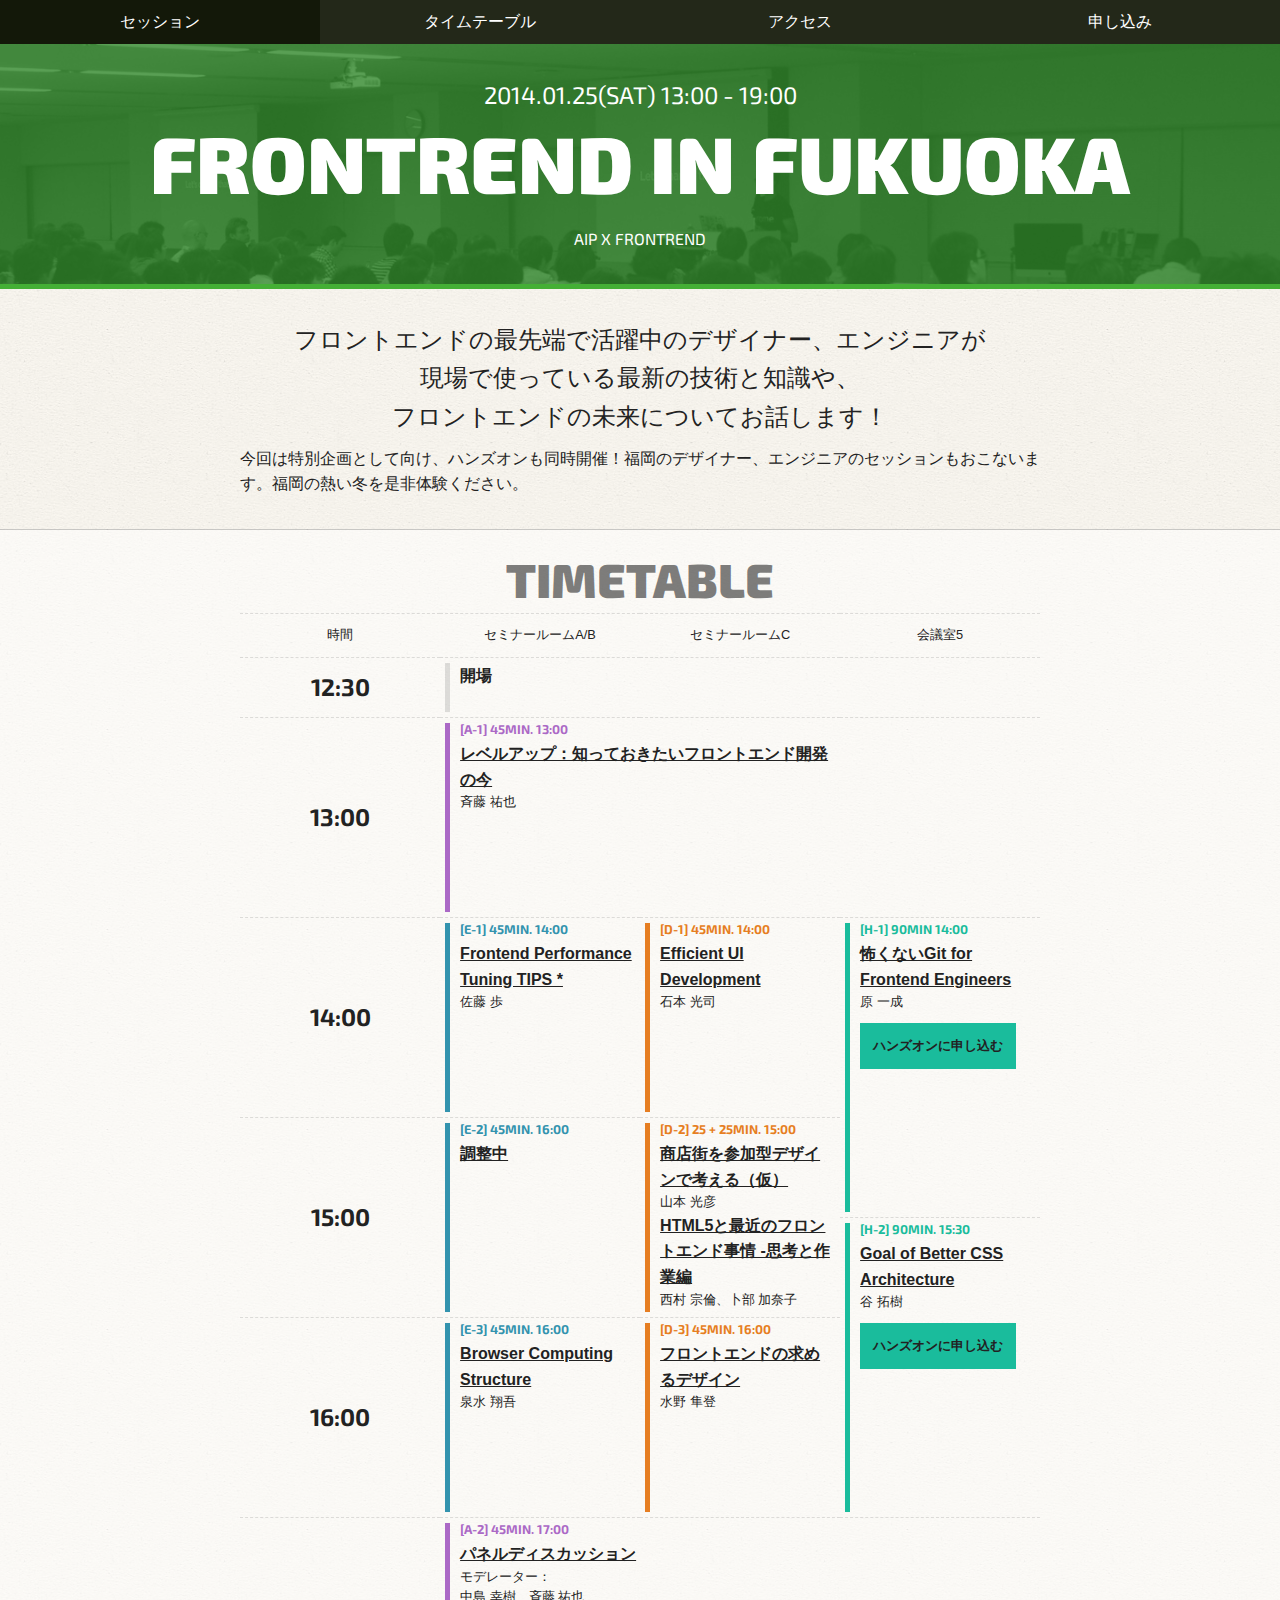
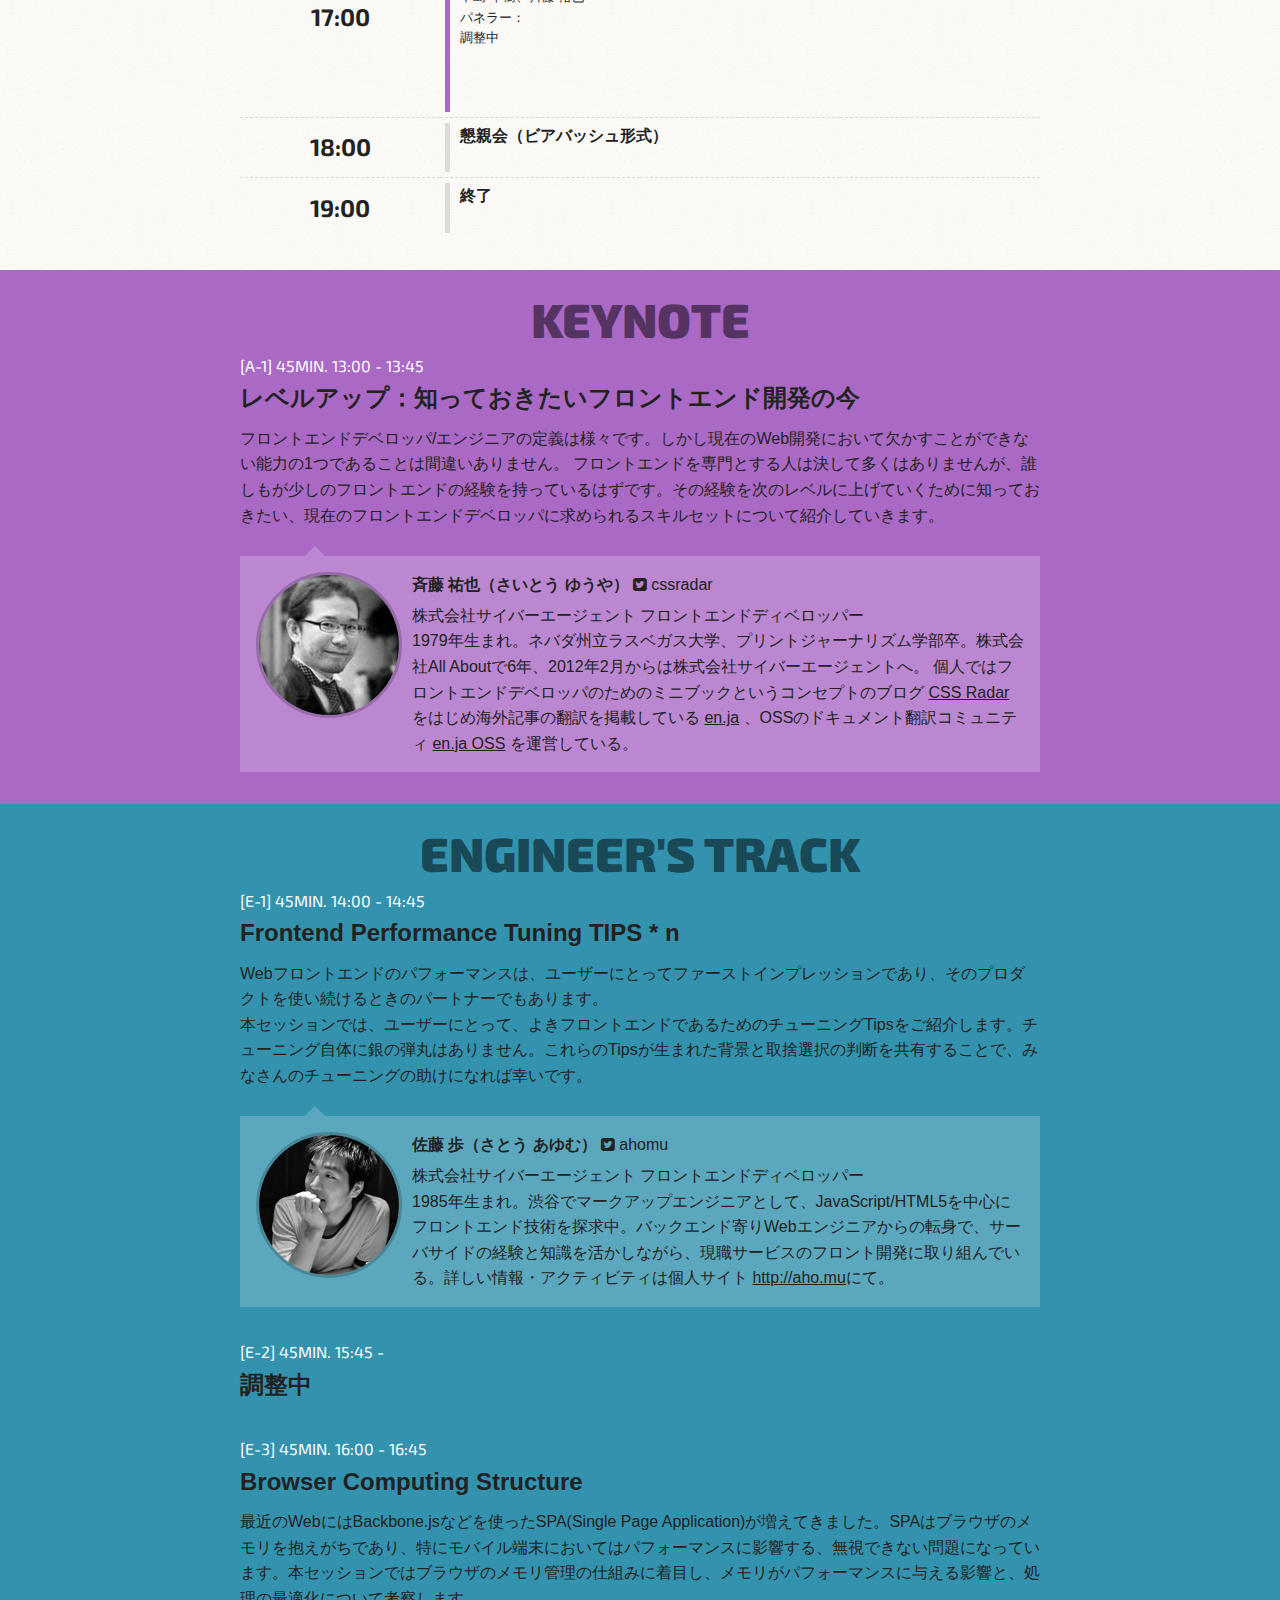
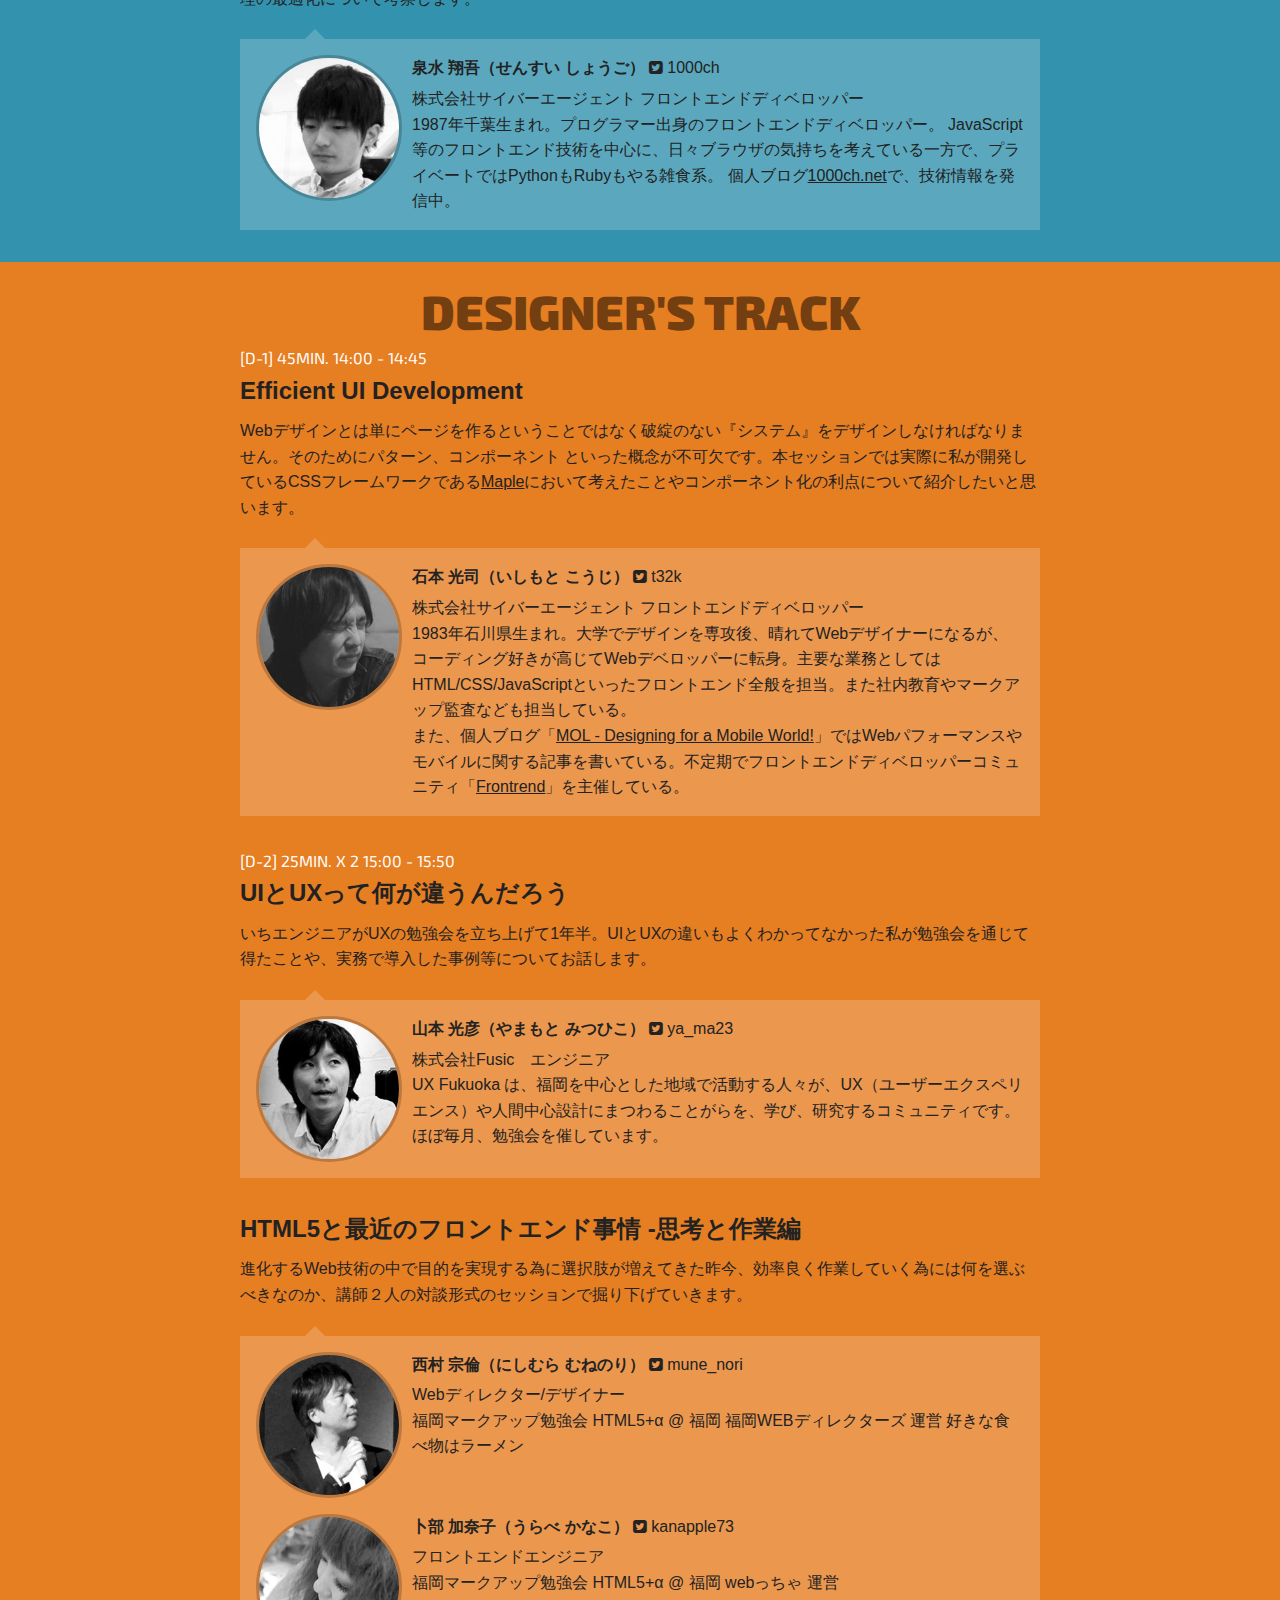
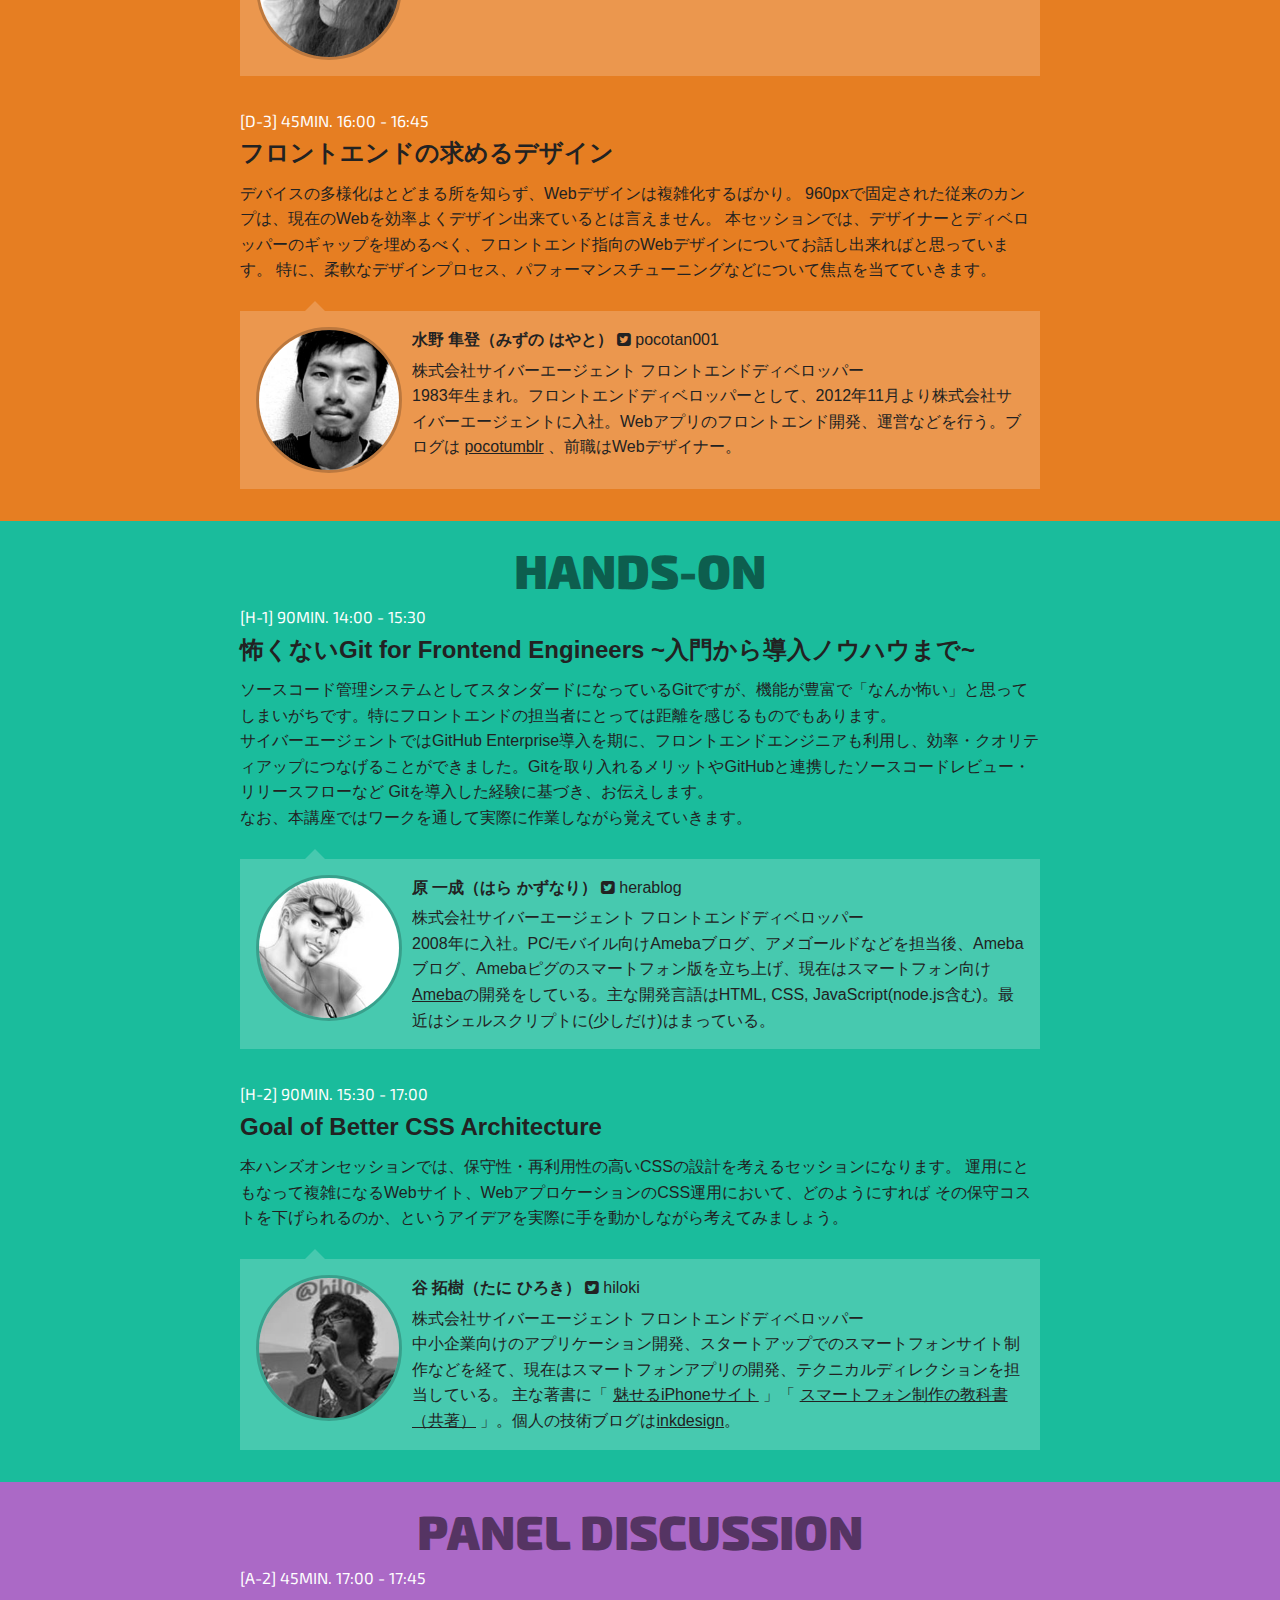
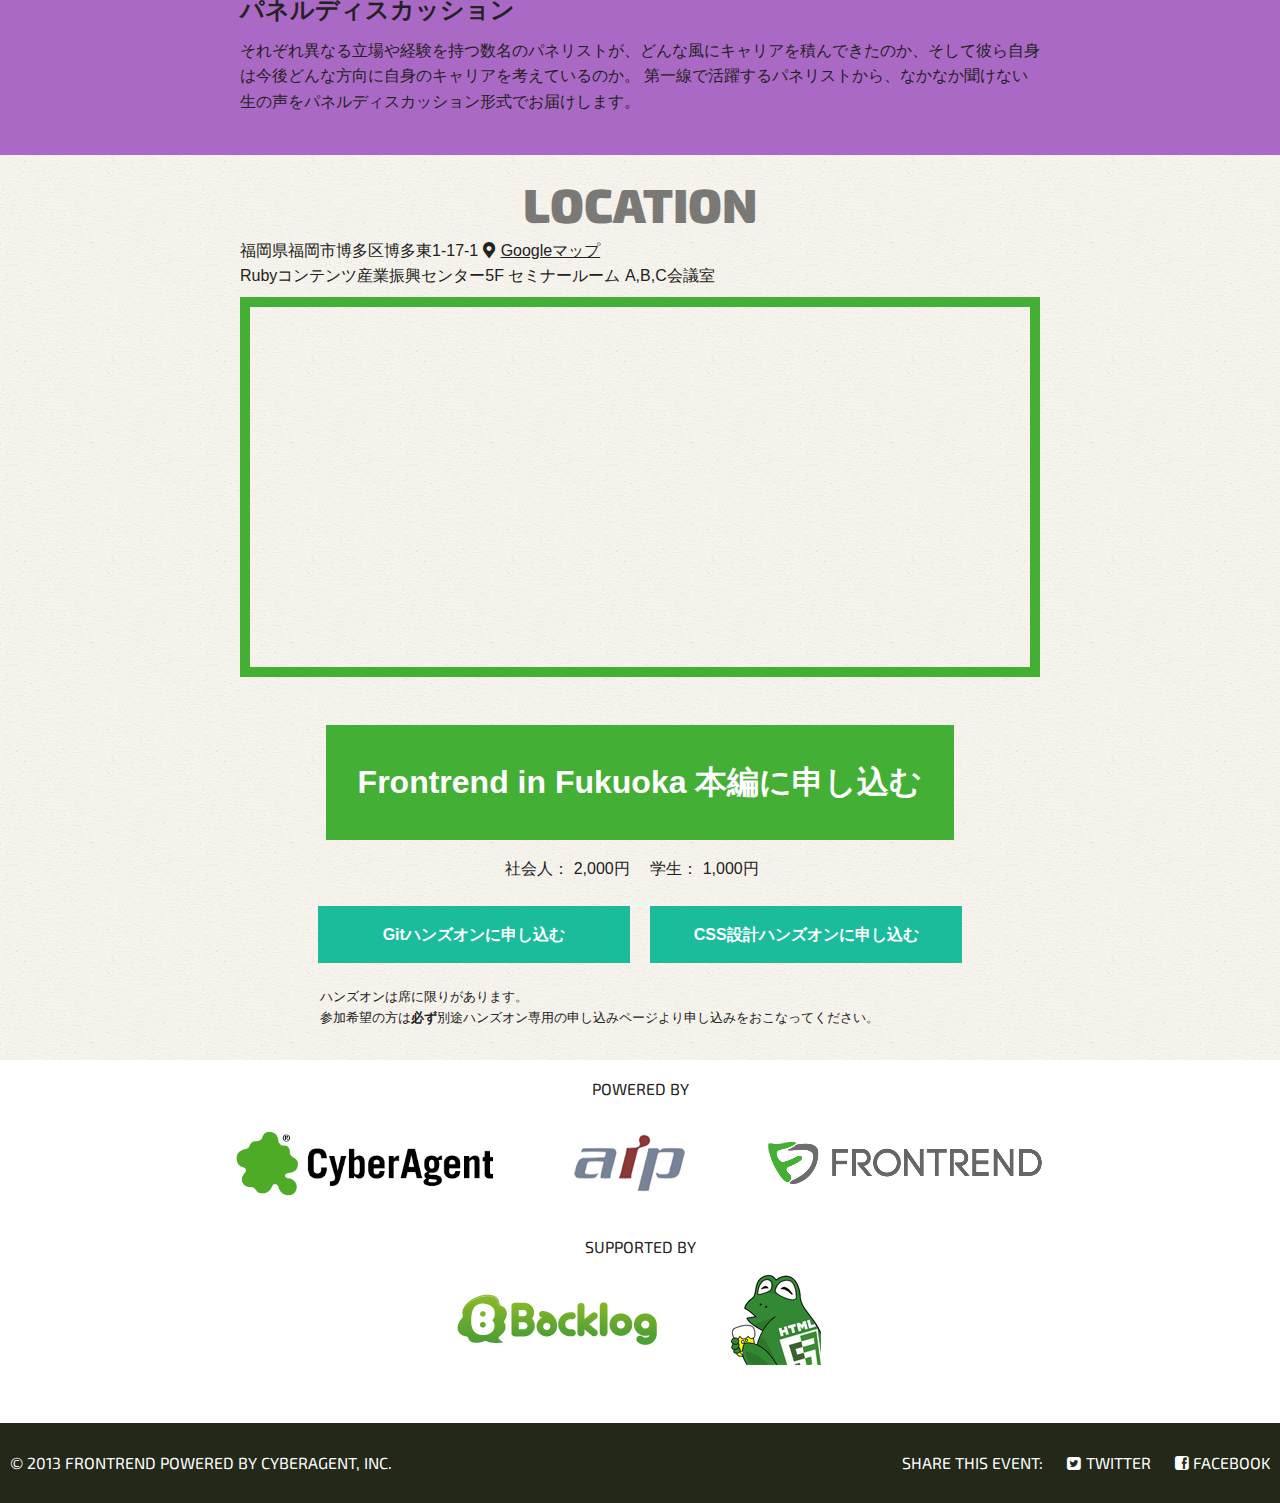
==== frontrend/index.html @ 1c365aee "Update yamamoto's description" ====
<!DOCTYPE html>
<html lang="ja">
<head>
<meta charset="utf-8" />
<!-- <meta name="viewport" content="width=device-width, initial-scale=1" /> -->
<title>Frontrend in Fukuoka 2014年1月25日（土）開催！</title>
<meta name="description" content="フロントエンドの最先端で活躍中のデザイナー、エンジニアが現場で使っている最新の技術と知識や、フロントエンドの未来についてお話します！" />
<meta property="og:title" content="Frontrend in Fukuoka 2014年1月25日（土）開催！" />
<meta property="og:type" content="website" />
<meta property="og:url" content="http://frontendfrogs.org/frontrend/" />
<meta property="og:image" content="http://frontendfrogs.org/frontrend/ogp.png" />
<meta property="og:site_name" content="Frontrend in Fukuoka">
<meta property="og:locale" content="ja_JP">
<!-- <meta prefix="fb: http://ogp.me/ns/fb#" property="fb:admins" content="363191260415210"> -->
<link  rel="stylesheet" href="/frontrend/styles/all.min.css" />
<link rel="apple-touch-icon" sizes="57x57" href="/frontrend/apple-touch-icon-57x57.png" />
<link rel="apple-touch-icon" sizes="114x114" href="/frontrend/apple-touch-icon-114x114.png" />
<link rel="apple-touch-icon" sizes="72x72" href="/frontrend/apple-touch-icon-72x72.png" />
<link rel="apple-touch-icon" sizes="144x144" href="/frontrend/apple-touch-icon-144x144.png" />
<link rel="apple-touch-icon" sizes="60x60" href="/frontrend/apple-touch-icon-60x60.png" />
<link rel="apple-touch-icon" sizes="120x120" href="/frontrend/apple-touch-icon-120x120.png" />
<link rel="apple-touch-icon" sizes="76x76" href="/frontrend/apple-touch-icon-76x76.png" />
<link rel="apple-touch-icon" sizes="152x152" href="/frontrend/apple-touch-icon-152x152.png" />
<link rel="icon" type="image/png" href="/frontrend/favicon-196x196.png" sizes="196x196" />
<link rel="icon" type="image/png" href="/frontrend/favicon-160x160.png" sizes="160x160" />
<link rel="icon" type="image/png" href="/frontrend/favicon-96x96.png" sizes="96x96" />
<link rel="icon" type="image/png" href="/frontrend/favicon-32x32.png" sizes="32x32" />
<link rel="icon" type="image/png" href="/frontrend/favicon-16x16.png" sizes="16x16" />
<meta name="msapplication-TileColor" content="#ffc40d" />
<meta name="msapplication-TileImage" content="/mstile-144x144.png" />
<link href="http://fonts.googleapis.com/css?family=Exo+2:400,700,900" rel="stylesheet" />
<link rel="canonical" href="http://frontendfrogs.org/frontrend/" />
</head>
<body>
<nav class="l-navigation">
	<ul class="nav">
		<li><a href="#sessions">セッション</a></li>
		<li><a href="#timetable">タイムテーブル</a></li>
		<li><a href="#location">アクセス</a></li>
		<li><a href="#registration">申し込み</a></li>
	</ul>
</nav>

<header class="l-header">
<div class="masthead">
	<div class="masthead__cover">
		<p class="masthead__date type">2014.01.25(SAT) 13:00 - 19:00</p>
		<h1 class="masthead__title type type--heavy">Frontrend in Fukuoka</h1>
		<p class="masthead__host type">aip x Frontrend</p>
		<!-- <p class="masthead__poweredby">by CyberAgent,Inc.</p> -->
	</div>
</div>
</header>

<div class="introduction">
	<div class="l-container">
		<p class="introduction__lead">フロントエンドの最先端で活躍中のデザイナー、エンジニアが<br/>
		現場で使っている最新の技術と知識や、<br>フロントエンドの未来についてお話します！</p>
		<p>今回は特別企画として向け、ハンズオンも同時開催！福岡のデザイナー、エンジニアのセッションもおこないます。福岡の熱い冬を是非体験ください。</p>
	</div>
</div>

<div id="timetable">
<div class="section timetable">
	<h2 class="section__title type type--heavy">timetable</h2>
	<div class="l-container clearfix">
		<table class="timetable__table timetable__table--conference sheet">
			<thead>
				<tr class="sheet__header">
					<th>時間</th>
					<th>セミナールームA/B</th>
					<th>セミナールームC</th>
				</tr>
			</thead>
			<tbody>
				<tr class="sheet__cell">
					<th class="timetable__time type">12:30</th>
					<td colspan="2">
						<div class="timetable__cell">
							<span class="timetable__session-title">開場</span>
						</div>
					</td>
				</tr>
				<tr class="sheet__cell--2">
					<th class="timetable__time type">13:00</th>
					<td colspan="2">
						<div class="timetable__cell timetable__cell--keynote">
							<span class="timetable__room timetable__room--keynote type">[A-1] 45min. 13:00</span><a href="#a-1" class="timetable__session-title">レベルアップ：知っておきたいフロントエンド開発の今</a><br>斉藤 祐也
						</div>
					</td>
				</tr>
				<tr class="sheet__cell--2">
					<th class="timetable__time type">14:00</th>
					<td>
						<div class="timetable__cell timetable__cell--engineer">
							<span class="timetable__room timetable__room--engineer type">[E-1] 45min. 14:00</span><a href="#e-1" class="timetable__session-title">Frontend Performance Tuning TIPS * </a><br>佐藤 歩
						</div>
					</td>
					<td>
						<div class="timetable__cell timetable__cell--designer">
							<span class="timetable__room timetable__room--designer type">[D-1] 45min. 14:00</span><a href="#d-1" class="timetable__session-title">Efficient UI Development</a>
							<br>石本 光司
						</div>
					</td>
				</tr>
				<tr class="sheet__cell--2">
					<th class="timetable__time type">15:00</th>
					<td>
						<div class="timetable__cell timetable__cell--engineer">
							<span class="timetable__room timetable__room--engineer type">[E-2] 45min. 16:00</span>
							<a href="#e-2" class="timetable__session-title">調整中</a>
						</div>
					</td>
					<td>
						<div class="timetable__cell timetable__cell--designer">
							<span class="timetable__room timetable__room--designer type">[D-2] 25 + 25min. 15:00</span>
					<a href="#d-2a" class="timetable__session-title">商店街を参加型デザインで考える（仮）</a><br/>山本 光彦<br>
					<a href="#d-2b" class="timetable__session-title">HTML5と最近のフロントエンド事情 -思考と作業編</a><br/>西村 宗倫、卜部 加奈子
						</div>
					</td>
				</tr>
				<tr class="sheet__cell--2">
					<th class="timetable__time type">16:00</th>
					<td>
						<div class="timetable__cell timetable__cell--engineer">
							<span class="timetable__room timetable__room--engineer type">[E-3] 45min. 16:00</span>
							<a href="#e-3" class="timetable__session-title">Browser Computing Structure</a><br>泉水 翔吾
						</div>
					</td>
					<td>
						<div class="timetable__cell timetable__cell--designer">
							<span class="timetable__room timetable__room--designer type">[D-3] 45min. 16:00</span>
							<a href="#d-3" class="timetable__session-title">フロントエンドの求めるデザイン</a><br>水野 隼登
						</div>
					</td>
				</tr>
				<tr class="sheet__cell--2">
					<th class="timetable__time type">17:00</th>
					<td colspan="2">
						<div class="timetable__cell timetable__cell--panel">
							<span class="timetable__room timetable__room--panel type">[A-2] 45min. 17:00</span><a href="#a-2" class="timetable__session-title">パネルディスカッション</a><br>
							<dl>
								<dt>モデレーター：</dt>
								<dd>中島 幸樹、斉藤 祐也</dd>
								<dt>パネラー：</dt>
								<dd>調整中</dd>
							</dl>
						</div>
					</td>
				</tr>
				<tr class="sheet__cell">
					<th class="timetable__time type">18:00</th>
					<td colspan="2">
						<div class="timetable__cell">
							<span class="timetable__session-title">懇親会（ビアバッシュ形式）</span>
						</div>
					</td>
				</tr>
				<tr class="sheet__cell">
					<th class="timetable__time type">19:00</th>
					<td colspan="2">
						<div class="timetable__cell">
							<span class="timetable__session-title">終了</span>
						</div>
					</td>
				</tr>
			</tbody>
		</table>
		<table class="timetable__table timetable__table--workshop sheet">
			<thead>
				<tr class="sheet__header">
					<th>会議室5</th>
				</tr>
			</thead>
			<tbody>
				<tr class="sheet__cell">
					<td></td>
				</tr>
				<tr class="sheet__cell--2">
					<td></td>
				</tr>
				<tr class="sheet__cell--3">
					<td>
						<div class="timetable__cell timetable__cell--workshop">
							<span class="timetable__room timetable__room--workshop type">[H-1] 90min 14:00</span>
							<a href="#h-1" class="timetable__session-title">怖くないGit for Frontend Engineers</a><br>原 一成
							<div class="timetable__registration">
									<a href="http://www.zusaar.com/event/2767005" class="button button--secondary">ハンズオンに申し込む</a>
							</div>
						</div>
					</td>
				</tr>
				<tr class="sheet__cell--3">
					<td>
						<div class="timetable__cell timetable__cell--workshop">
							<span class="timetable__room timetable__room--workshop type">[H-2] 90min. 15:30</span>
							<a href="#h-2" class="timetable__session-title">Goal of Better CSS Architecture</a><br>谷 拓樹
							<div class="timetable__registration">
									<a href="http://www.zusaar.com/event/2767006" class="button button--secondary">ハンズオンに申し込む</a>
							</div>
						</div>
					</td>
				</tr>
				<tr class="sheet__cell--2">
					<td></td>
				</tr>
				<tr class="sheet__cell">
					<td></td>
				</tr>
				<tr class="sheet__cell">
					<td></td>
				</tr>
			</tbody>
		</table>
	</div>
</div>
</div>

<div id="sessions">
<div class="section sessions sessions--keynote">
	<h2 class="section__title sessions__title type type--heavy">Keynote</h2>
	<div class="l-container">
		<div id="a-1" class="sessions__content session">
			<p class="session__info"><span class="session__room"></span><span class="session__time type">[A-1] 45min. 13:00 - 13:45</span></p>
			<h3 class="session__title">レベルアップ：知っておきたいフロントエンド開発の今</h3>
			<div class="session__description">
				<p>フロントエンドデベロッパ/エンジニアの定義は様々です。しかし現在のWeb開発において欠かすことができない能力の1つであることは間違いありません。 フロントエンドを専門とする人は決して多くはありませんが、誰しもが少しのフロントエンドの経験を持っているはずです。その経験を次のレベルに上げていくために知っておきたい、現在のフロントエンドデベロッパに求められるスキルセットについて紹介していきます。</p>
			</div>
			<div class="speaker">
				<div class="media">
					<img src="/frontrend/images/saito.jpg" class="speaker__image media__image">
					<div class="speaker__body media__body">
						<h4 class="speaker__name">斉藤 祐也（さいとう ゆうや）</h4>
						<p class="speaker__account"><a href="http://twitter.com/cssradar"><i class="icon icon--twitter-squared"></i>cssradar</a></p>
						<div class="speaker__profile">
							<p>株式会社サイバーエージェント フロントエンドディベロッパー</p>
							<p>1979年生まれ。ネバダ州立ラスベガス大学、プリントジャーナリズム学部卒。株式会社All Aboutで6年、2012年2月からは株式会社サイバーエージェントへ。 個人ではフロントエンドデベロッパのためのミニブックというコンセプトのブログ <a href="http://css.studiomohawk.com/">CSS Radar</a> をはじめ海外記事の翻訳を掲載している <a href="http://article.enja.io/">en.ja</a> 、OSSのドキュメント翻訳コミュニティ <a href="https://github.com/enja-oss">en.ja OSS</a> を運営している。</p>
						</div>
					</div>
				</div>
			</div>
		</div>
	</div>
</div>

<div class="section sessions sessions--engineer">
	<h2 class="section__title sessions__title type type--heavy">Engineer's Track</h2>
	<div class="l-container">
		<div id="e-1" class="sessions__content session">
			<p class="session__info"><span class="session__room"></span><span class="session__time type">[E-1] 45min. 14:00 - 14:45</span></p>
			<h3 class="session__title">Frontend Performance Tuning TIPS * n</h3>
			<div class="session__description">
				<p>Webフロントエンドのパフォーマンスは、ユーザーにとってファーストインプレッションであり、そのプロダクトを使い続けるときのパートナーでもあります。</p>
				<p>本セッションでは、ユーザーにとって、よきフロントエンドであるためのチューニングTipsをご紹介します。チューニング自体に銀の弾丸はありません。これらのTipsが生まれた背景と取捨選択の判断を共有することで、みなさんのチューニングの助けになれば幸いです。</p>
			</div>
			<div class="speaker">
				<div class="media">
					<img src="/frontrend/images/sato.jpg" class="speaker__image media__image">
					<div class="speaker__body media__body">
						<h4 class="speaker__name">佐藤 歩（さとう あゆむ）</h4>
						<p class="speaker__account"><a href="http://twitter.com/ahomu"><i class="icon icon--twitter-squared"></i>ahomu</a></p>
						<div class="speaker__profile">
							<p>株式会社サイバーエージェント フロントエンドディベロッパー</p>
							<p>1985年生まれ。渋谷でマークアップエンジニアとして、JavaScript/HTML5を中心にフロントエンド技術を探求中。バックエンド寄りWebエンジニアからの転身で、サーバサイドの経験と知識を活かしながら、現職サービスのフロント開発に取り組んでいる。詳しい情報・アクティビティは個人サイト <a href="http://aho.mu/">http://aho.mu</a>にて。</p>
						</div>
					</div>
				</div>
			</div>
		</div>

		<div id="e-2" class="sessions__content session">
			<p class="session__info"><span class="session__room"></span><span class="session__time type">[E-2] 45min. 15:45 -</span></p>
			<h3 class="session__title">調整中</h3>
<!-- 			<div class="session__description">
				<p></p>
			</div>
			<div class="speaker">
				<div class="media">
					<img src="/frontrend/images/sensui.jpg" class="speaker__image media__image">
					<div class="speaker__body media__body">
						<h4 class="speaker__name"></h4>
						<p class="speaker__account"><a href="http://twitter.com/"><i class="icon icon--twitter-squared"></i></a></p>
						<div class="speaker__profile">
							<p></p>
						</div>
					</div>
				</div>
			</div> -->
		</div>

		<div id="e-3" class="sessions__content session">
			<p class="session__info"><span class="session__room"></span><span class="session__time type">[E-3] 45min. 16:00 - 16:45</span></p>
			<h3 class="session__title">Browser Computing Structure</h3>
			<div class="session__description">
				<p>最近のWebにはBackbone.jsなどを使ったSPA(Single Page Application)が増えてきました。SPAはブラウザのメモリを抱えがちであり、特にモバイル端末においてはパフォーマンスに影響する、無視できない問題になっています。本セッションではブラウザのメモリ管理の仕組みに着目し、メモリがパフォーマンスに与える影響と、処理の最適化について考察します。</p>
			</div>
			<div class="speaker">
				<div class="media">
					<img src="/frontrend/images/sensui.jpg" class="speaker__image media__image">
					<div class="speaker__body media__body">
						<h4 class="speaker__name">泉水 翔吾（せんすい しょうご）</h4>
						<p class="speaker__account"><a href="http://twitter.com/1000ch"><i class="icon icon--twitter-squared"></i>1000ch</a></p>
						<div class="speaker__profile">
							<p>株式会社サイバーエージェント フロントエンドディベロッパー</p>
							<p>1987年千葉生まれ。プログラマー出身のフロントエンドディベロッパー。
JavaScript等のフロントエンド技術を中心に、日々ブラウザの気持ちを考えている一方で、プライベートではPythonもRubyもやる雑食系。 個人ブログ<a href="http://1000ch.net/">1000ch.net</a>で、技術情報を発信中。</p>
						</div>
					</div>
				</div>
			</div>
		</div>
	</div>
</div>

<div class="section sessions sessions--designer">
	<h2 class="section__title sessions__title type type--heavy">Designer's Track</h2>
	<div class="l-container">
		<div id="d-1" class="sessions__content session">
			<p class="session__info"><span class="session__room"></span><span class="session__time type">[D-1] 45min. 14:00 - 14:45</span></p>
			<h3 class="session__title">Efficient UI Development</h3>
			<div class="session__description">
				<p>Webデザインとは単にページを作るということではなく破綻のない『システム』をデザインしなければなりません。そのためにパターン、コンポーネント といった概念が不可欠です。本セッションでは実際に私が開発しているCSSフレームワークである<a href="https://github.com/t32k/maple">Maple</a>において考えたことやコンポーネント化の利点について紹介したいと思います。</p>
			</div>
			<div class="speaker">
				<div class="media">
					<img src="/frontrend/images/ishimoto.jpg" class="speaker__image media__image">
					<div class="speaker__body media__body">
						<h4 class="speaker__name">石本 光司（いしもと こうじ）</h4>
						<p class="speaker__account"><a href="http://twitter.com/t32k"><i class="icon icon--twitter-squared"></i>t32k</a></p>
						<div class="speaker__profile">
							<p>株式会社サイバーエージェント フロントエンドディベロッパー</p>
							<p>1983年石川県生まれ。大学でデザインを専攻後、晴れてWebデザイナーになるが、コーディング好きが高じてWebデベロッパーに転身。主要な業務としてはHTML/CSS/JavaScriptといったフロントエンド全般を担当。また社内教育やマークアップ監査なども担当している。</p>
							<p>また、個人ブログ「<a href="http://t32k.me/mol/">MOL - Designing for a Mobile World!</a>」ではWebパフォーマンスやモバイルに関する記事を書いている。不定期でフロントエンドディベロッパーコミュニティ「<a href="http://frontrend.github.io/">Frontrend</a>」を主催している。</p>
						</div>
					</div>
				</div>
			</div>
		</div>

		<div id="d-2a" class="sessions__content session">
			<p class="session__info"><span class="session__room"></span><span class="session__time type">[D-2] 25min. x 2 15:00 - 15:50</span></p>
			<h3 class="session__title">UIとUXって何が違うんだろう</h3>
			<div class="session__description">
				<p>いちエンジニアがUXの勉強会を立ち上げて1年半。UIとUXの違いもよくわかってなかった私が勉強会を通じて得たことや、実務で導入した事例等についてお話します。</p>
			</div>
			<div class="speaker">
				<div class="media">
					<img src="/frontrend/images/yamamoto.jpg" class="speaker__image media__image">
					<div class="speaker__body media__body">
						<h4 class="speaker__name">山本 光彦（やまもと みつひこ）</h4>
						<p class="speaker__account"><a href="http://twitter.com/ya_ma23"><i class="icon icon--twitter-squared"></i>ya_ma23</a></p>
						<div class="speaker__profile">
							<p>株式会社Fusic　エンジニア</p>
							<p>
	UX Fukuoka は、福岡を中心とした地域で活動する人々が、UX（ユーザーエクスペリエンス）や人間中心設計にまつわることがらを、学び、研究するコミュニティです。 ほぼ毎月、勉強会を催しています。</p>
						</div>
					</div>
				</div>
			</div>
		</div>

		<div id="d-2b" class="sessions__content session">
			<h3 class="session__title">HTML5と最近のフロントエンド事情 -思考と作業編</h3>
			<div class="session__description">
				<p>進化するWeb技術の中で目的を実現する為に選択肢が増えてきた昨今、効率良く作業していく為には何を選ぶべきなのか、講師２人の対談形式のセッションで掘り下げていきます。</p>
			</div>
			<div class="speaker">
				<div class="speaker-item media">
					<img src="/frontrend/images/nishimura.jpg" class="speaker__image media__image">
					<div class="speaker__body media__body">
						<h4 class="speaker__name">西村 宗倫（にしむら むねのり）</h4>
						<p class="speaker__account"><a href="http://twitter.com/mune_nori"><i class="icon icon--twitter-squared"></i>mune_nori</a></p>
						<div class="speaker__profile">
							<p>Webディレクター/デザイナー</p>
							<p>福岡マークアップ勉強会 HTML5+α @ 福岡 福岡WEBディレクターズ 運営 好きな食べ物はラーメン</p>
						</div>
					</div>
				</div>
				<div class="speaker-item media">
					<img src="/frontrend/images/urabe.jpg" class="speaker__image media__image">
					<div class="speaker__body media__body">
						<h4 class="speaker__name">卜部 加奈子（うらべ かなこ）</h4>
						<p class="speaker__account"><a href="http://twitter.com/kanapple73"><i class="icon icon--twitter-squared"></i>kanapple73</a></p>
						<div class="speaker__profile">
							<p>フロントエンドエンジニア</p>
							<p>福岡マークアップ勉強会 HTML5+α @ 福岡 webっちゃ 運営</p>
						</div>
					</div>
				</div>
			</div>
		</div>

		<div id="d-3" class="sessions__content session">
			<p class="session__info"><span class="session__room"></span><span class="session__time type">[D-3] 45min. 16:00 - 16:45</span></p>
			<h3 class="session__title">フロントエンドの求めるデザイン</h3>
			<div class="session__description">
				<p>デバイスの多様化はとどまる所を知らず、Webデザインは複雑化するばかり。 960pxで固定された従来のカンプは、現在のWebを効率よくデザイン出来ているとは言えません。 本セッションでは、デザイナーとディベロッパーのギャップを埋めるべく、フロントエンド指向のWebデザインについてお話し出来ればと思っています。 特に、柔軟なデザインプロセス、パフォーマンスチューニングなどについて焦点を当てていきます。</p>
			</div>
			<div class="speaker">
				<div class="media">
					<img src="/frontrend/images/mizuno.jpg" class="speaker__image media__image">
					<div class="speaker__body media__body">
						<h4 class="speaker__name">水野 隼登（みずの はやと）</h4>
						<p class="speaker__account"><a href="http://twitter.com/pocotan001"><i class="icon icon--twitter-squared"></i>pocotan001</a></p>
						<div class="speaker__profile">
							<p>株式会社サイバーエージェント フロントエンドディベロッパー</p>
							<p>1983年生まれ。フロントエンドディベロッパーとして、2012年11月より株式会社サイバーエージェントに入社。Webアプリのフロントエンド開発、運営などを行う。ブログは <a href="http://pocotumblr.tumblr.com/">pocotumblr</a> 、前職はWebデザイナー。</p>
						</div>
					</div>
				</div>
			</div>
		</div>
	</div>
</div>

<div class="section sessions sessions--workshop">
	<h2 class="section__title sessions__title type type--heavy">Hands-on</h2>
	<div class="l-container">
		<div id="h-1" class="sessions__content session">
			<p class="session__info"><span class="session__room"></span><span class="session__time type">[H-1] 90min. 14:00 - 15:30</span></p>
			<h3 class="session__title">怖くないGit for Frontend Engineers ~入門から導入ノウハウまで~</h3>
			<div class="session__description">
				<p>ソースコード管理システムとしてスタンダードになっているGitですが、機能が豊富で「なんか怖い」と思ってしまいがちです。特にフロントエンドの担当者にとっては距離を感じるものでもあります。</p>
				<p>サイバーエージェントではGitHub Enterprise導入を期に、フロントエンドエンジニアも利用し、効率・クオリティアップにつなげることができました。Gitを取り入れるメリットやGitHubと連携したソースコードレビュー・リリースフローなど Gitを導入した経験に基づき、お伝えします。</p>
				<p>なお、本講座ではワークを通して実際に作業しながら覚えていきます。</p>
			</div>
			<div class="speaker">
				<div class="media">
					<img src="/frontrend/images/hara.jpg" class="speaker__image media__image">
					<div class="speaker__body media__body">
						<h4 class="speaker__name">原 一成（はら かずなり）</h4>
						<p class="speaker__account"><a href="http://twitter.com/herablog"><i class="icon icon--twitter-squared"></i>herablog</a></p>
						<div class="speaker__profile">
							<p>株式会社サイバーエージェント フロントエンドディベロッパー</p>
							<p>2008年に入社。PC/モバイル向けAmebaブログ、アメゴールドなどを担当後、Amebaブログ、Amebaピグのスマートフォン版を立ち上げ、現在はスマートフォン向け<a href="https://s.amebame.com/">Ameba</a>の開発をしている。主な開発言語はHTML, CSS, JavaScript(node.js含む)。最近はシェルスクリプトに(少しだけ)はまっている。</p>
						</div>
					</div>
				</div>
			</div>
		</div>

		<div id="h-2" class="sessions__content session">
			<p class="session__info"><span class="session__room"></span><span class="session__time type">[H-2] 90min. 15:30 - 17:00</span></p>
			<h3 class="session__title">Goal of Better CSS Architecture</h3>
			<div class="session__description">
				<p>本ハンズオンセッションでは、保守性・再利用性の高いCSSの設計を考えるセッションになります。 運用にともなって複雑になるWebサイト、WebアプロケーションのCSS運用において、どのようにすれば その保守コストを下げられるのか、というアイデアを実際に手を動かしながら考えてみましょう。</p>
			</div>
			<div class="speaker">
				<div class="media">
					<img src="/frontrend/images/tani.jpg" class="speaker__image media__image">
					<div class="speaker__body media__body">
						<h4 class="speaker__name">谷 拓樹（たに ひろき）</h4>
						<p class="speaker__account"><a href="http://twitter.com/hiloki"><i class="icon icon--twitter-squared"></i>hiloki</a></p>
						<div class="speaker__profile">
							<p>株式会社サイバーエージェント フロントエンドディベロッパー</p>
							<p>中小企業向けのアプリケーション開発、スタートアップでのスマートフォンサイト制作などを経て、現在はスマートフォンアプリの開発、テクニカルディレクションを担当している。 主な著書に「 <a href="http://www.amazon.co.jp/dp/4899772750/">魅せるiPhoneサイト</a> 」「 <a href="http://www.amazon.co.jp/dp/4844362232/">スマートフォン制作の教科書（共著）</a> 」。個人の技術ブログは<a href="http://inkdesign.jp">inkdesign</a>。</p>
						</div>
					</div>
				</div>
			</div>
		</div>
	</div>
</div>

<div class="section sessions sessions--panel">
	<h2 class="section__title sessions__title type type--heavy">Panel Discussion</h2>
	<div class="l-container">
		<div id="a-2" class="sessions__content session">
			<p class="session__info"><span class="session__room"></span><span class="session__time type">[A-2] 45min. 17:00 - 17:45</span></p>
			<h3 class="session__title">パネルディスカッション</h3>
			<div class="session__description media__body">
				<p>それぞれ異なる立場や経験を持つ数名のパネリストが、どんな風にキャリアを積んできたのか、そして彼ら自身は今後どんな方向に自身のキャリアを考えているのか。 第一線で活躍するパネリストから、なかなか聞けない生の声をパネルディスカッション形式でお届けします。</p>
			</div>
			<!-- <div class="speaker">
				<div class="speaker__body">
					<h4 class="speaker__name">佐藤 歩（さとう あゆむ）</h4>
					<p class="speaker__account"><a href=""><i class="icon icon--twitter-squared"></i>ahomu</a></p>
					<div class="speaker__profile">
						<p>株式会社サイバーエージェント フロントエンドディベロッパー</p>
						<p>1985年生まれ。渋谷でマークアップエンジニアとして、JavaScript/HTML5を中心にフロントエンド技術を探求中。バックエンド寄りWebエンジニアからの転身で、サーバサイドの経験と知識を活かしながら、現職サービスのフロント開発に取り組んでいる。詳しい情報・アクティビティは個人サイト <a href="http://aho.mu/">http://aho.mu</a>にて。</p>
					</div>
				</div>
			</div> -->
		</div>
	</div>
</div>

<div id="location">
<div class="section location">
	<h2 class="section__title locations__title type type--heavy">Location</h2>
	<div class="l-container">
		<p class="location__address \">
		福岡県福岡市博多区博多東1-17-1<a href="http://goo.gl/maps/dN5nz"><i class="icon icon--location"></i>Googleマップ</a><br>
		Rubyコンテンツ産業振興センター5F セミナールーム A,B,C会議室
		</p>
		<div class="location__map">
			<iframe frameborder="0" scrolling="no" marginheight="0" marginwidth="0" src="https://maps.google.co.jp/maps?f=q&amp;source=s_q&amp;hl=ja&amp;geocode=&amp;q=Ruby%E3%82%B3%E3%83%B3%E3%83%86%E3%83%B3%E3%83%84%E7%94%A3%E6%A5%AD%E6%8C%AF%E8%88%88%E3%82%BB%E3%83%B3%E3%82%BF%E3%83%BC5F&amp;aq=&amp;sll=33.59026,130.424409&amp;sspn=0.010314,0.025084&amp;brcurrent=3,0x354191c979b08b81:0x4b76a366f3fccd33,0&amp;ie=UTF8&amp;hq=Ruby%E3%82%B3%E3%83%B3%E3%83%86%E3%83%B3%E3%83%84%E7%94%A3%E6%A5%AD%E6%8C%AF%E8%88%88%E3%82%BB%E3%83%B3%E3%82%BF%E3%83%BC5F&amp;hnear=&amp;ll=33.59026,130.424409&amp;spn=0.010314,0.025084&amp;t=m&amp;output=embed"></iframe>
		</div>
	</div>
</div>
</div>

<div id="registration">
<div class="section registration">
	<div class="l-container">
		<p class="registration__session">
			<a href="http://www.zusaar.com/event/2767004" class="button button--primary button--large">Frontrend in Fukuoka 本編に申し込む</a>
		</p>
		<dl class="registration__fee">
			<dt>社会人：</dt>
			<dd>2,000円</dd>
			<dt>学生：</dt>
			<dd>1,000円</dd>
		</dl>
		<p class="registration__workshop">
			<a href="http://www.zusaar.com/event/2767005" class="button button--secondary">Gitハンズオンに申し込む</a>
		</p>
		<p class="registration__workshop">
			<a href="http://www.zusaar.com/event/2767006" class="button button--secondary">CSS設計ハンズオンに申し込む</a>
		</p>
		<ul class="registration__note l-container">
			<li>ハンズオンは席に限りがあります。<br>参加希望の方は<strong>必ず</strong>別途ハンズオン専用の申し込みページより申し込みをおこなってください。</li>
		</ul>
	</div>
</div>
</div>

<div class="sponsers">
	<div class="section">
		<div class="sponsers__host">
			<h2 class="sponsers__role type">Powered by</h2>
			<ul class="sponser-list">
				<li>
					<a href="http://www.cyberagent.co.jp/"><img src="/frontrend/images/logo-cyberagent.png" class="sponser__logo"></a>
					<p class="sponser__name">株式会社サイバーエージェント</p>	
				</li>
				<li>
					<a href="http://www.npo-aip.or.jp/"><img src="/frontrend/images/logo-aip.png" class="sponser__logo"></a>
					<p class="sponser__name">特定非営利活動法人AIP</p>	
				</li>
				<li>
					<a href="http://frontrend.github.io/"><img src="/frontrend/images/logo-frontrend.png" class="sponser__logo"></a>
					<p class="sponser__name">Frontrend</p>	
				</li>
			</ul>
		</div>
		<div class="sponsers__partner">
			<h2 class="sponsers__role type">Supported by</h2>
			<ul class="sponser-list">
				<li>
					<a href="http://www.backlog.jp/"><img src="/frontrend/images/logo-nulab.png" class="sponser__logo"></a>
					<p class="sponser__name">Backlog</p>	
				</li>
				<li>
					<a href="http://frontendfrogs.org/"><img src="/frontrend/images/logo-fff.png" class="sponser__logo"></a>
					<p class="sponser__name">Fukuoka Frontend Frog</p>	
				</li>
			</ul>
		</div>
	</div>
</div>

<footer class="l-footer">
	<div class="footer">
		<p class="copyright type">© 2013 Frontrend powered by <a href="http://www.cyberagent.co.jp/">CyberAgent, Inc.</a></p>
		<div class="share type">
			<p>Share this event:</p>
			<ul class="share-list type">
				<li><a href="https://twitter.com/intent/tweet?url=http://frontendfrogs.org/frontrend/&hashtags=frontrend&text=Frontrend%20in%20Fukuoka%202014%e5%b9%b41%e6%9c%8825%e6%97%a5%ef%bc%88%e5%9c%9f%ef%bc%89%e9%96%8b%e5%82%ac%ef%bc%81"><i class="icon icon--twitter-squared"></i>Twitter</a></li>
				<li><a href="https://www.facebook.com/sharer/sharer.php?u=http://frontendfrogs.org/frontrend/"><i class="icon icon--facebook-squared"></i>Facebook</a></li>
			</ul>
		</div>
	</div>
</footer>
</body>
</html>
---- frontrend/styles/all.min.css ----
@charset "UTF-8";html,body,div,span,applet,object,iframe,h1,h2,h3,h4,h5,h6,p,blockquote,pre,a,abbr,acronym,address,big,cite,code,del,dfn,em,img,ins,kbd,q,s,samp,small,strike,strong,sub,sup,tt,var,b,u,i,center,dl,dt,dd,ol,ul,li,fieldset,form,label,legend,table,caption,tbody,tfoot,thead,tr,th,td,article,aside,canvas,details,embed,figure,figcaption,footer,header,hgroup,menu,nav,output,ruby,section,summary,time,mark,audio,video{border:0;font-size:100%;font:inherit;vertical-align:baseline;margin:0;padding:0}article,aside,details,figcaption,figure,footer,header,hgroup,menu,nav,section{display:block}body{line-height:1}ol,ul{list-style:none}blockquote,q{quotes:none}blockquote:before,blockquote:after,q:before,q:after{content:none}table{border-collapse:collapse;border-spacing:0}html,button,input,select,textarea{color:#222}html{background-image:url("../images/bg.png")}body{line-height:1.6;font-family:'Hiragino Kaku Gothic ProN',Meiryo,sans-serif}strong{font-weight:bold}a{color:inherit}img,svg,iframe{vertical-align:middle}fieldset{border:0;margin:0;padding:0}textarea{resize:vertical}.l-container{margin-left:auto;margin-right:auto;max-width:50em;width:100%}.nav{overflow:hidden}.nav>li{float:left;display:inline-block;width:25%;text-align:center}.nav>li>a{display:inline-block;width:100%;line-height:44px;text-decoration:none;color:#FFF;background:#232819}.nav>li>a:hover{background-color:#131809}.masthead{-webkit-background-size:cover;-o-background-size:cover;background-size:cover;background-image:url("../images/cover.jpg");text-align:center;color:#FFF}.masthead__cover{padding:2rem 1em;background-color:#308729;background-color:rgba(48,135,41,0.8)}.masthead__title{margin-bottom:.2em;line-height:1.2;font-size:80px;font-size:5rem}.masthead__date{font-size:24px;font-size:1.5rem}.introduction{border-top:5px solid #44af35;padding:2em 1em}.introduction__lead{margin-bottom:.4em;text-align:center;font-size:24px;font-size:1.5rem}.introduction__register{margin-top:2em;text-align:center}.section{padding:1em 0 2em}.section__title{line-height:1.4;text-align:center;font-size:48px;font-size:3rem;font-weight:700;color:#646464;color:rgba(0,0,0,0.5)}.attenders{padding:1em;background-color:#44af35;color:#FFF}.sessions{background-color:#ab69c6}.sessions--engineer{background-color:#3393ae}.sessions--designer{background-color:#e67e22}.sessions--workshop{background-color:#1abc9c}.sessions--panel{background-color:#ab69c6}.sessions__content{margin-top:2em}.sessions__content:first-child{margin-top:0}.session a{color:inherit}.session__time{color:#FFF}.session__title{font-size:24px;font-size:1.5rem;font-weight:700}.session__description{padding:.5em 0}.speaker{margin-top:20px;padding:1em;position:relative;background-color:#fff;background-color:rgba(255,255,255,0.2)}.speaker a[href^="http://twitter.com/"]{text-decoration:none}.speaker:before{position:absolute;bottom:100%;left:65px;display:block;content:"";border:10px solid transparent;border-bottom-color:#fff;border-bottom-color:rgba(255,255,255,0.2)}.speaker__image{border-color:#000;border:3px solid rgba(0,0,0,0.2);border-radius:100%;width:140px;height:140px}.speaker-item+.speaker-item{margin-top:1em}.speaker__name{float:left;margin-bottom:5px;font-weight:bold}.speaker__profile{clear:both}.timetable{border-top-color:1px solid #000;border-top:1px solid rgba(0,0,0,0.2);background-color:#fff;background-color:rgba(255,255,255,0.5)}.timetable__table{table-layout:fixed;font-size:13px;font-size:.8rem}.timetable__table td,.timetable__table th{border-top-color:#646464;border-top:1px dashed rgba(100,100,100,0.2);padding:.4em}.timetable__table th{vertical-align:middle}.timetable__table--conference{float:left;width:75%;height:100%}.timetable__table--workshop{float:right;width:25%;height:100%}.timetable__cell{height:100%;padding-left:10px;border-left-color:#646464;border-left:5px solid rgba(100,100,100,0.2)}.timetable__time{width:300px;font-size:24px;font-size:1.5rem;font-weight:700;vertical-align:top}.timetable__session-title{font-size:16px;font-size:1rem;font-weight:700}.timetable__room{display:block;margin-bottom:.4em;line-height:1.0;font-weight:700}.timetable__room--keynote,.timetable__room--panel{color:#ab69c6}.timetable__room--engineer{color:#3393ae}.timetable__room--designer{color:#e67e22}.timetable__room--workshop{color:#1abc9c}.timetable__registration{margin-top:10px}.timetable__cell a{color:inherit}.timetable__cell--keynote,.timetable__cell--panel{border-left:5px solid #ab69c6}.timetable__cell--engineer{border-left:5px solid #3393ae}.timetable__cell--designer{border-left:5px solid #e67e22}.timetable__cell--workshop{border-left:5px solid #1abc9c}.sheet__header{height:44px}.sheet__cell{height:60px}.sheet__cell--2{height:200px}.sheet__cell--3{height:300px}.location__address{margin-bottom:.5em}.location__map{margin:auto;border:10px solid #44af35}.location__map iframe{max-width:100%;width:100%;height:360px;vertical-align:middle}.registration{background-color #ecf0f1;text-align:center}.registration__session{display:inline-block}.registration__workshop{display:inline-block;margin:1.5em .5em}.registration__workshop>a{width:280px}.registration__fee{display:block;margin-top:1em}.registration__fee dt,.registration__fee dd{display:inline}.registration__fee dt,{margin-left:1em}.registration__fee dd{margin-right:1em}.registration__note{text-align:left;font-size:13px;font-size:.8rem}.sponsers{background-color:#FFF;text-align:center}.sponsers__role{margin-bottom:1em}.sponser-list>li{margin:0 1em 1em 1em;display:inline-block}.sponser__logo{margin-bottom:10px}.sponser__name{display:none}.footer{overflow:hidden;padding:10px;line-height:60px;background-color:#232819;color:#FFF}.footer a{color:inherit;text-decoration:none}.copyright{float:left}.share{float:right}.share>p{display:inline}.share-list{display:inline}.share-list>li{margin-left:1em;display:inline}.media__image{float:left;margin-right:10px}.media__body{overflow:hidden}.button{display:inline-block;padding:1em;font-weight:700;text-decoration:none}.button--primary{background-color:#44af35;color:#FFF}.button--primary:hover{background-color:#2f8429}.button--secondary{background-color:#1abc9c;color:#FFF}.button--secondary:hover{background-color:#16a085}.button--large{font-size:32px;font-size:2rem}.type{font-family:'Exo 2',sans-serif;text-transform:uppercase}.type--heavy{font-weight:900}.hidden{display:none !important;visibility:hidden}.visuallyhidden{border:0;clip:rect(0 0 0 0);height:1px;margin:-1px;overflow:hidden;padding:0;position:absolute;width:1px}.visuallyhidden.focusable:active,.visuallyhidden.focusable:focus{clip:auto;height:auto;margin:0;overflow:visible;position:static;width:auto}.invisible{visibility:hidden}.media:before,.media:after,.clearfix:before,.clearfix:after{content:" ";display:table}.media:after,.clearfix:after{clear:both}@font-face{font-family:'icons';src:url('../font/icons.eot?18880713');src:url('../font/icons.eot?18880713#iefix') format('embedded-opentype'),url('../font/icons.woff?18880713') format('woff'),url('../font/icons.ttf?18880713') format('truetype'),url('../font/icons.svg?18880713#icons') format('svg');font-weight:normal;font-style:normal}.icon:before{font-family:"icons";font-style:normal;font-weight:normal;speak:none;display:inline-block;text-decoration:inherit;width:1em;margin-right:.2em;text-align:center;font-variant:normal;text-transform:none;line-height:1em;margin-left:.2em}.icon--attention:before{content:'\e805'}.icon--comment:before{content:'\e718'}.icon--down-open:before{content:'\e802'}.icon--left-open:before{content:'\e803'}.icon--up-open:before{content:'\e804'}.icon--facebook-squared:before{content:'\e808'}.icon--github-squared:before{content:'\e80a'}.icon--twitter-squared:before{content:'\e809'}.icon--lamp:before{content:'\e800'}.icon--twitter:before{content:'\f309'}.icon--attention-circled:before{content:'\e806'}.icon--facebook:before{content:'\f30c'}.icon--facebook-circled:before{content:'\f30d'}.icon--location:before{content:'\e801'}.icon--search:before{content:''}.icon--mail:before{content:'\2709'}.icon--link:before{content:''}.icon--tag:before{content:'\e70c'}.icon--reply:before{content:'\e712'}.icon--twitter-circled:before{content:'\f30a'}@media only screen and (max-width:50em){html{font-size:14px}.l-container{padding-left:10px;padding-right:10px;width:auto}}@media print{*{background:transparent !important;color:#000 !important;box-shadow:none !important;text-shadow:none !important}a,a:visited{text-decoration:underline}a[href]:after{content:" (" attr(href) ")"}abbr[title]:after{content:" (" attr(title) ")"}a[href^="javascript:"]:after,a[href^="#"]:after{content:""}pre,blockquote{border:1px solid #999;page-break-inside:avoid}thead{display:table-header-group}tr,img{page-break-inside:avoid}img{max-width:100% !important}p,h2,h3{orphans:3;widows:3}h2,h3{page-break-after:avoid}}
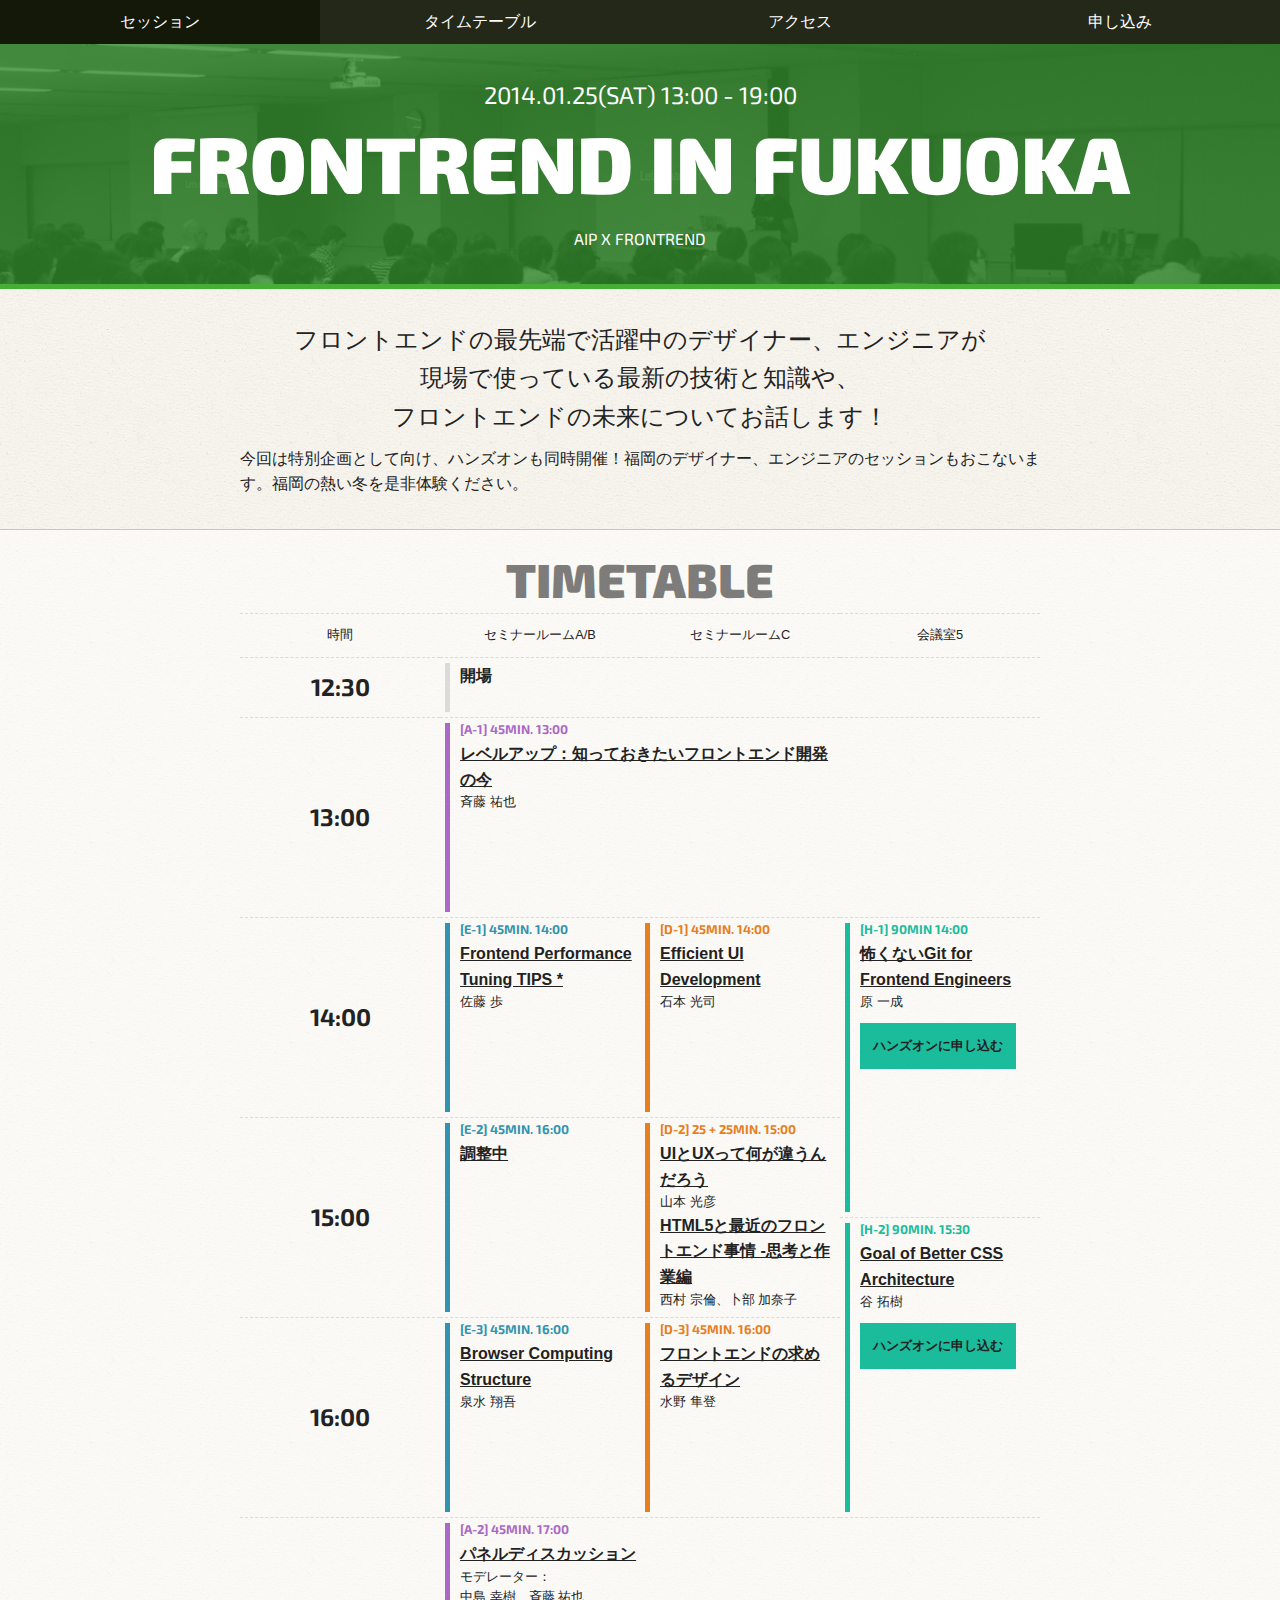
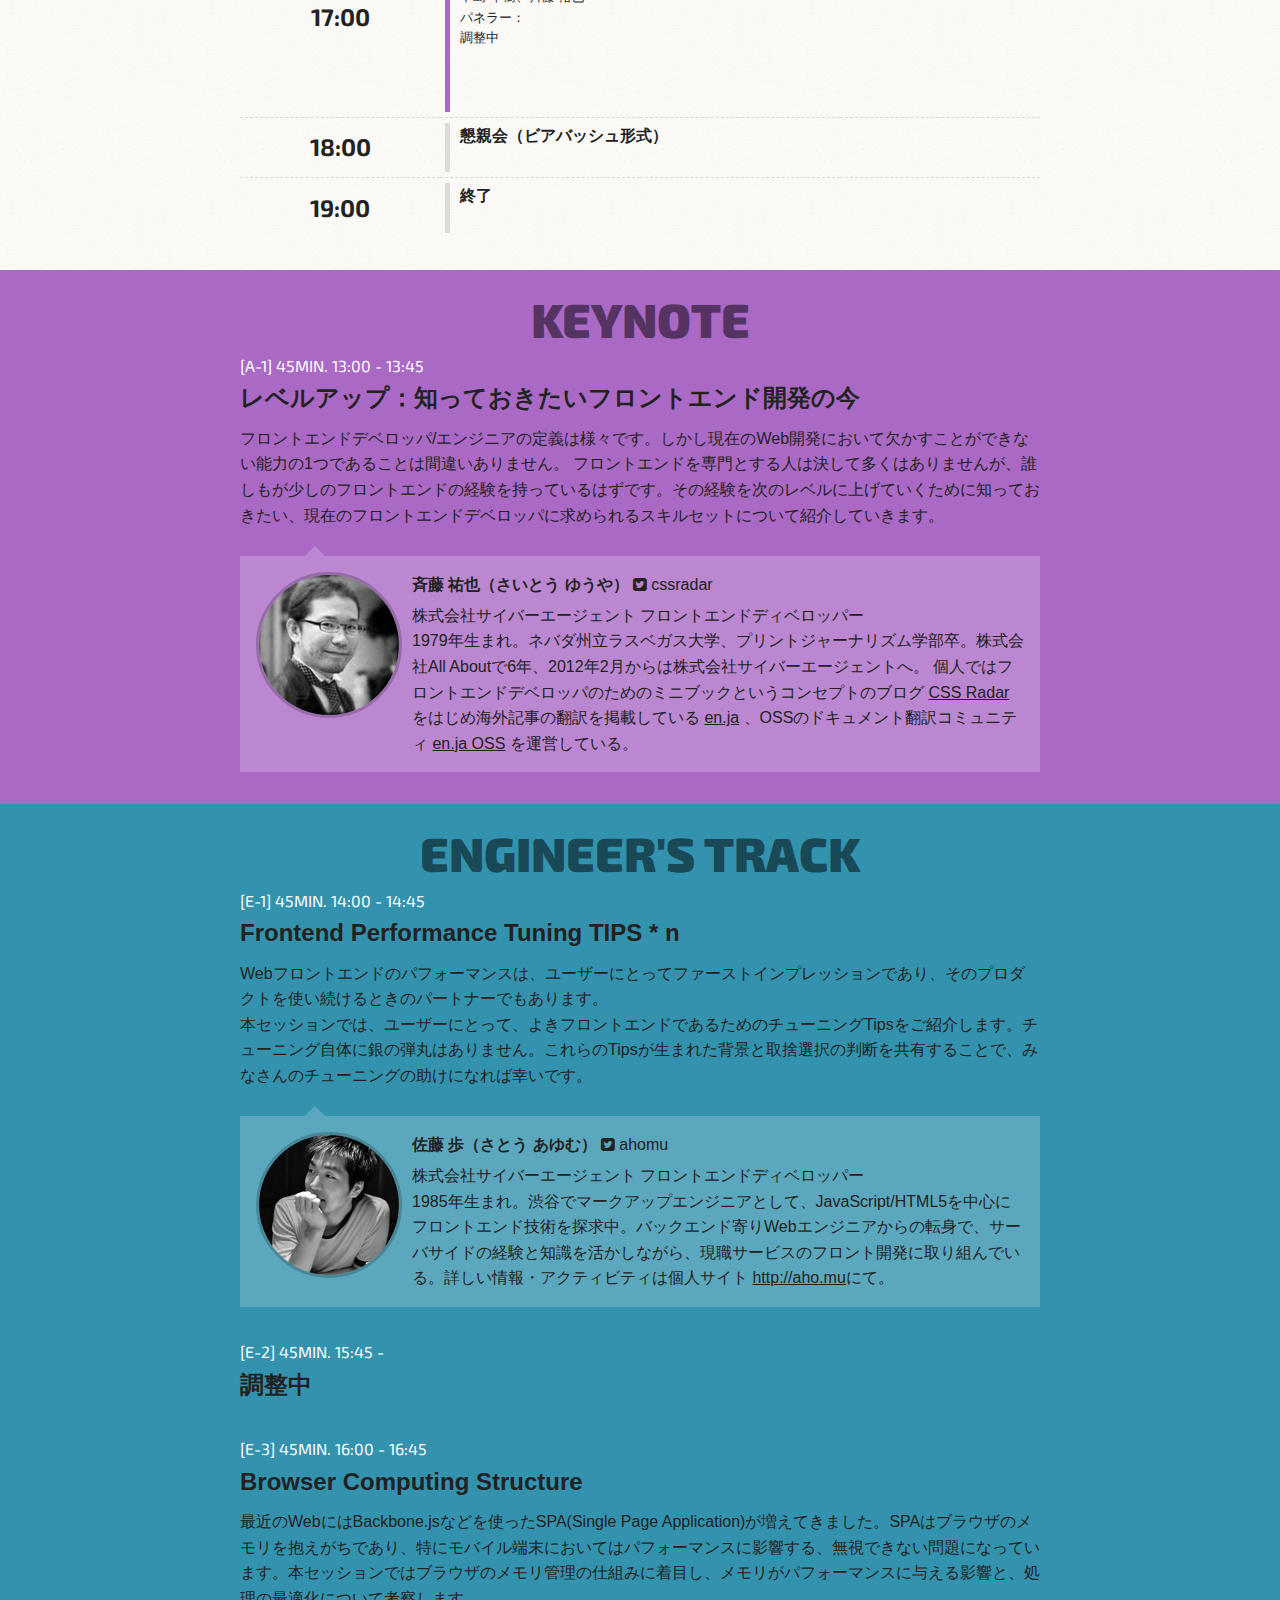
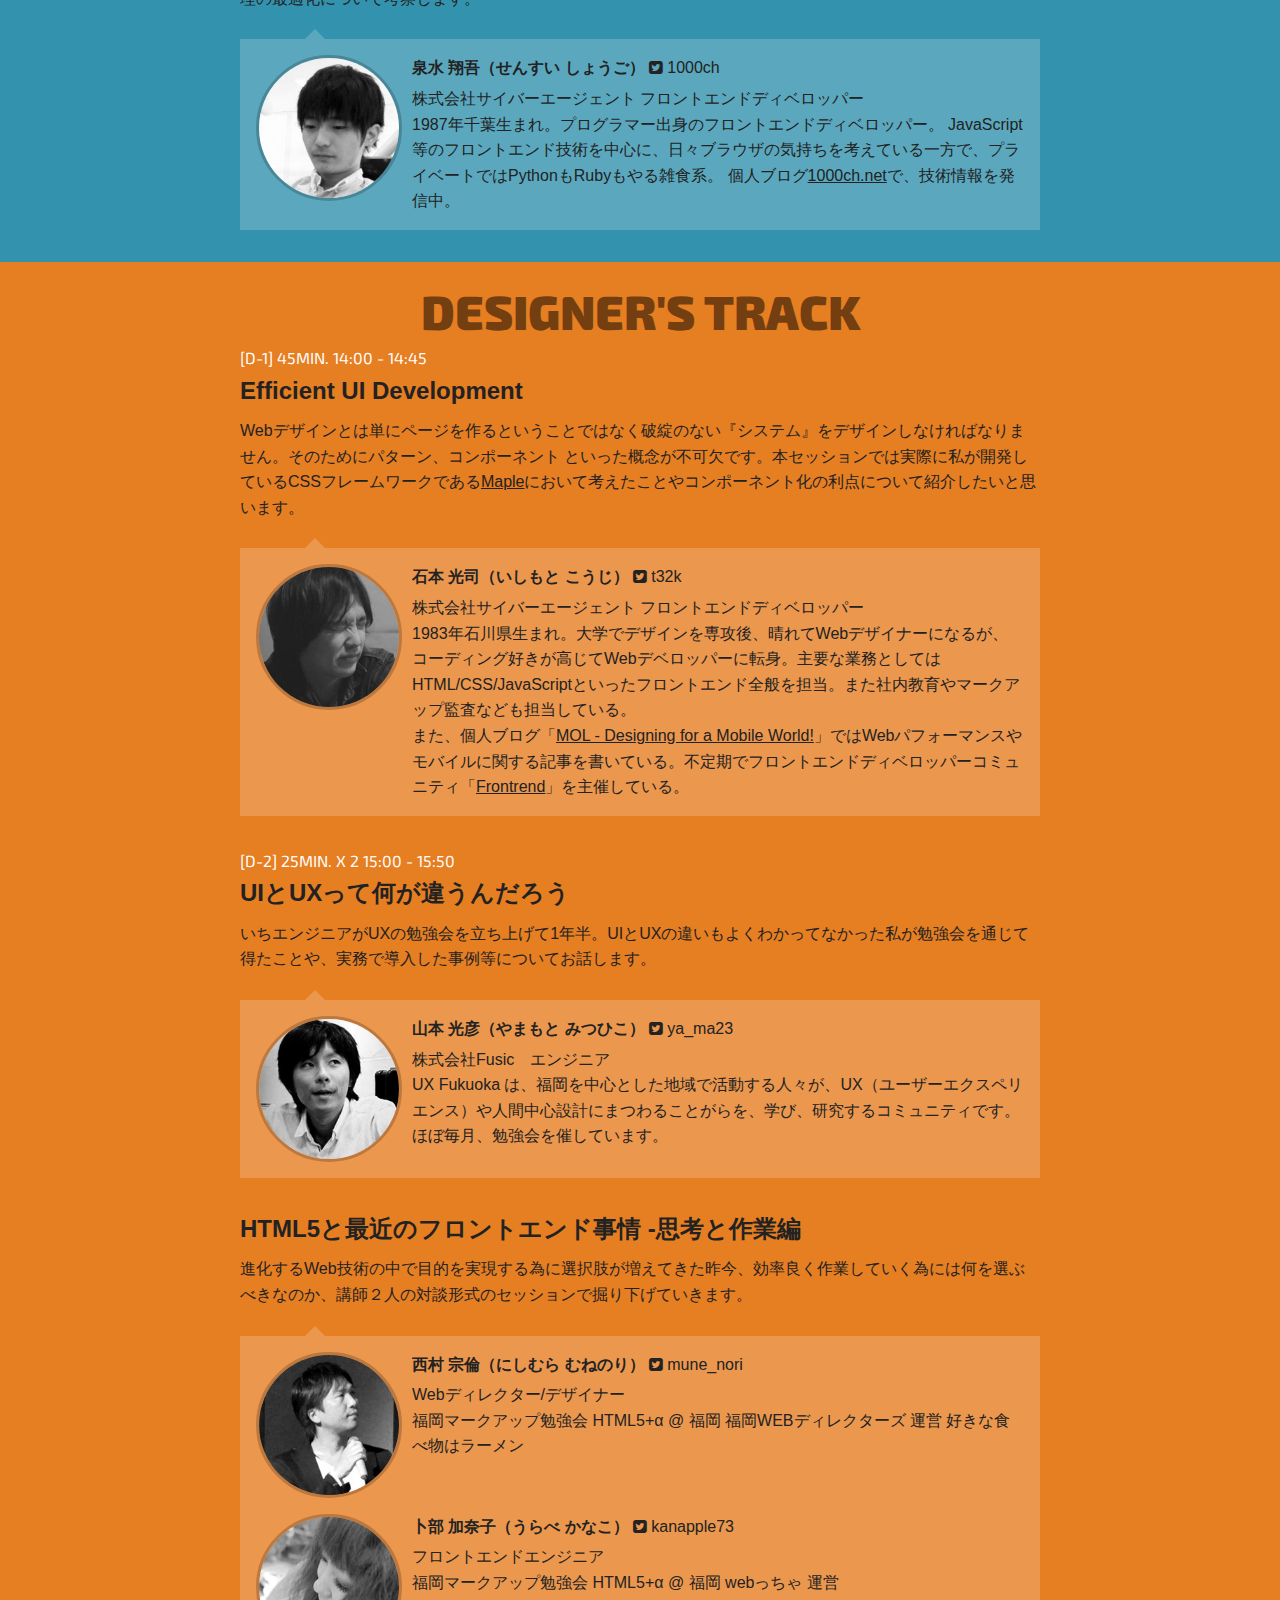
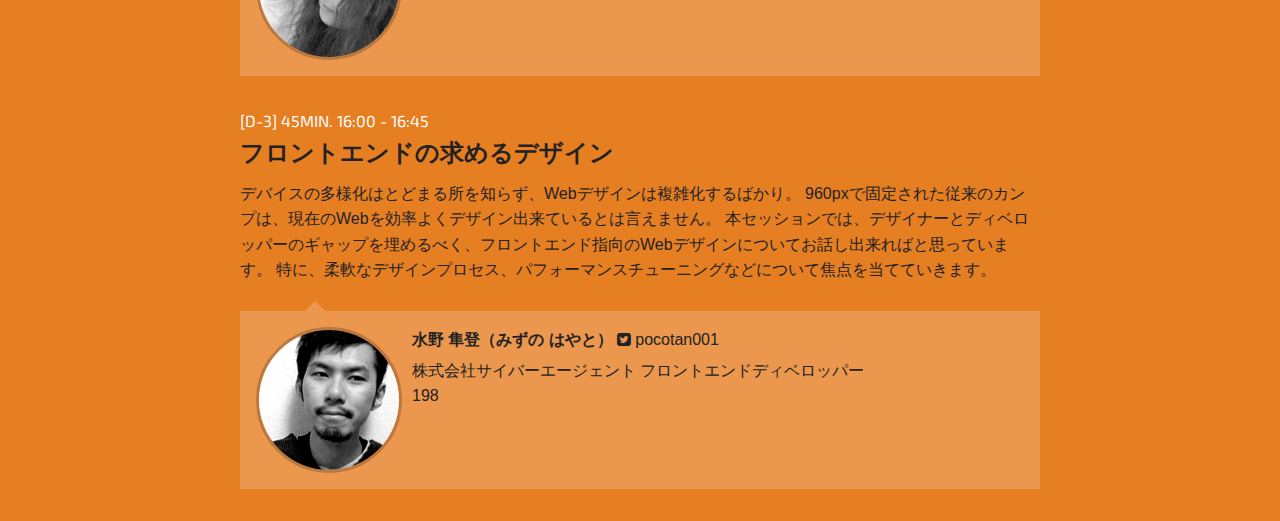
==== commit 305905be: "Update index.html" ====
--- a/frontrend/index.html
+++ b/frontrend/index.html
@@ -114,7 +114,7 @@
 					<td>
 						<div class="timetable__cell timetable__cell--designer">
 							<span class="timetable__room timetable__room--designer type">[D-2] 25 + 25min. 15:00</span>
-					<a href="#d-2a" class="timetable__session-title">商店街を参加型デザインで考える（仮）</a><br/>山本 光彦<br>
+					<a href="#d-2a" class="timetable__session-title">UIとUXって何が違うんだろう</a><br/>山本 光彦<br>
 					<a href="#d-2b" class="timetable__session-title">HTML5と最近のフロントエンド事情 -思考と作業編</a><br/>西村 宗倫、卜部 加奈子
 						</div>
 					</td>
@@ -404,173 +404,4 @@
 						<p class="speaker__account"><a href="http://twitter.com/pocotan001"><i class="icon icon--twitter-squared"></i>pocotan001</a></p>
 						<div class="speaker__profile">
 							<p>株式会社サイバーエージェント フロントエンドディベロッパー</p>
-							<p>1983年生まれ。フロントエンドディベロッパーとして、2012年11月より株式会社サイバーエージェントに入社。Webアプリのフロントエンド開発、運営などを行う。ブログは <a href="http://pocotumblr.tumblr.com/">pocotumblr</a> 、前職はWebデザイナー。</p>
-						</div>
-					</div>
-				</div>
-			</div>
-		</div>
-	</div>
-</div>
-
-<div class="section sessions sessions--workshop">
-	<h2 class="section__title sessions__title type type--heavy">Hands-on</h2>
-	<div class="l-container">
-		<div id="h-1" class="sessions__content session">
-			<p class="session__info"><span class="session__room"></span><span class="session__time type">[H-1] 90min. 14:00 - 15:30</span></p>
-			<h3 class="session__title">怖くないGit for Frontend Engineers ~入門から導入ノウハウまで~</h3>
-			<div class="session__description">
-				<p>ソースコード管理システムとしてスタンダードになっているGitですが、機能が豊富で「なんか怖い」と思ってしまいがちです。特にフロントエンドの担当者にとっては距離を感じるものでもあります。</p>
-				<p>サイバーエージェントではGitHub Enterprise導入を期に、フロントエンドエンジニアも利用し、効率・クオリティアップにつなげることができました。Gitを取り入れるメリットやGitHubと連携したソースコードレビュー・リリースフローなど Gitを導入した経験に基づき、お伝えします。</p>
-				<p>なお、本講座ではワークを通して実際に作業しながら覚えていきます。</p>
-			</div>
-			<div class="speaker">
-				<div class="media">
-					<img src="/frontrend/images/hara.jpg" class="speaker__image media__image">
-					<div class="speaker__body media__body">
-						<h4 class="speaker__name">原 一成（はら かずなり）</h4>
-						<p class="speaker__account"><a href="http://twitter.com/herablog"><i class="icon icon--twitter-squared"></i>herablog</a></p>
-						<div class="speaker__profile">
-							<p>株式会社サイバーエージェント フロントエンドディベロッパー</p>
-							<p>2008年に入社。PC/モバイル向けAmebaブログ、アメゴールドなどを担当後、Amebaブログ、Amebaピグのスマートフォン版を立ち上げ、現在はスマートフォン向け<a href="https://s.amebame.com/">Ameba</a>の開発をしている。主な開発言語はHTML, CSS, JavaScript(node.js含む)。最近はシェルスクリプトに(少しだけ)はまっている。</p>
-						</div>
-					</div>
-				</div>
-			</div>
-		</div>
-
-		<div id="h-2" class="sessions__content session">
-			<p class="session__info"><span class="session__room"></span><span class="session__time type">[H-2] 90min. 15:30 - 17:00</span></p>
-			<h3 class="session__title">Goal of Better CSS Architecture</h3>
-			<div class="session__description">
-				<p>本ハンズオンセッションでは、保守性・再利用性の高いCSSの設計を考えるセッションになります。 運用にともなって複雑になるWebサイト、WebアプロケーションのCSS運用において、どのようにすれば その保守コストを下げられるのか、というアイデアを実際に手を動かしながら考えてみましょう。</p>
-			</div>
-			<div class="speaker">
-				<div class="media">
-					<img src="/frontrend/images/tani.jpg" class="speaker__image media__image">
-					<div class="speaker__body media__body">
-						<h4 class="speaker__name">谷 拓樹（たに ひろき）</h4>
-						<p class="speaker__account"><a href="http://twitter.com/hiloki"><i class="icon icon--twitter-squared"></i>hiloki</a></p>
-						<div class="speaker__profile">
-							<p>株式会社サイバーエージェント フロントエンドディベロッパー</p>
-							<p>中小企業向けのアプリケーション開発、スタートアップでのスマートフォンサイト制作などを経て、現在はスマートフォンアプリの開発、テクニカルディレクションを担当している。 主な著書に「 <a href="http://www.amazon.co.jp/dp/4899772750/">魅せるiPhoneサイト</a> 」「 <a href="http://www.amazon.co.jp/dp/4844362232/">スマートフォン制作の教科書（共著）</a> 」。個人の技術ブログは<a href="http://inkdesign.jp">inkdesign</a>。</p>
-						</div>
-					</div>
-				</div>
-			</div>
-		</div>
-	</div>
-</div>
-
-<div class="section sessions sessions--panel">
-	<h2 class="section__title sessions__title type type--heavy">Panel Discussion</h2>
-	<div class="l-container">
-		<div id="a-2" class="sessions__content session">
-			<p class="session__info"><span class="session__room"></span><span class="session__time type">[A-2] 45min. 17:00 - 17:45</span></p>
-			<h3 class="session__title">パネルディスカッション</h3>
-			<div class="session__description media__body">
-				<p>それぞれ異なる立場や経験を持つ数名のパネリストが、どんな風にキャリアを積んできたのか、そして彼ら自身は今後どんな方向に自身のキャリアを考えているのか。 第一線で活躍するパネリストから、なかなか聞けない生の声をパネルディスカッション形式でお届けします。</p>
-			</div>
-			<!-- <div class="speaker">
-				<div class="speaker__body">
-					<h4 class="speaker__name">佐藤 歩（さとう あゆむ）</h4>
-					<p class="speaker__account"><a href=""><i class="icon icon--twitter-squared"></i>ahomu</a></p>
-					<div class="speaker__profile">
-						<p>株式会社サイバーエージェント フロントエンドディベロッパー</p>
-						<p>1985年生まれ。渋谷でマークアップエンジニアとして、JavaScript/HTML5を中心にフロントエンド技術を探求中。バックエンド寄りWebエンジニアからの転身で、サーバサイドの経験と知識を活かしながら、現職サービスのフロント開発に取り組んでいる。詳しい情報・アクティビティは個人サイト <a href="http://aho.mu/">http://aho.mu</a>にて。</p>
-					</div>
-				</div>
-			</div> -->
-		</div>
-	</div>
-</div>
-
-<div id="location">
-<div class="section location">
-	<h2 class="section__title locations__title type type--heavy">Location</h2>
-	<div class="l-container">
-		<p class="location__address \">
-		福岡県福岡市博多区博多東1-17-1<a href="http://goo.gl/maps/dN5nz"><i class="icon icon--location"></i>Googleマップ</a><br>
-		Rubyコンテンツ産業振興センター5F セミナールーム A,B,C会議室
-		</p>
-		<div class="location__map">
-			<iframe frameborder="0" scrolling="no" marginheight="0" marginwidth="0" src="https://maps.google.co.jp/maps?f=q&amp;source=s_q&amp;hl=ja&amp;geocode=&amp;q=Ruby%E3%82%B3%E3%83%B3%E3%83%86%E3%83%B3%E3%83%84%E7%94%A3%E6%A5%AD%E6%8C%AF%E8%88%88%E3%82%BB%E3%83%B3%E3%82%BF%E3%83%BC5F&amp;aq=&amp;sll=33.59026,130.424409&amp;sspn=0.010314,0.025084&amp;brcurrent=3,0x354191c979b08b81:0x4b76a366f3fccd33,0&amp;ie=UTF8&amp;hq=Ruby%E3%82%B3%E3%83%B3%E3%83%86%E3%83%B3%E3%83%84%E7%94%A3%E6%A5%AD%E6%8C%AF%E8%88%88%E3%82%BB%E3%83%B3%E3%82%BF%E3%83%BC5F&amp;hnear=&amp;ll=33.59026,130.424409&amp;spn=0.010314,0.025084&amp;t=m&amp;output=embed"></iframe>
-		</div>
-	</div>
-</div>
-</div>
-
-<div id="registration">
-<div class="section registration">
-	<div class="l-container">
-		<p class="registration__session">
-			<a href="http://www.zusaar.com/event/2767004" class="button button--primary button--large">Frontrend in Fukuoka 本編に申し込む</a>
-		</p>
-		<dl class="registration__fee">
-			<dt>社会人：</dt>
-			<dd>2,000円</dd>
-			<dt>学生：</dt>
-			<dd>1,000円</dd>
-		</dl>
-		<p class="registration__workshop">
-			<a href="http://www.zusaar.com/event/2767005" class="button button--secondary">Gitハンズオンに申し込む</a>
-		</p>
-		<p class="registration__workshop">
-			<a href="http://www.zusaar.com/event/2767006" class="button button--secondary">CSS設計ハンズオンに申し込む</a>
-		</p>
-		<ul class="registration__note l-container">
-			<li>ハンズオンは席に限りがあります。<br>参加希望の方は<strong>必ず</strong>別途ハンズオン専用の申し込みページより申し込みをおこなってください。</li>
-		</ul>
-	</div>
-</div>
-</div>
-
-<div class="sponsers">
-	<div class="section">
-		<div class="sponsers__host">
-			<h2 class="sponsers__role type">Powered by</h2>
-			<ul class="sponser-list">
-				<li>
-					<a href="http://www.cyberagent.co.jp/"><img src="/frontrend/images/logo-cyberagent.png" class="sponser__logo"></a>
-					<p class="sponser__name">株式会社サイバーエージェント</p>	
-				</li>
-				<li>
-					<a href="http://www.npo-aip.or.jp/"><img src="/frontrend/images/logo-aip.png" class="sponser__logo"></a>
-					<p class="sponser__name">特定非営利活動法人AIP</p>	
-				</li>
-				<li>
-					<a href="http://frontrend.github.io/"><img src="/frontrend/images/logo-frontrend.png" class="sponser__logo"></a>
-					<p class="sponser__name">Frontrend</p>	
-				</li>
-			</ul>
-		</div>
-		<div class="sponsers__partner">
-			<h2 class="sponsers__role type">Supported by</h2>
-			<ul class="sponser-list">
-				<li>
-					<a href="http://www.backlog.jp/"><img src="/frontrend/images/logo-nulab.png" class="sponser__logo"></a>
-					<p class="sponser__name">Backlog</p>	
-				</li>
-				<li>
-					<a href="http://frontendfrogs.org/"><img src="/frontrend/images/logo-fff.png" class="sponser__logo"></a>
-					<p class="sponser__name">Fukuoka Frontend Frog</p>	
-				</li>
-			</ul>
-		</div>
-	</div>
-</div>
-
-<footer class="l-footer">
-	<div class="footer">
-		<p class="copyright type">© 2013 Frontrend powered by <a href="http://www.cyberagent.co.jp/">CyberAgent, Inc.</a></p>
-		<div class="share type">
-			<p>Share this event:</p>
-			<ul class="share-list type">
-				<li><a href="https://twitter.com/intent/tweet?url=http://frontendfrogs.org/frontrend/&hashtags=frontrend&text=Frontrend%20in%20Fukuoka%202014%e5%b9%b41%e6%9c%8825%e6%97%a5%ef%bc%88%e5%9c%9f%ef%bc%89%e9%96%8b%e5%82%ac%ef%bc%81"><i class="icon icon--twitter-squared"></i>Twitter</a></li>
-				<li><a href="https://www.facebook.com/sharer/sharer.php?u=http://frontendfrogs.org/frontrend/"><i class="icon icon--facebook-squared"></i>Facebook</a></li>
-			</ul>
-		</div>
-	</div>
-</footer>
-</body>
-</html>+							<p>198
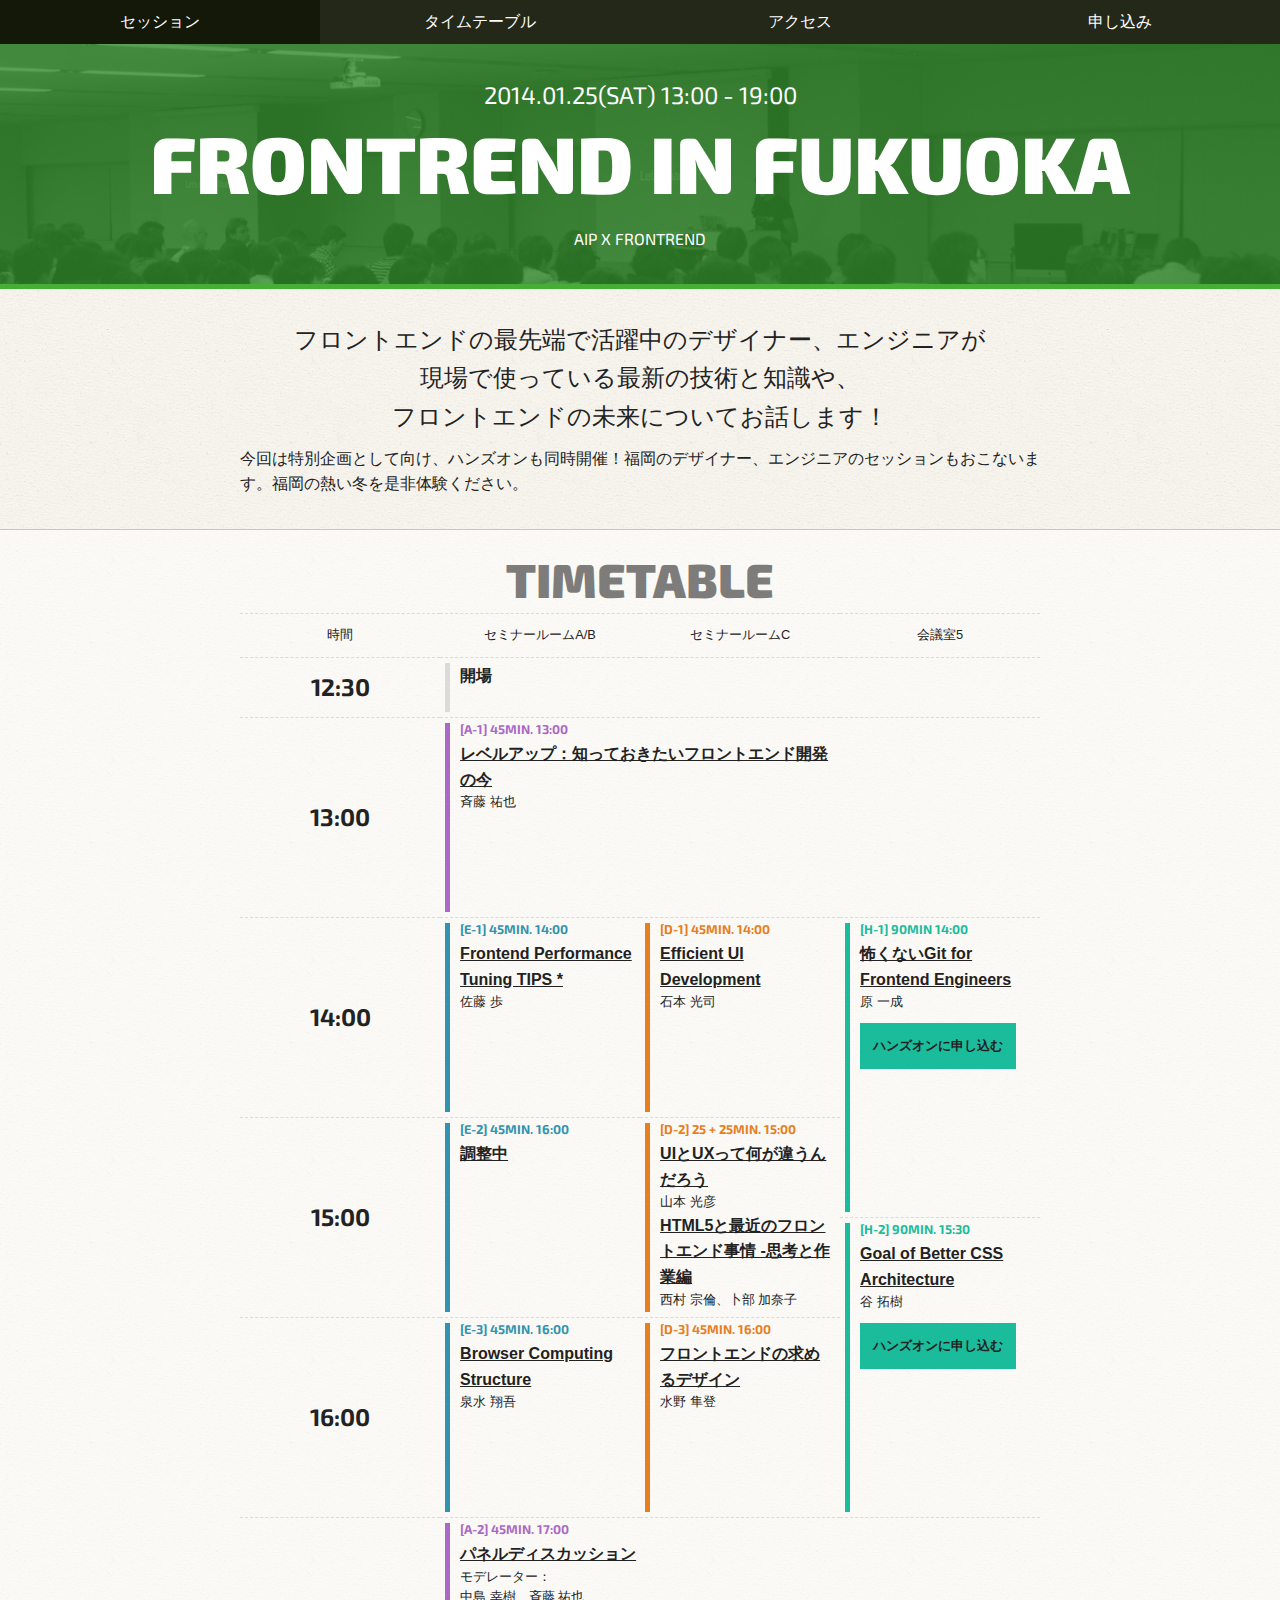
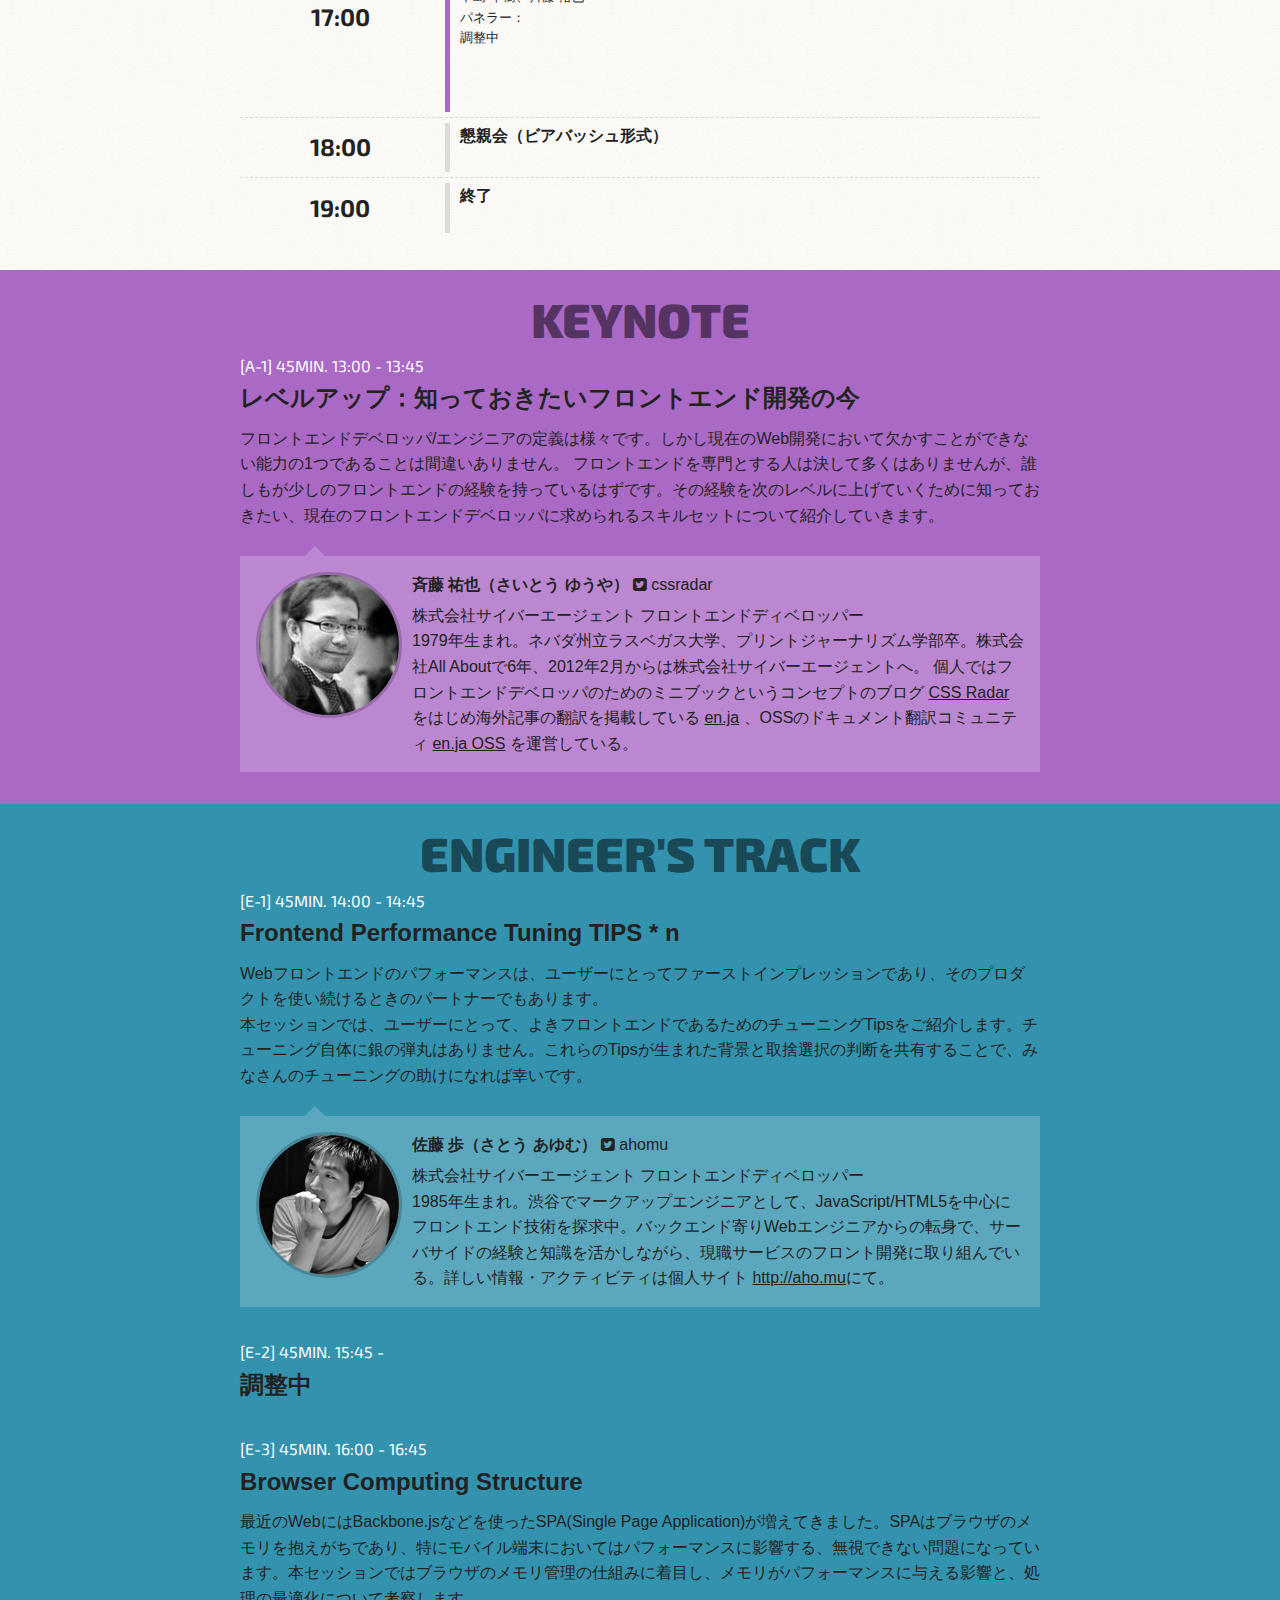
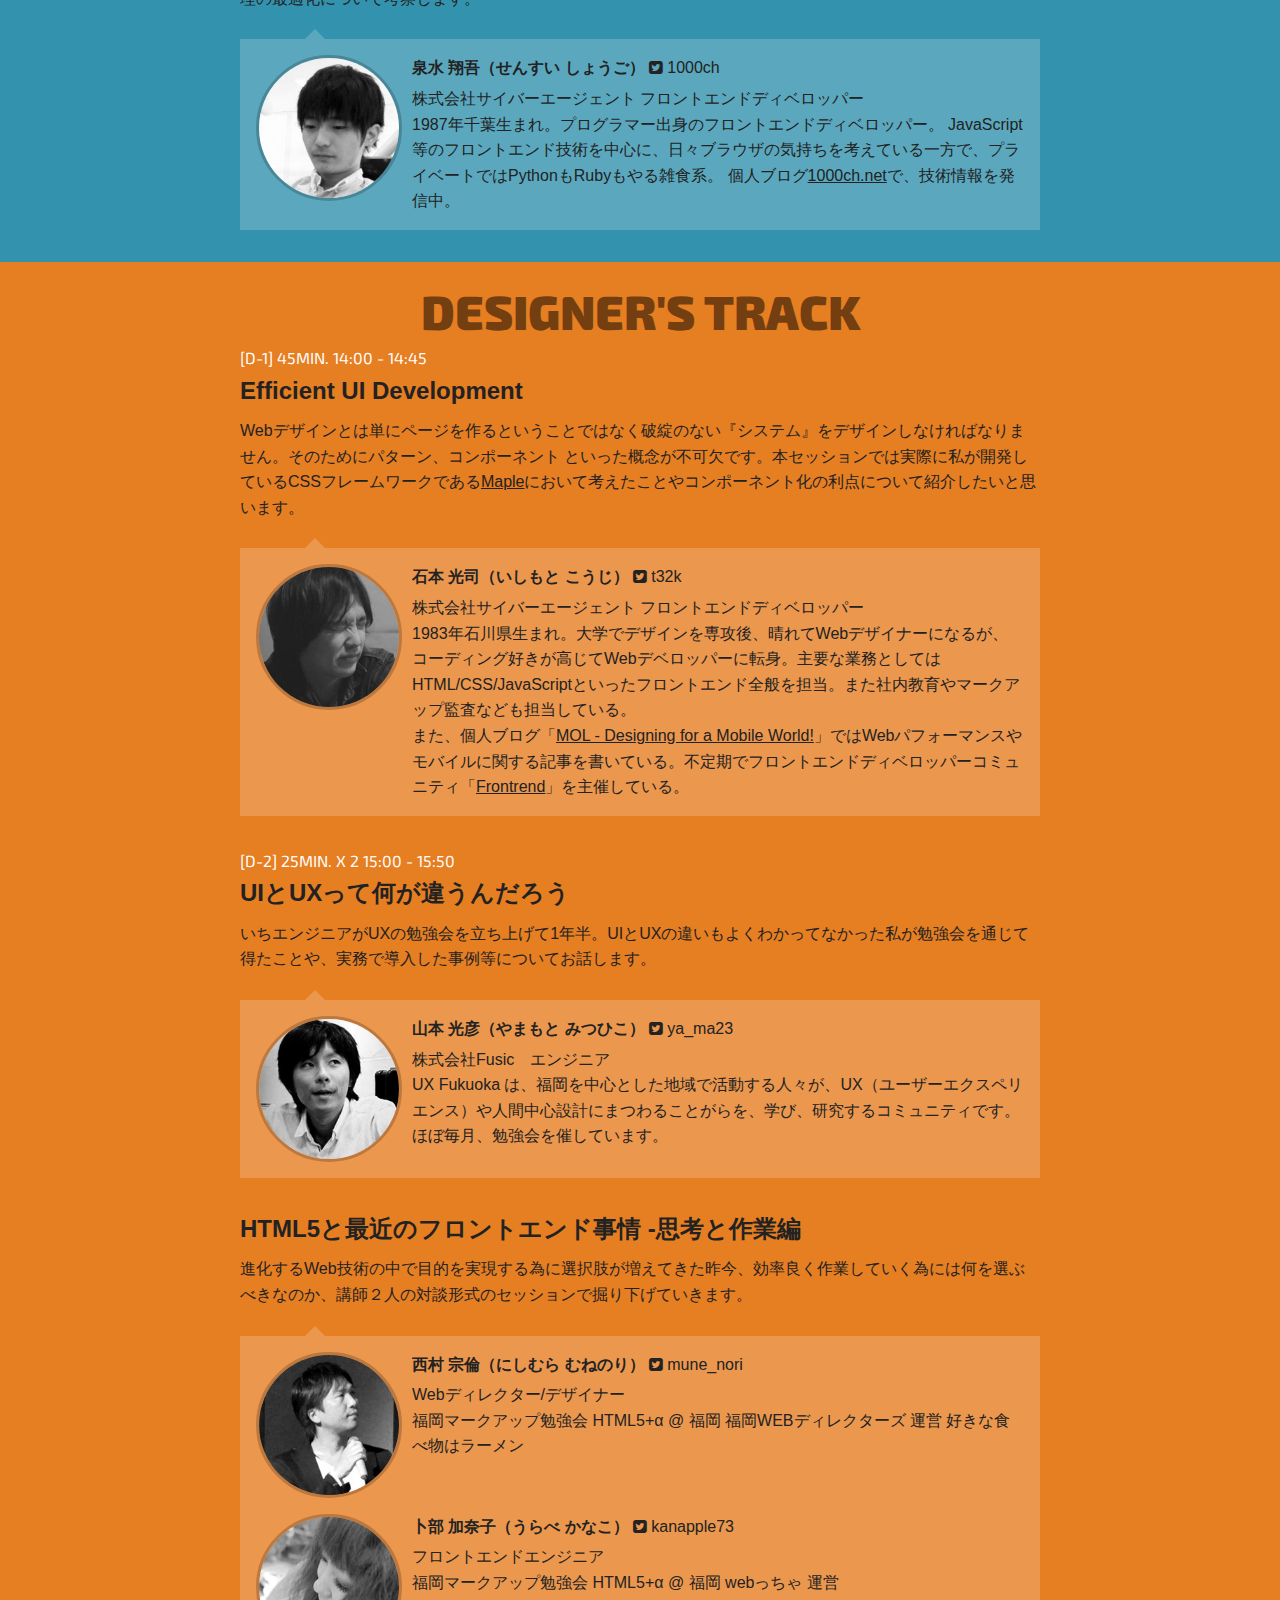
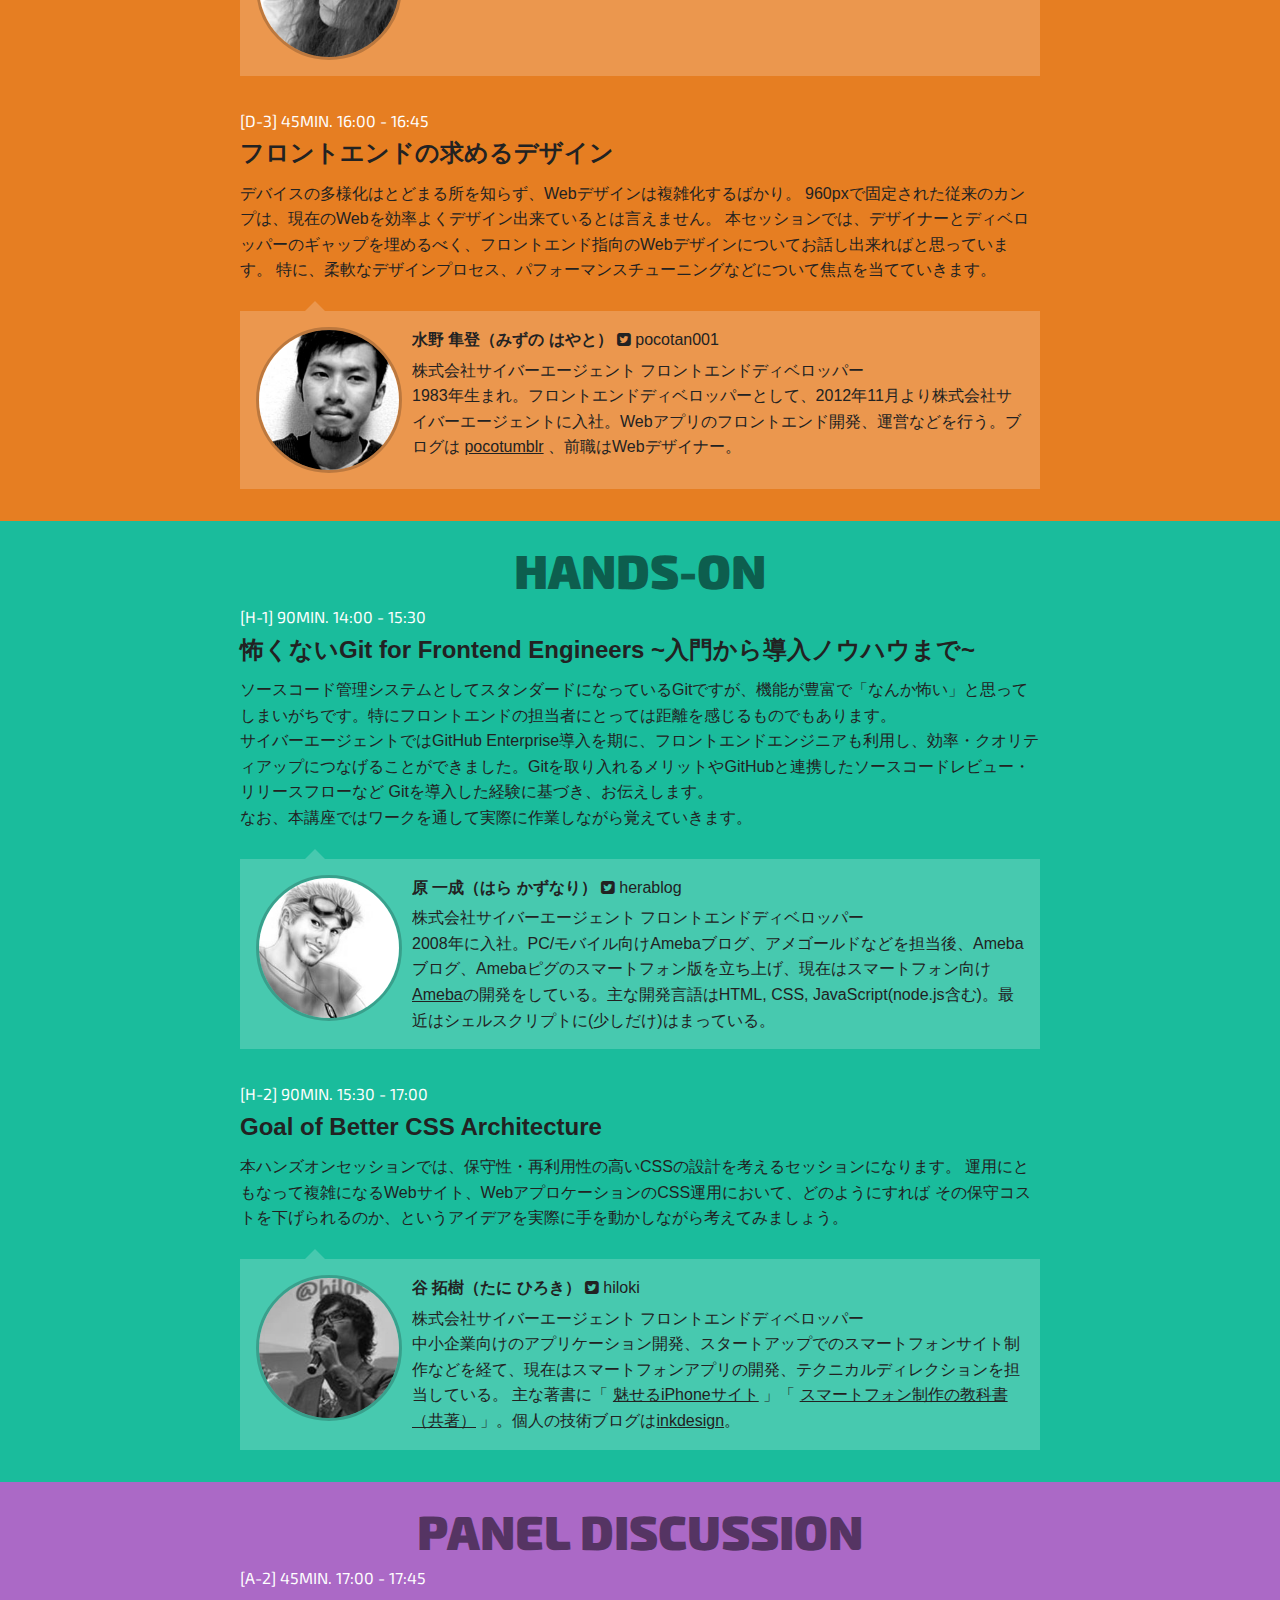
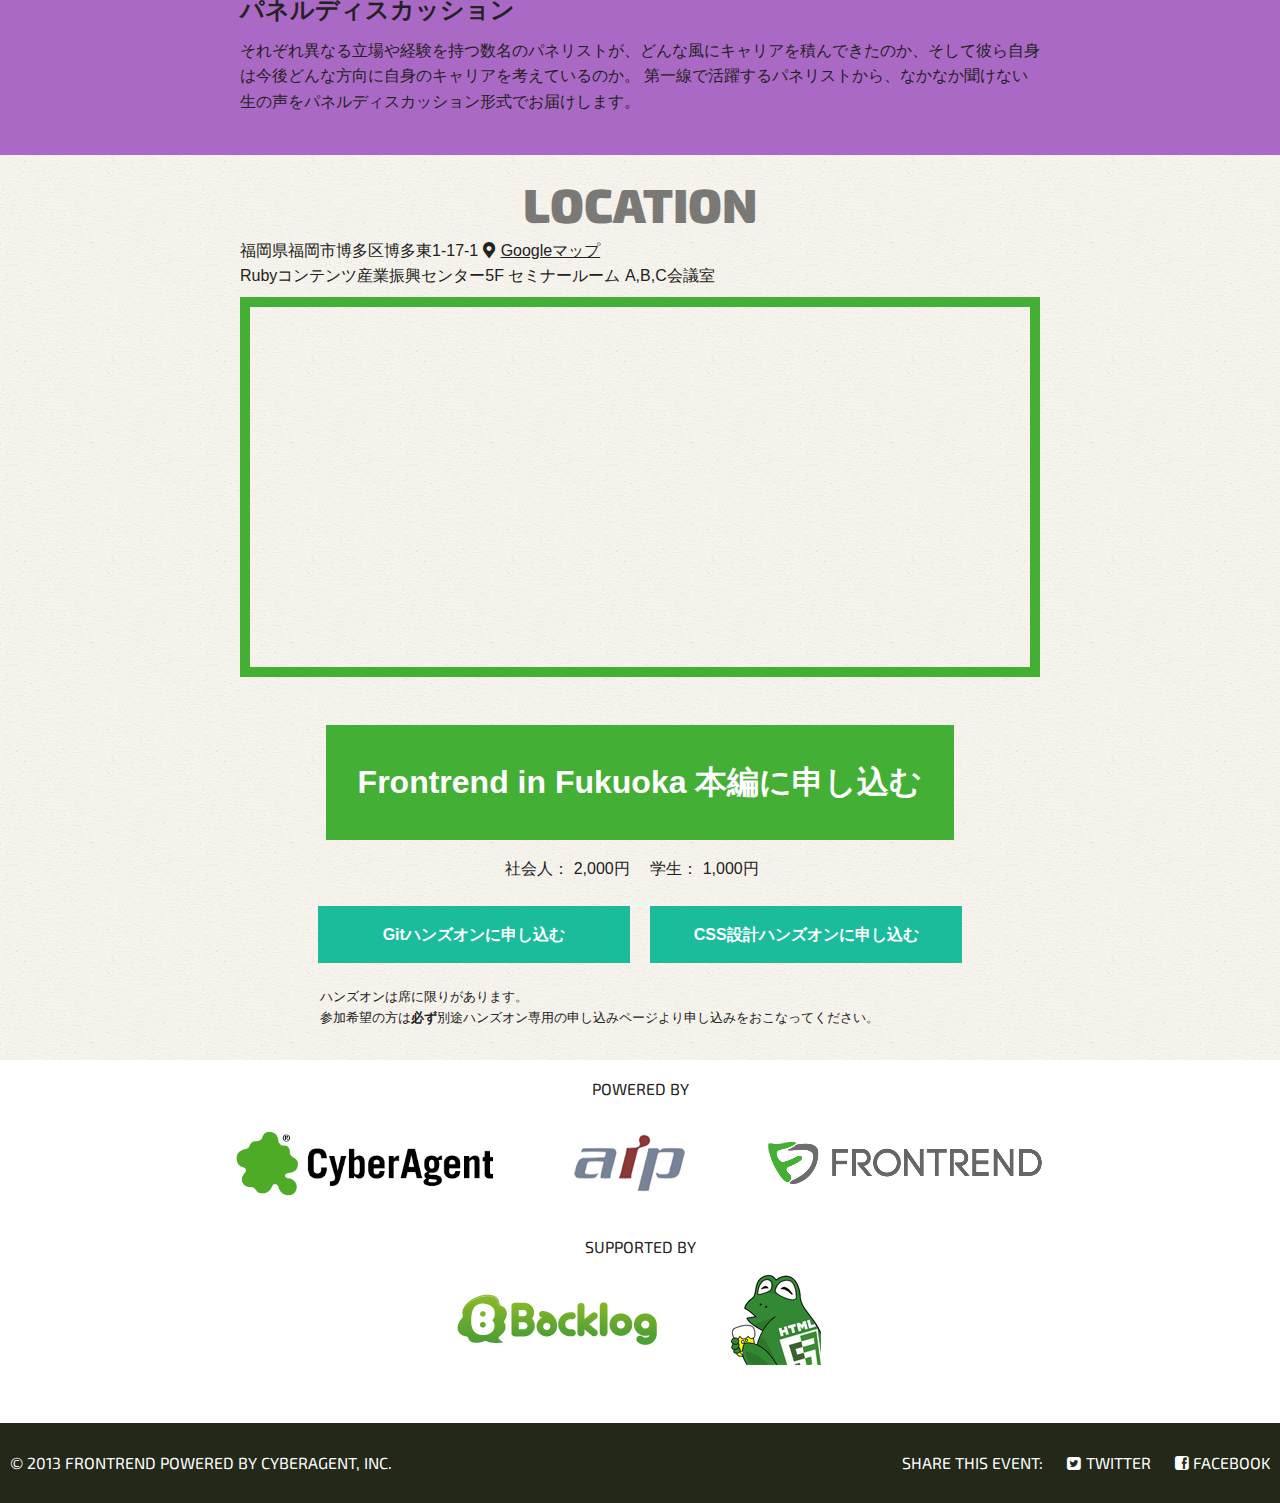
==== commit f1f9cde6: "Update" ====
--- a/frontrend/index.html
+++ b/frontrend/index.html
@@ -404,4 +404,173 @@
 						<p class="speaker__account"><a href="http://twitter.com/pocotan001"><i class="icon icon--twitter-squared"></i>pocotan001</a></p>
 						<div class="speaker__profile">
 							<p>株式会社サイバーエージェント フロントエンドディベロッパー</p>
-							<p>198
+							<p>1983年生まれ。フロントエンドディベロッパーとして、2012年11月より株式会社サイバーエージェントに入社。Webアプリのフロントエンド開発、運営などを行う。ブログは <a href="http://pocotumblr.tumblr.com/">pocotumblr</a> 、前職はWebデザイナー。</p>
+						</div>
+					</div>
+				</div>
+			</div>
+		</div>
+	</div>
+</div>
+
+<div class="section sessions sessions--workshop">
+	<h2 class="section__title sessions__title type type--heavy">Hands-on</h2>
+	<div class="l-container">
+		<div id="h-1" class="sessions__content session">
+			<p class="session__info"><span class="session__room"></span><span class="session__time type">[H-1] 90min. 14:00 - 15:30</span></p>
+			<h3 class="session__title">怖くないGit for Frontend Engineers ~入門から導入ノウハウまで~</h3>
+			<div class="session__description">
+				<p>ソースコード管理システムとしてスタンダードになっているGitですが、機能が豊富で「なんか怖い」と思ってしまいがちです。特にフロントエンドの担当者にとっては距離を感じるものでもあります。</p>
+				<p>サイバーエージェントではGitHub Enterprise導入を期に、フロントエンドエンジニアも利用し、効率・クオリティアップにつなげることができました。Gitを取り入れるメリットやGitHubと連携したソースコードレビュー・リリースフローなど Gitを導入した経験に基づき、お伝えします。</p>
+				<p>なお、本講座ではワークを通して実際に作業しながら覚えていきます。</p>
+			</div>
+			<div class="speaker">
+				<div class="media">
+					<img src="/frontrend/images/hara.jpg" class="speaker__image media__image">
+					<div class="speaker__body media__body">
+						<h4 class="speaker__name">原 一成（はら かずなり）</h4>
+						<p class="speaker__account"><a href="http://twitter.com/herablog"><i class="icon icon--twitter-squared"></i>herablog</a></p>
+						<div class="speaker__profile">
+							<p>株式会社サイバーエージェント フロントエンドディベロッパー</p>
+							<p>2008年に入社。PC/モバイル向けAmebaブログ、アメゴールドなどを担当後、Amebaブログ、Amebaピグのスマートフォン版を立ち上げ、現在はスマートフォン向け<a href="https://s.amebame.com/">Ameba</a>の開発をしている。主な開発言語はHTML, CSS, JavaScript(node.js含む)。最近はシェルスクリプトに(少しだけ)はまっている。</p>
+						</div>
+					</div>
+				</div>
+			</div>
+		</div>
+
+		<div id="h-2" class="sessions__content session">
+			<p class="session__info"><span class="session__room"></span><span class="session__time type">[H-2] 90min. 15:30 - 17:00</span></p>
+			<h3 class="session__title">Goal of Better CSS Architecture</h3>
+			<div class="session__description">
+				<p>本ハンズオンセッションでは、保守性・再利用性の高いCSSの設計を考えるセッションになります。 運用にともなって複雑になるWebサイト、WebアプロケーションのCSS運用において、どのようにすれば その保守コストを下げられるのか、というアイデアを実際に手を動かしながら考えてみましょう。</p>
+			</div>
+			<div class="speaker">
+				<div class="media">
+					<img src="/frontrend/images/tani.jpg" class="speaker__image media__image">
+					<div class="speaker__body media__body">
+						<h4 class="speaker__name">谷 拓樹（たに ひろき）</h4>
+						<p class="speaker__account"><a href="http://twitter.com/hiloki"><i class="icon icon--twitter-squared"></i>hiloki</a></p>
+						<div class="speaker__profile">
+							<p>株式会社サイバーエージェント フロントエンドディベロッパー</p>
+							<p>中小企業向けのアプリケーション開発、スタートアップでのスマートフォンサイト制作などを経て、現在はスマートフォンアプリの開発、テクニカルディレクションを担当している。 主な著書に「 <a href="http://www.amazon.co.jp/dp/4899772750/">魅せるiPhoneサイト</a> 」「 <a href="http://www.amazon.co.jp/dp/4844362232/">スマートフォン制作の教科書（共著）</a> 」。個人の技術ブログは<a href="http://inkdesign.jp">inkdesign</a>。</p>
+						</div>
+					</div>
+				</div>
+			</div>
+		</div>
+	</div>
+</div>
+
+<div class="section sessions sessions--panel">
+	<h2 class="section__title sessions__title type type--heavy">Panel Discussion</h2>
+	<div class="l-container">
+		<div id="a-2" class="sessions__content session">
+			<p class="session__info"><span class="session__room"></span><span class="session__time type">[A-2] 45min. 17:00 - 17:45</span></p>
+			<h3 class="session__title">パネルディスカッション</h3>
+			<div class="session__description media__body">
+				<p>それぞれ異なる立場や経験を持つ数名のパネリストが、どんな風にキャリアを積んできたのか、そして彼ら自身は今後どんな方向に自身のキャリアを考えているのか。 第一線で活躍するパネリストから、なかなか聞けない生の声をパネルディスカッション形式でお届けします。</p>
+			</div>
+			<!-- <div class="speaker">
+				<div class="speaker__body">
+					<h4 class="speaker__name">佐藤 歩（さとう あゆむ）</h4>
+					<p class="speaker__account"><a href=""><i class="icon icon--twitter-squared"></i>ahomu</a></p>
+					<div class="speaker__profile">
+						<p>株式会社サイバーエージェント フロントエンドディベロッパー</p>
+						<p>1985年生まれ。渋谷でマークアップエンジニアとして、JavaScript/HTML5を中心にフロントエンド技術を探求中。バックエンド寄りWebエンジニアからの転身で、サーバサイドの経験と知識を活かしながら、現職サービスのフロント開発に取り組んでいる。詳しい情報・アクティビティは個人サイト <a href="http://aho.mu/">http://aho.mu</a>にて。</p>
+					</div>
+				</div>
+			</div> -->
+		</div>
+	</div>
+</div>
+
+<div id="location">
+<div class="section location">
+	<h2 class="section__title locations__title type type--heavy">Location</h2>
+	<div class="l-container">
+		<p class="location__address \">
+		福岡県福岡市博多区博多東1-17-1<a href="http://goo.gl/maps/dN5nz"><i class="icon icon--location"></i>Googleマップ</a><br>
+		Rubyコンテンツ産業振興センター5F セミナールーム A,B,C会議室
+		</p>
+		<div class="location__map">
+			<iframe frameborder="0" scrolling="no" marginheight="0" marginwidth="0" src="https://maps.google.co.jp/maps?f=q&amp;source=s_q&amp;hl=ja&amp;geocode=&amp;q=Ruby%E3%82%B3%E3%83%B3%E3%83%86%E3%83%B3%E3%83%84%E7%94%A3%E6%A5%AD%E6%8C%AF%E8%88%88%E3%82%BB%E3%83%B3%E3%82%BF%E3%83%BC5F&amp;aq=&amp;sll=33.59026,130.424409&amp;sspn=0.010314,0.025084&amp;brcurrent=3,0x354191c979b08b81:0x4b76a366f3fccd33,0&amp;ie=UTF8&amp;hq=Ruby%E3%82%B3%E3%83%B3%E3%83%86%E3%83%B3%E3%83%84%E7%94%A3%E6%A5%AD%E6%8C%AF%E8%88%88%E3%82%BB%E3%83%B3%E3%82%BF%E3%83%BC5F&amp;hnear=&amp;ll=33.59026,130.424409&amp;spn=0.010314,0.025084&amp;t=m&amp;output=embed"></iframe>
+		</div>
+	</div>
+</div>
+</div>
+
+<div id="registration">
+<div class="section registration">
+	<div class="l-container">
+		<p class="registration__session">
+			<a href="http://www.zusaar.com/event/2767004" class="button button--primary button--large">Frontrend in Fukuoka 本編に申し込む</a>
+		</p>
+		<dl class="registration__fee">
+			<dt>社会人：</dt>
+			<dd>2,000円</dd>
+			<dt>学生：</dt>
+			<dd>1,000円</dd>
+		</dl>
+		<p class="registration__workshop">
+			<a href="http://www.zusaar.com/event/2767005" class="button button--secondary">Gitハンズオンに申し込む</a>
+		</p>
+		<p class="registration__workshop">
+			<a href="http://www.zusaar.com/event/2767006" class="button button--secondary">CSS設計ハンズオンに申し込む</a>
+		</p>
+		<ul class="registration__note l-container">
+			<li>ハンズオンは席に限りがあります。<br>参加希望の方は<strong>必ず</strong>別途ハンズオン専用の申し込みページより申し込みをおこなってください。</li>
+		</ul>
+	</div>
+</div>
+</div>
+
+<div class="sponsers">
+	<div class="section">
+		<div class="sponsers__host">
+			<h2 class="sponsers__role type">Powered by</h2>
+			<ul class="sponser-list">
+				<li>
+					<a href="http://www.cyberagent.co.jp/"><img src="/frontrend/images/logo-cyberagent.png" class="sponser__logo"></a>
+					<p class="sponser__name">株式会社サイバーエージェント</p>	
+				</li>
+				<li>
+					<a href="http://www.npo-aip.or.jp/"><img src="/frontrend/images/logo-aip.png" class="sponser__logo"></a>
+					<p class="sponser__name">特定非営利活動法人AIP</p>	
+				</li>
+				<li>
+					<a href="http://frontrend.github.io/"><img src="/frontrend/images/logo-frontrend.png" class="sponser__logo"></a>
+					<p class="sponser__name">Frontrend</p>	
+				</li>
+			</ul>
+		</div>
+		<div class="sponsers__partner">
+			<h2 class="sponsers__role type">Supported by</h2>
+			<ul class="sponser-list">
+				<li>
+					<a href="http://www.backlog.jp/"><img src="/frontrend/images/logo-nulab.png" class="sponser__logo"></a>
+					<p class="sponser__name">Backlog</p>	
+				</li>
+				<li>
+					<a href="http://frontendfrogs.org/"><img src="/frontrend/images/logo-fff.png" class="sponser__logo"></a>
+					<p class="sponser__name">Fukuoka Frontend Frog</p>	
+				</li>
+			</ul>
+		</div>
+	</div>
+</div>
+
+<footer class="l-footer">
+	<div class="footer">
+		<p class="copyright type">© 2013 Frontrend powered by <a href="http://www.cyberagent.co.jp/">CyberAgent, Inc.</a></p>
+		<div class="share type">
+			<p>Share this event:</p>
+			<ul class="share-list type">
+				<li><a href="https://twitter.com/intent/tweet?url=http://frontendfrogs.org/frontrend/&hashtags=frontrend&text=Frontrend%20in%20Fukuoka%202014%e5%b9%b41%e6%9c%8825%e6%97%a5%ef%bc%88%e5%9c%9f%ef%bc%89%e9%96%8b%e5%82%ac%ef%bc%81"><i class="icon icon--twitter-squared"></i>Twitter</a></li>
+				<li><a href="https://www.facebook.com/sharer/sharer.php?u=http://frontendfrogs.org/frontrend/"><i class="icon icon--facebook-squared"></i>Facebook</a></li>
+			</ul>
+		</div>
+	</div>
+</footer>
+</body>
+</html>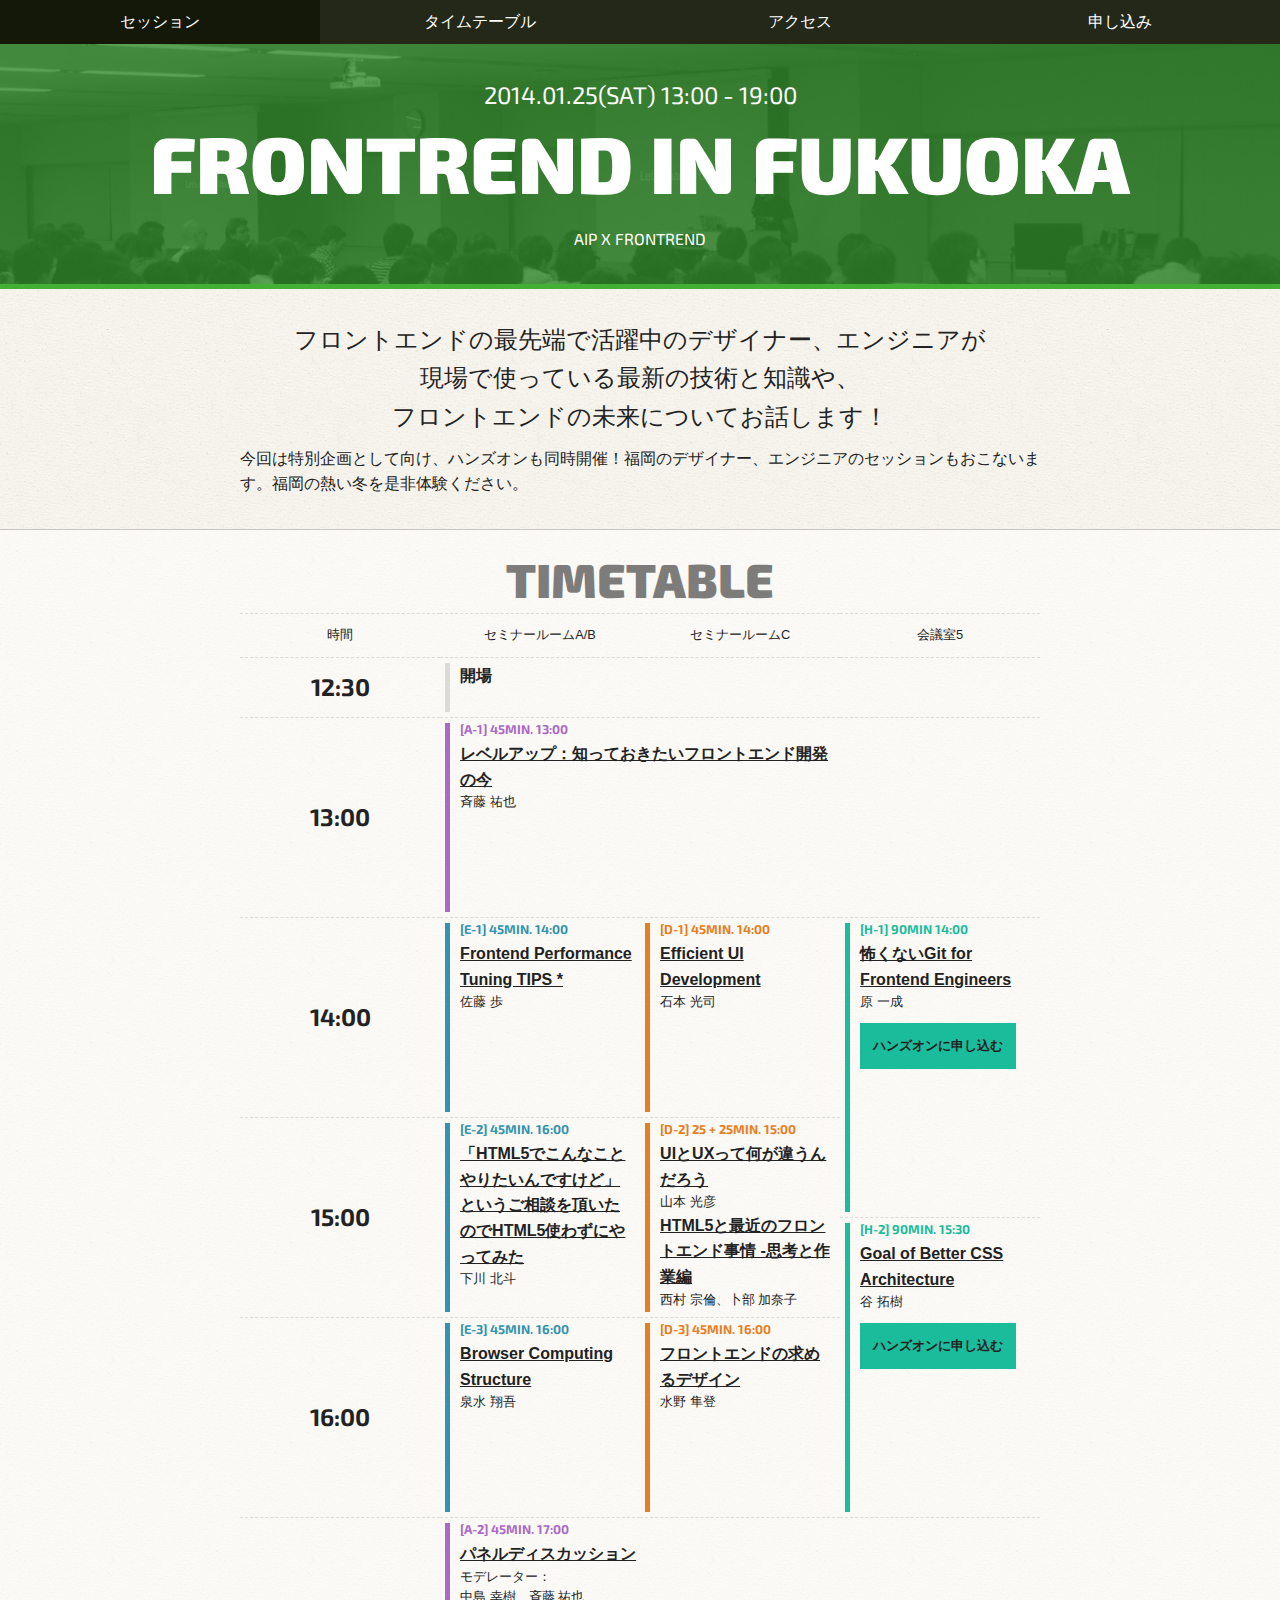
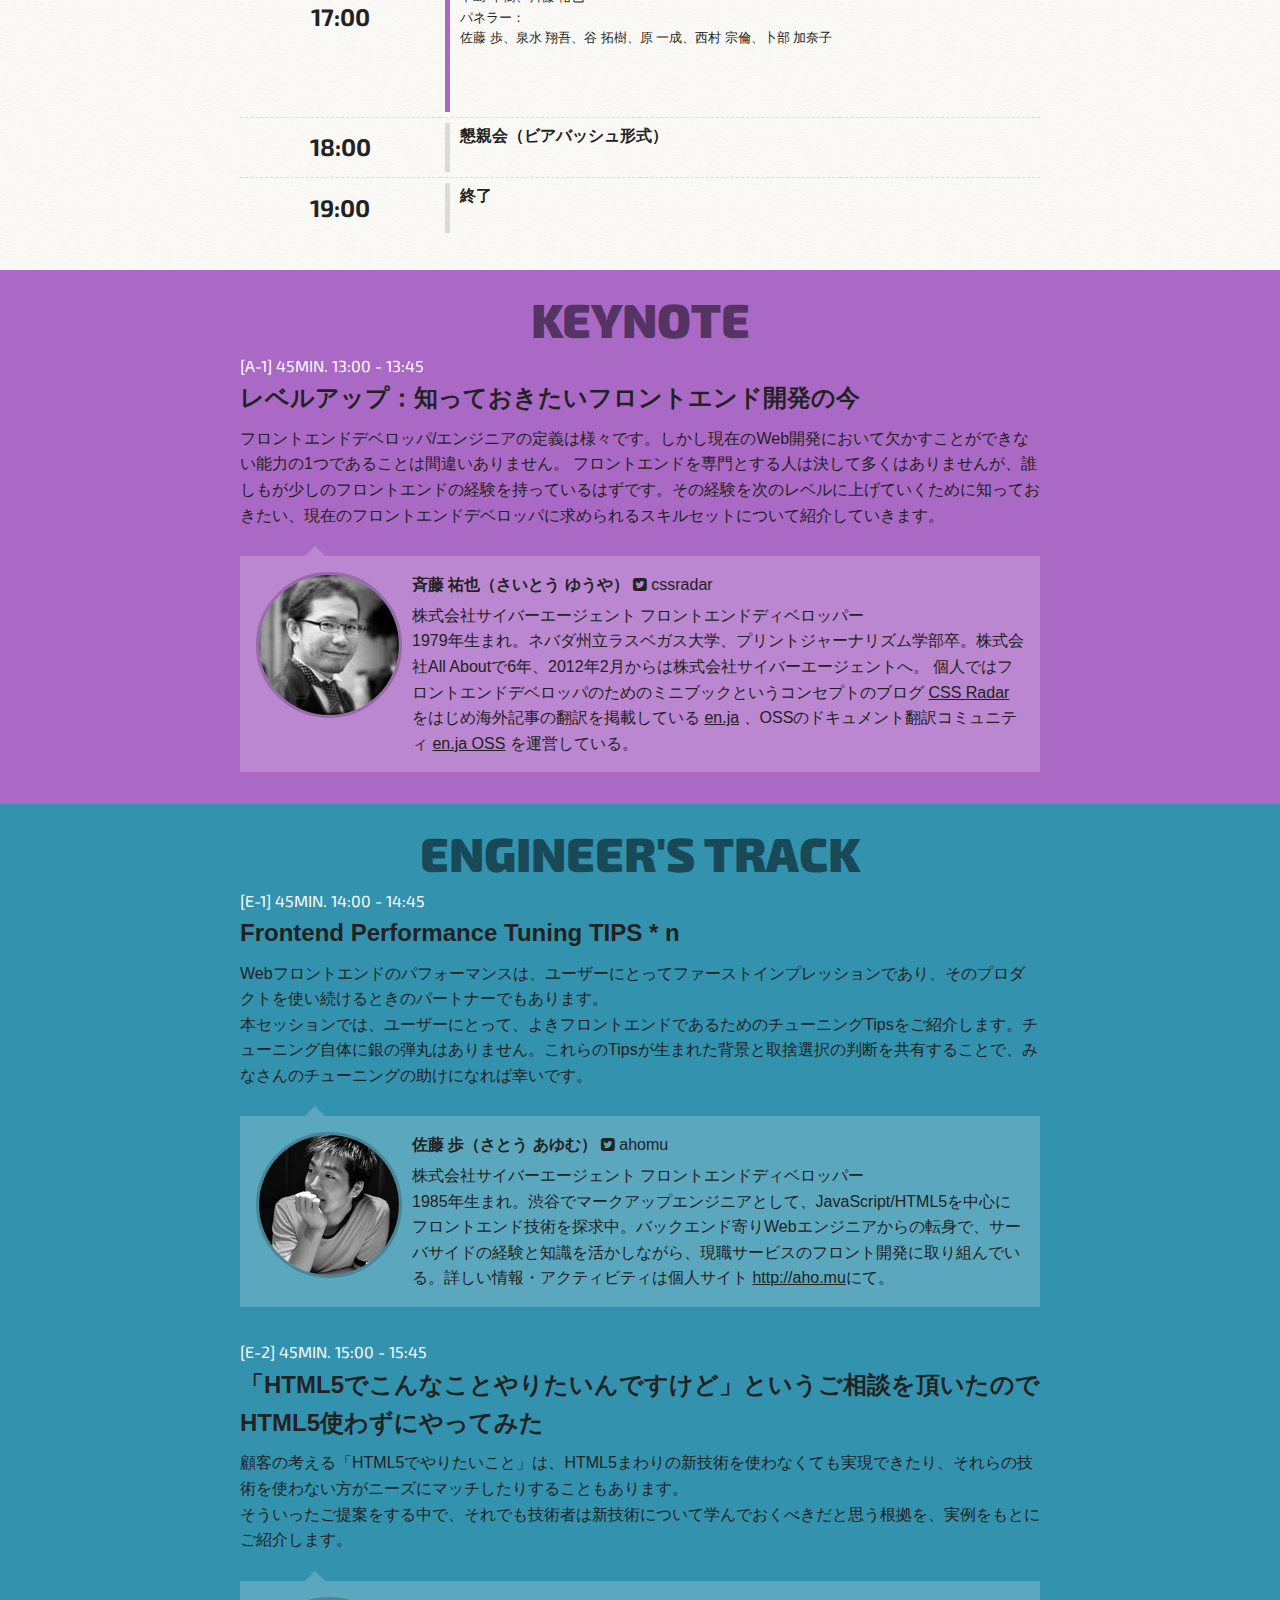
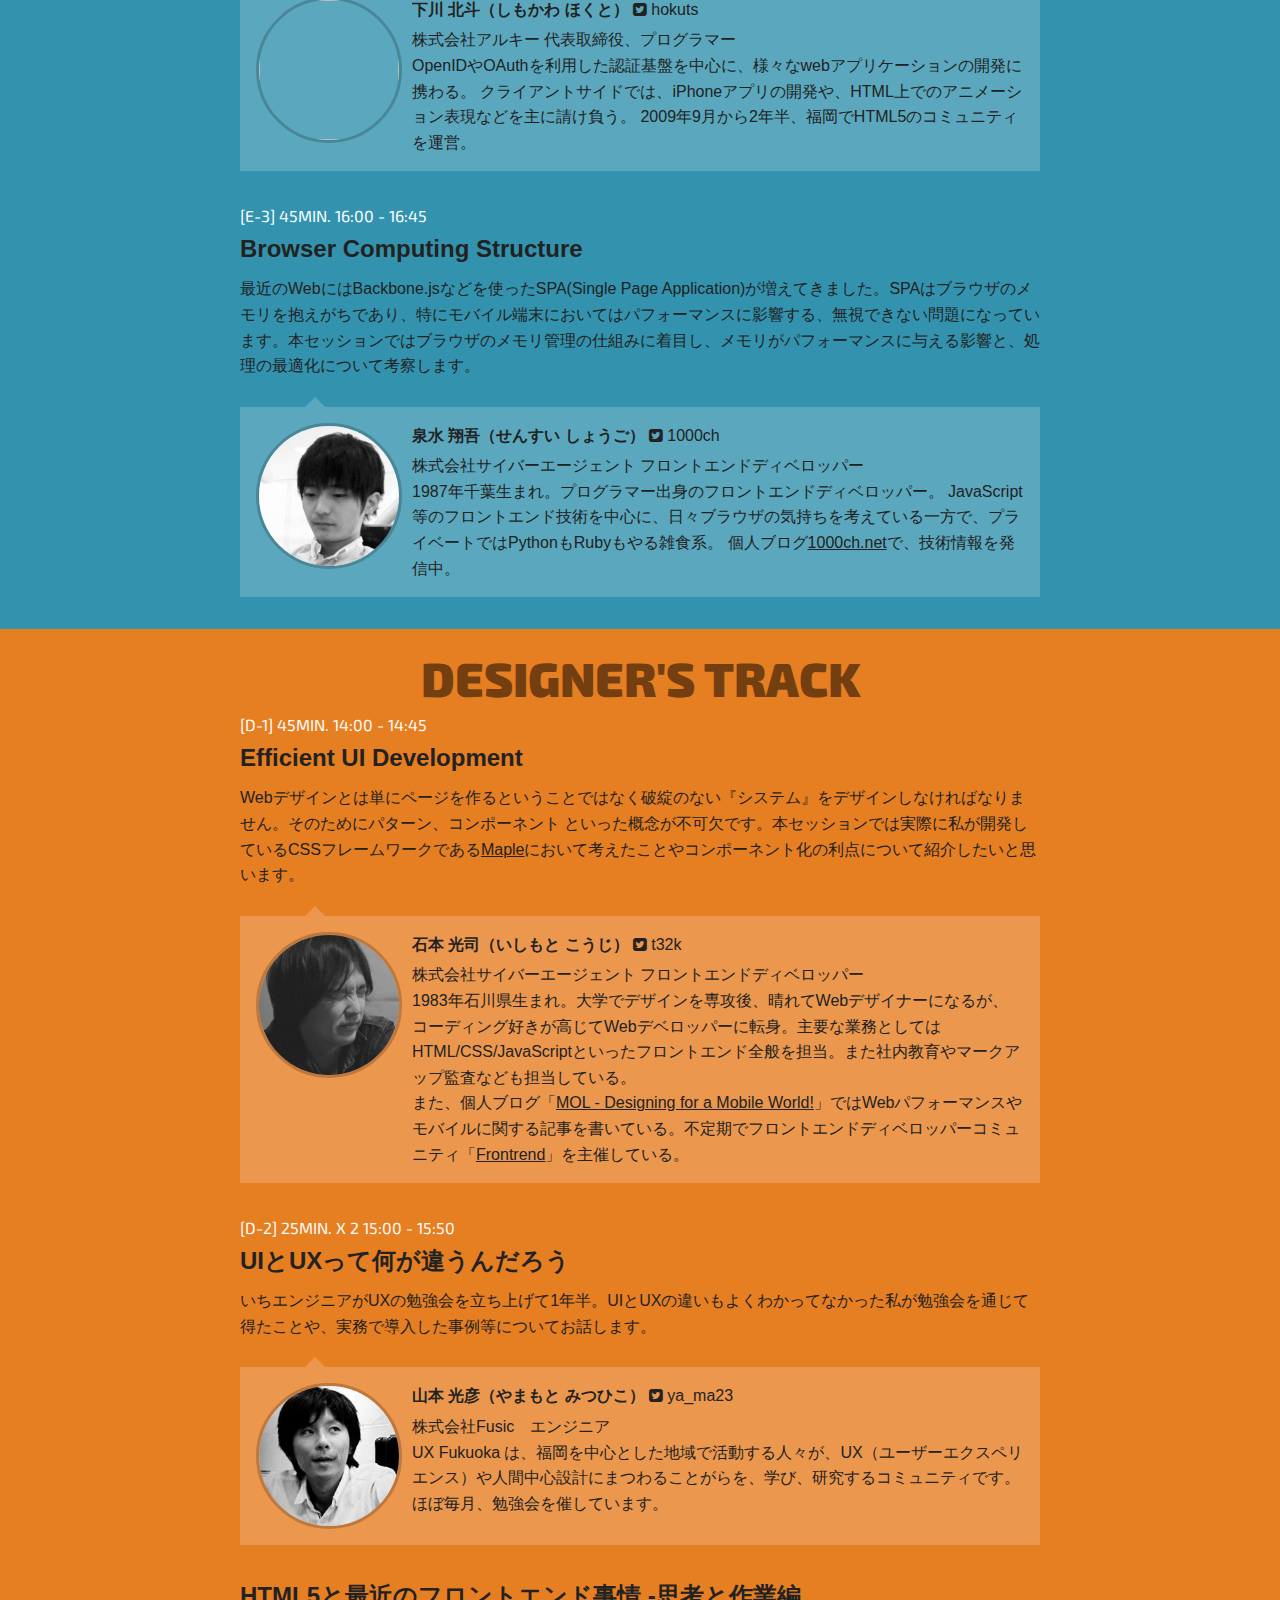
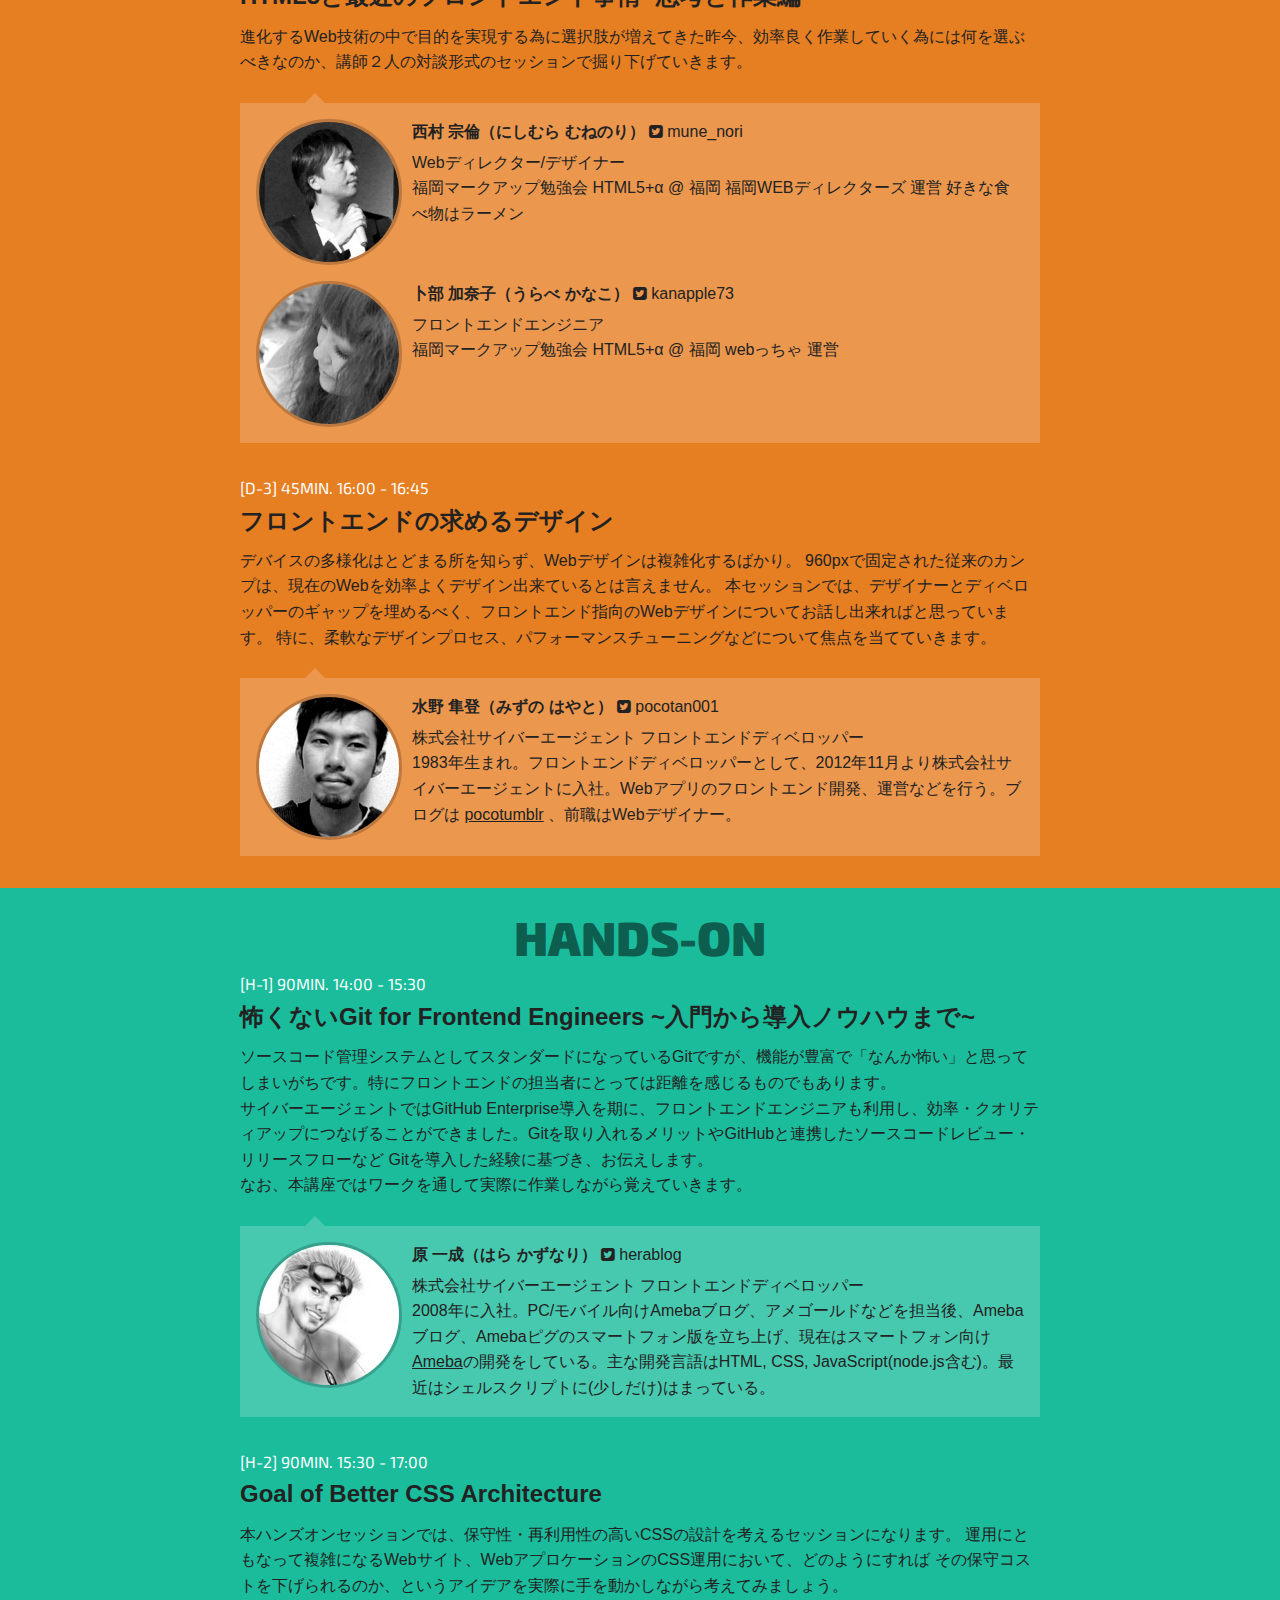
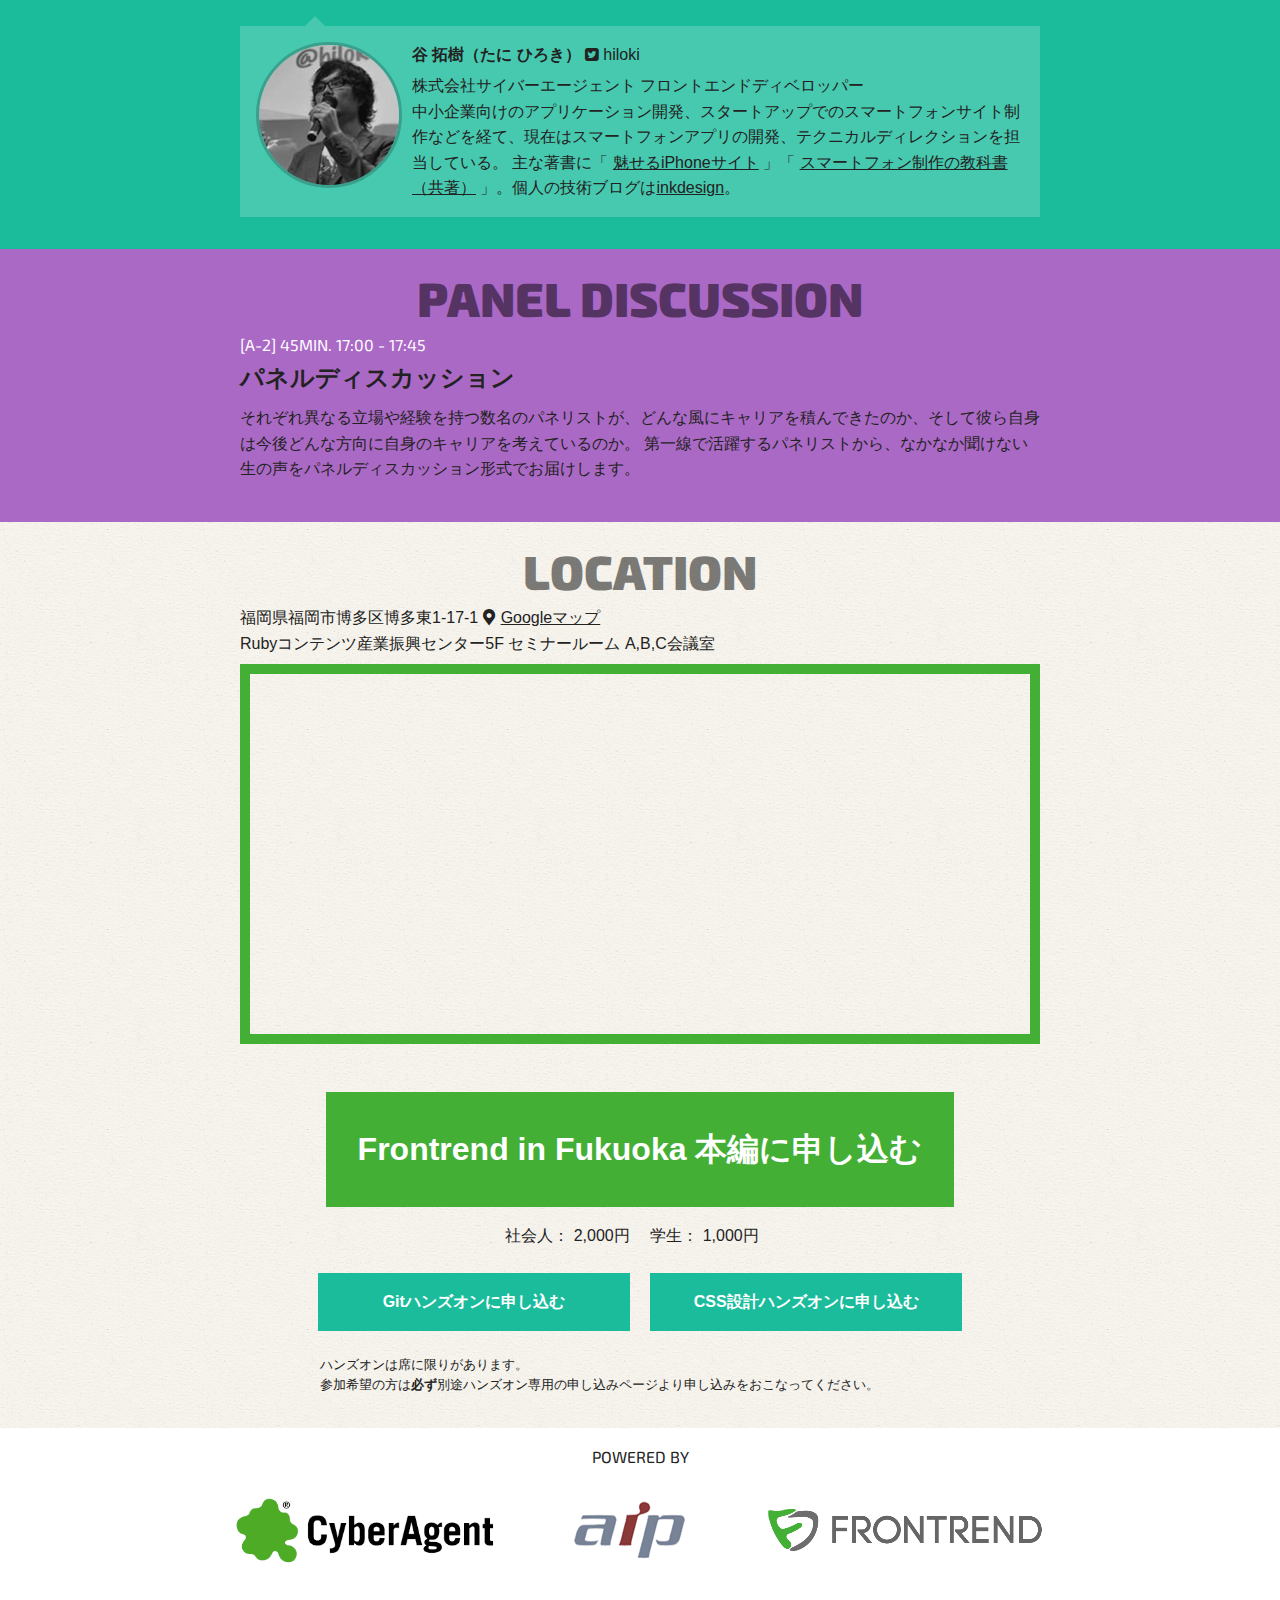
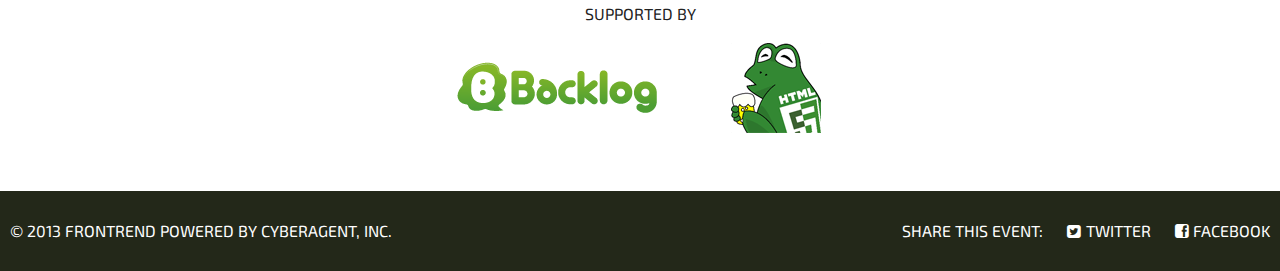
==== commit 8232bba7: "Merge pull request #16 from hiloki/master" ====
--- a/frontrend/index.html
+++ b/frontrend/index.html
@@ -108,7 +108,8 @@
 					<td>
 						<div class="timetable__cell timetable__cell--engineer">
 							<span class="timetable__room timetable__room--engineer type">[E-2] 45min. 16:00</span>
-							<a href="#e-2" class="timetable__session-title">調整中</a>
+							<a href="#e-2" class="timetable__session-title">「HTML5でこんなことやりたいんですけど」というご相談を頂いたのでHTML5使わずにやってみた</a>
+							<br>下川 北斗
 						</div>
 					</td>
 					<td>
@@ -143,7 +144,7 @@
 								<dt>モデレーター：</dt>
 								<dd>中島 幸樹、斉藤 祐也</dd>
 								<dt>パネラー：</dt>
-								<dd>調整中</dd>
+								<dd>佐藤 歩、泉水 翔吾、谷 拓樹、原 一成、西村 宗倫、卜部 加奈子</dd>
 							</dl>
 						</div>
 					</td>
@@ -269,23 +270,25 @@
 		</div>
 
 		<div id="e-2" class="sessions__content session">
-			<p class="session__info"><span class="session__room"></span><span class="session__time type">[E-2] 45min. 15:45 -</span></p>
-			<h3 class="session__title">調整中</h3>
-<!-- 			<div class="session__description">
-				<p></p>
-			</div>
-			<div class="speaker">
-				<div class="media">
-					<img src="/frontrend/images/sensui.jpg" class="speaker__image media__image">
-					<div class="speaker__body media__body">
-						<h4 class="speaker__name"></h4>
-						<p class="speaker__account"><a href="http://twitter.com/"><i class="icon icon--twitter-squared"></i></a></p>
-						<div class="speaker__profile">
-							<p></p>
-						</div>
-					</div>
-				</div>
-			</div> -->
+			<p class="session__info"><span class="session__room"></span><span class="session__time type">[E-2] 45min. 15:00 - 15:45</span></p>
+			<h3 class="session__title">「HTML5でこんなことやりたいんですけど」というご相談を頂いたのでHTML5使わずにやってみた</h3>
+			<div class="session__description">
+				<p>顧客の考える「HTML5でやりたいこと」は、HTML5まわりの新技術を使わなくても実現できたり、それらの技術を使わない方がニーズにマッチしたりすることもあります。 <br/>
+そういったご提案をする中で、それでも技術者は新技術について学んでおくべきだと思う根拠を、実例をもとにご紹介します。</p>
+			</div>
+			<div class="speaker">
+				<div class="media">
+					<img src="/frontrend/images/hokuts.jpg" class="speaker__image media__image">
+					<div class="speaker__body media__body">
+						<h4 class="speaker__name">下川 北斗（しもかわ ほくと）</h4>
+						<p class="speaker__account"><a href="http://twitter.com/hokuts"><i class="icon icon--twitter-squared"></i>hokuts</a></p>
+						<div class="speaker__profile">
+							<p>株式会社アルキー 代表取締役、プログラマー
+<p>OpenIDやOAuthを利用した認証基盤を中心に、様々なwebアプリケーションの開発に携わる。 クライアントサイドでは、iPhoneアプリの開発や、HTML上でのアニメーション表現などを主に請け負う。 2009年9月から2年半、福岡でHTML5のコミュニティを運営。</p>
+						</div>
+					</div>
+				</div>
+			</div>
 		</div>
 
 		<div id="e-3" class="sessions__content session">
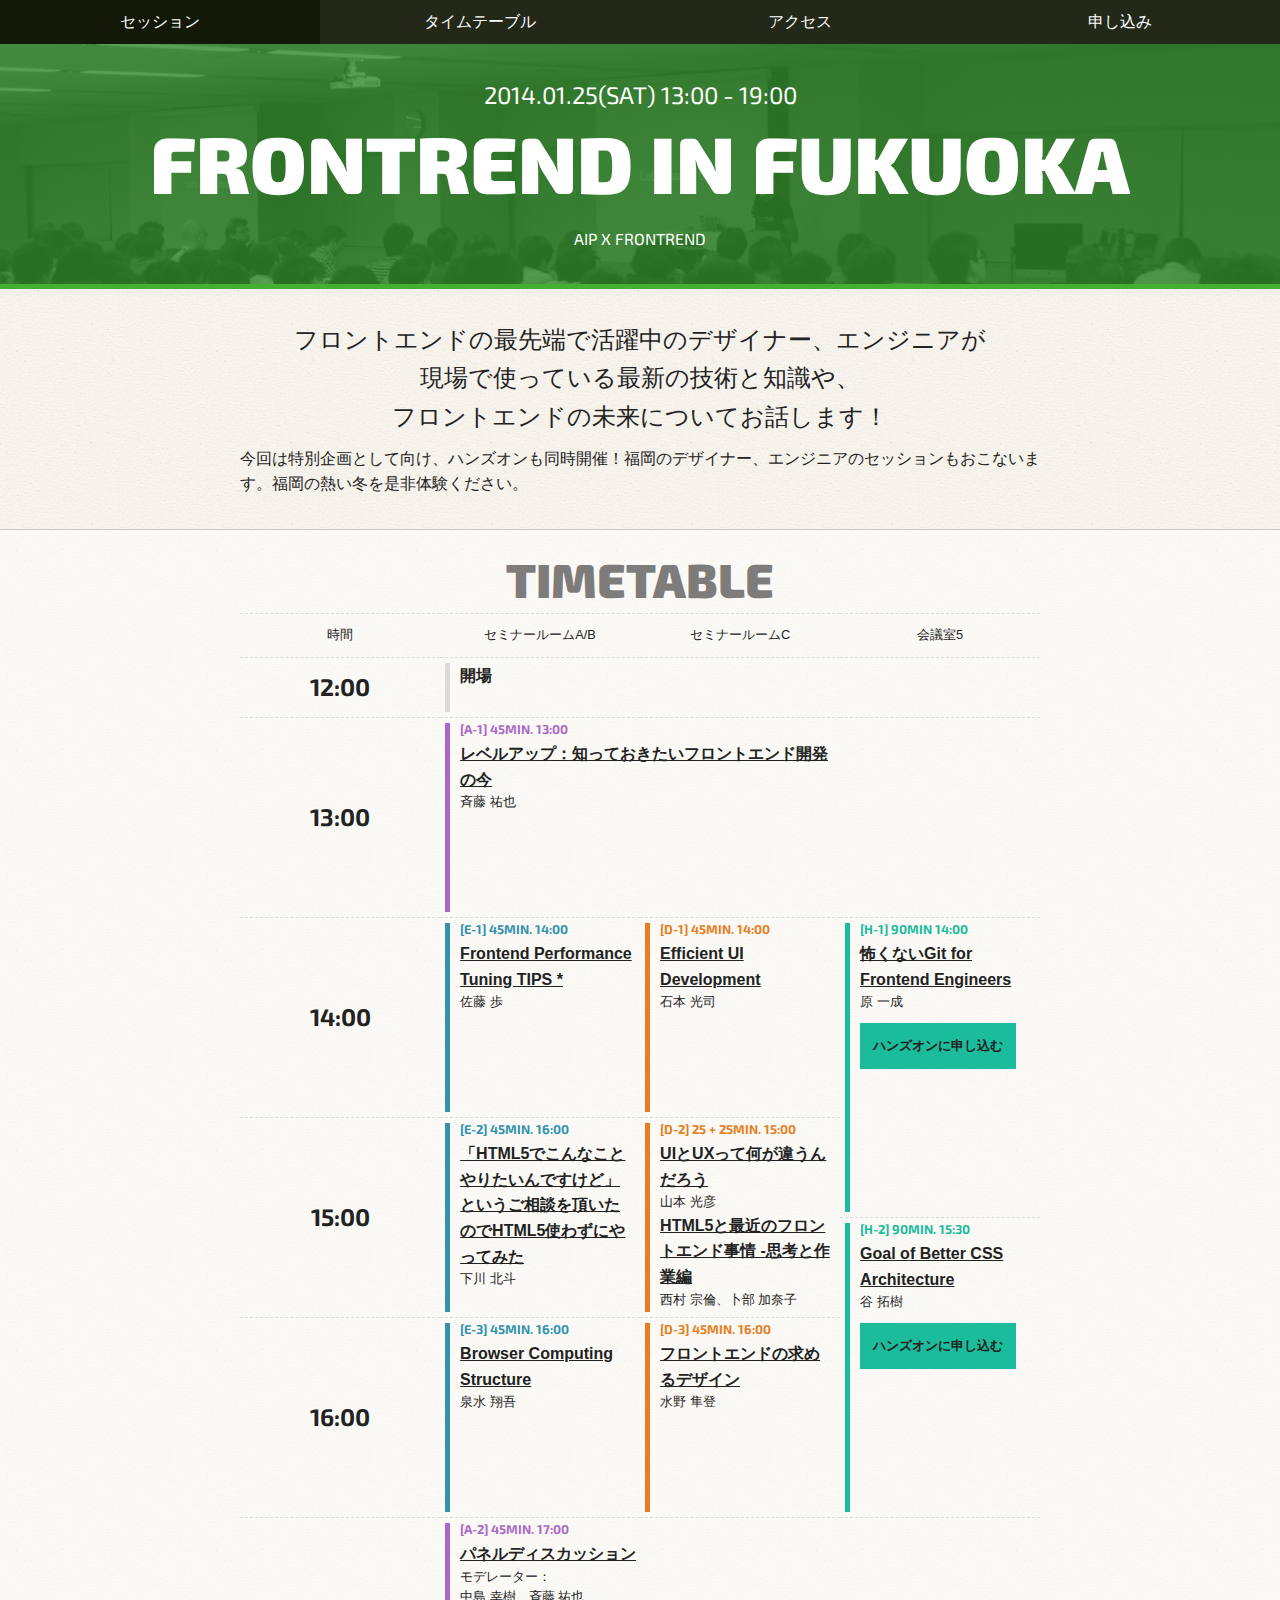
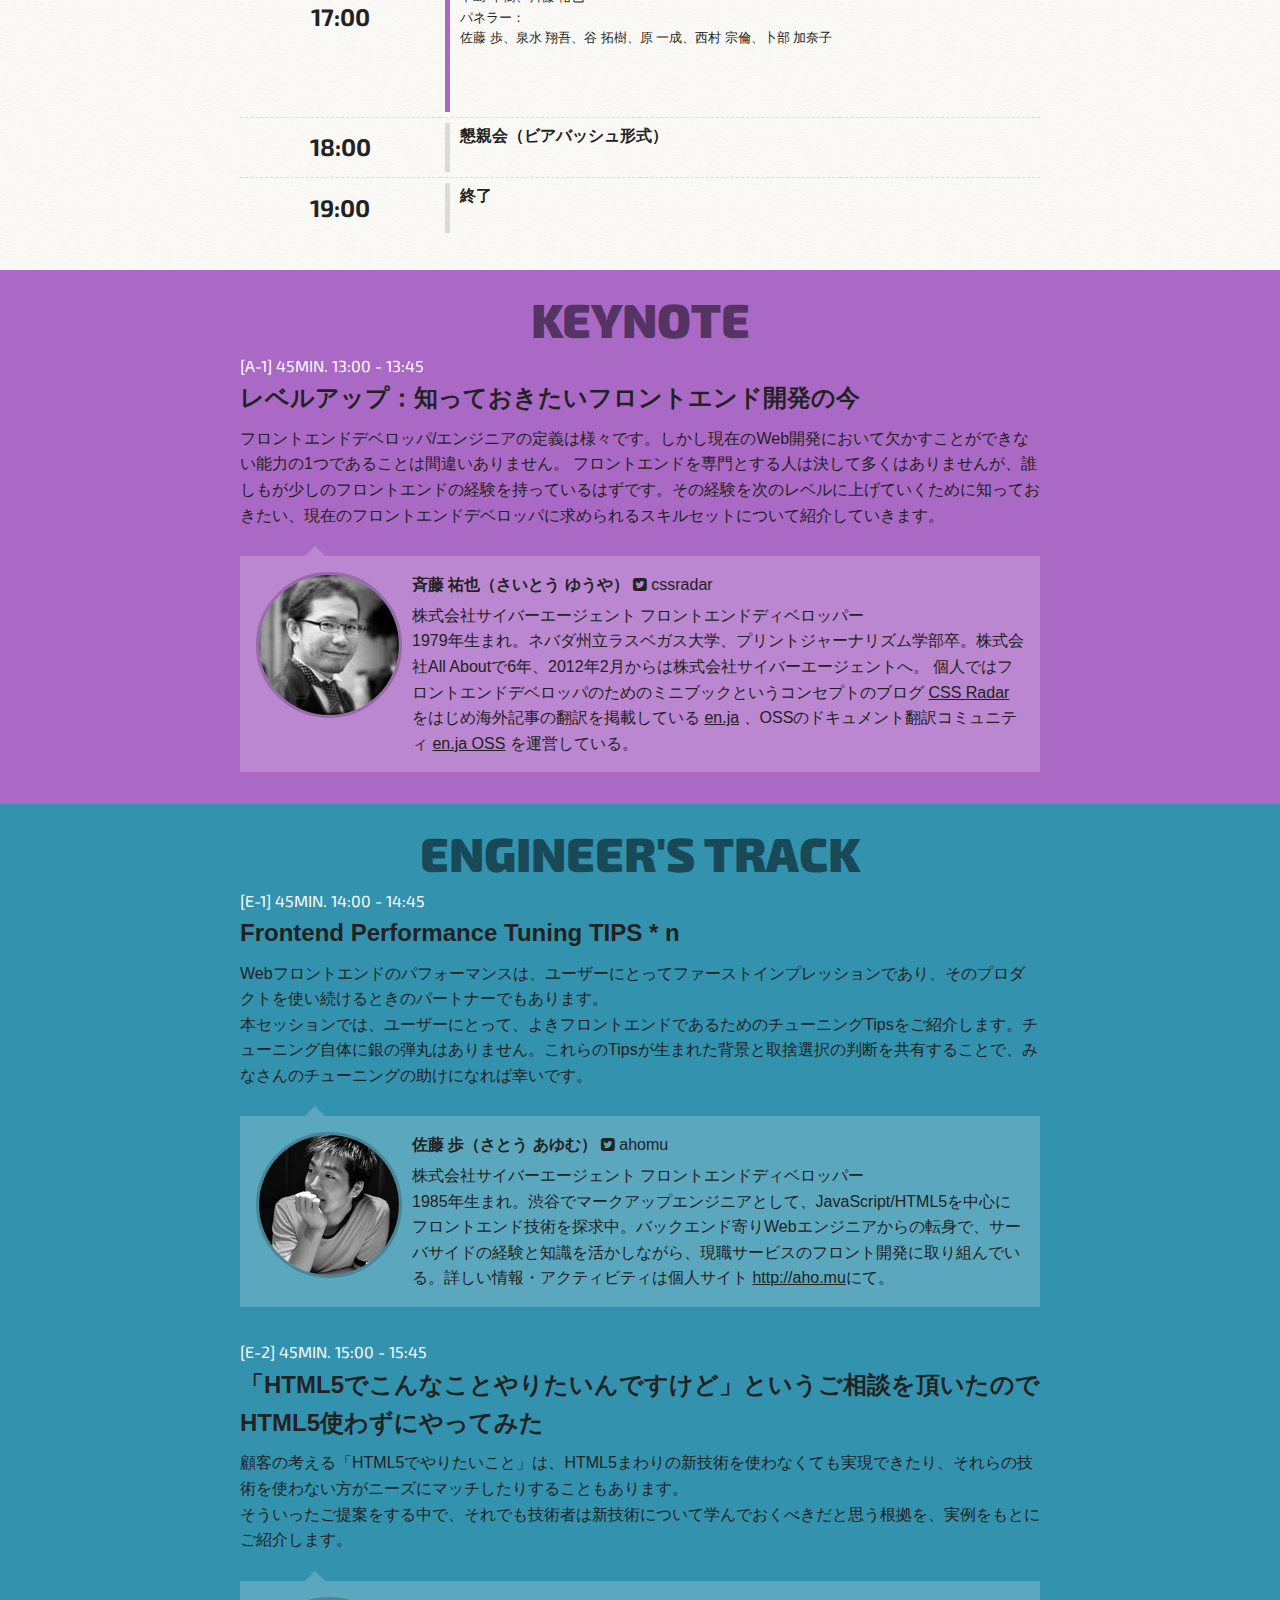
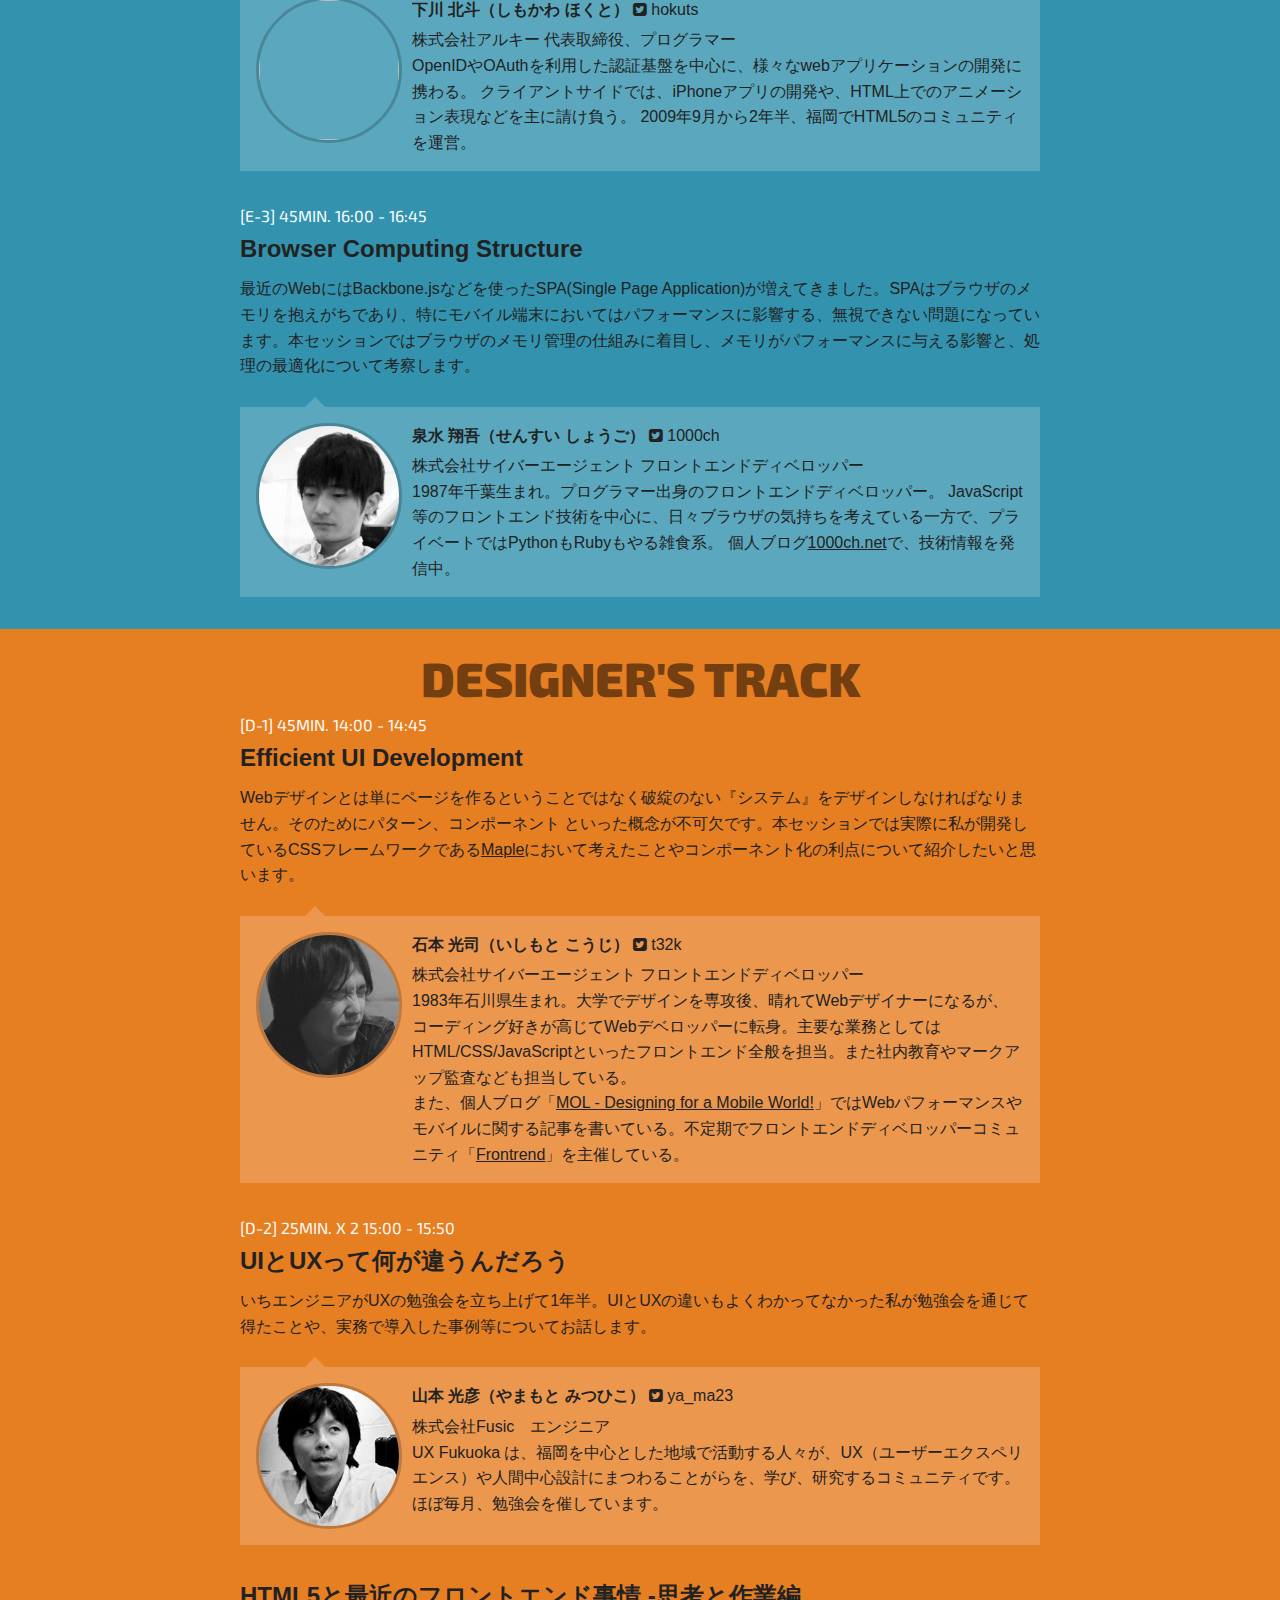
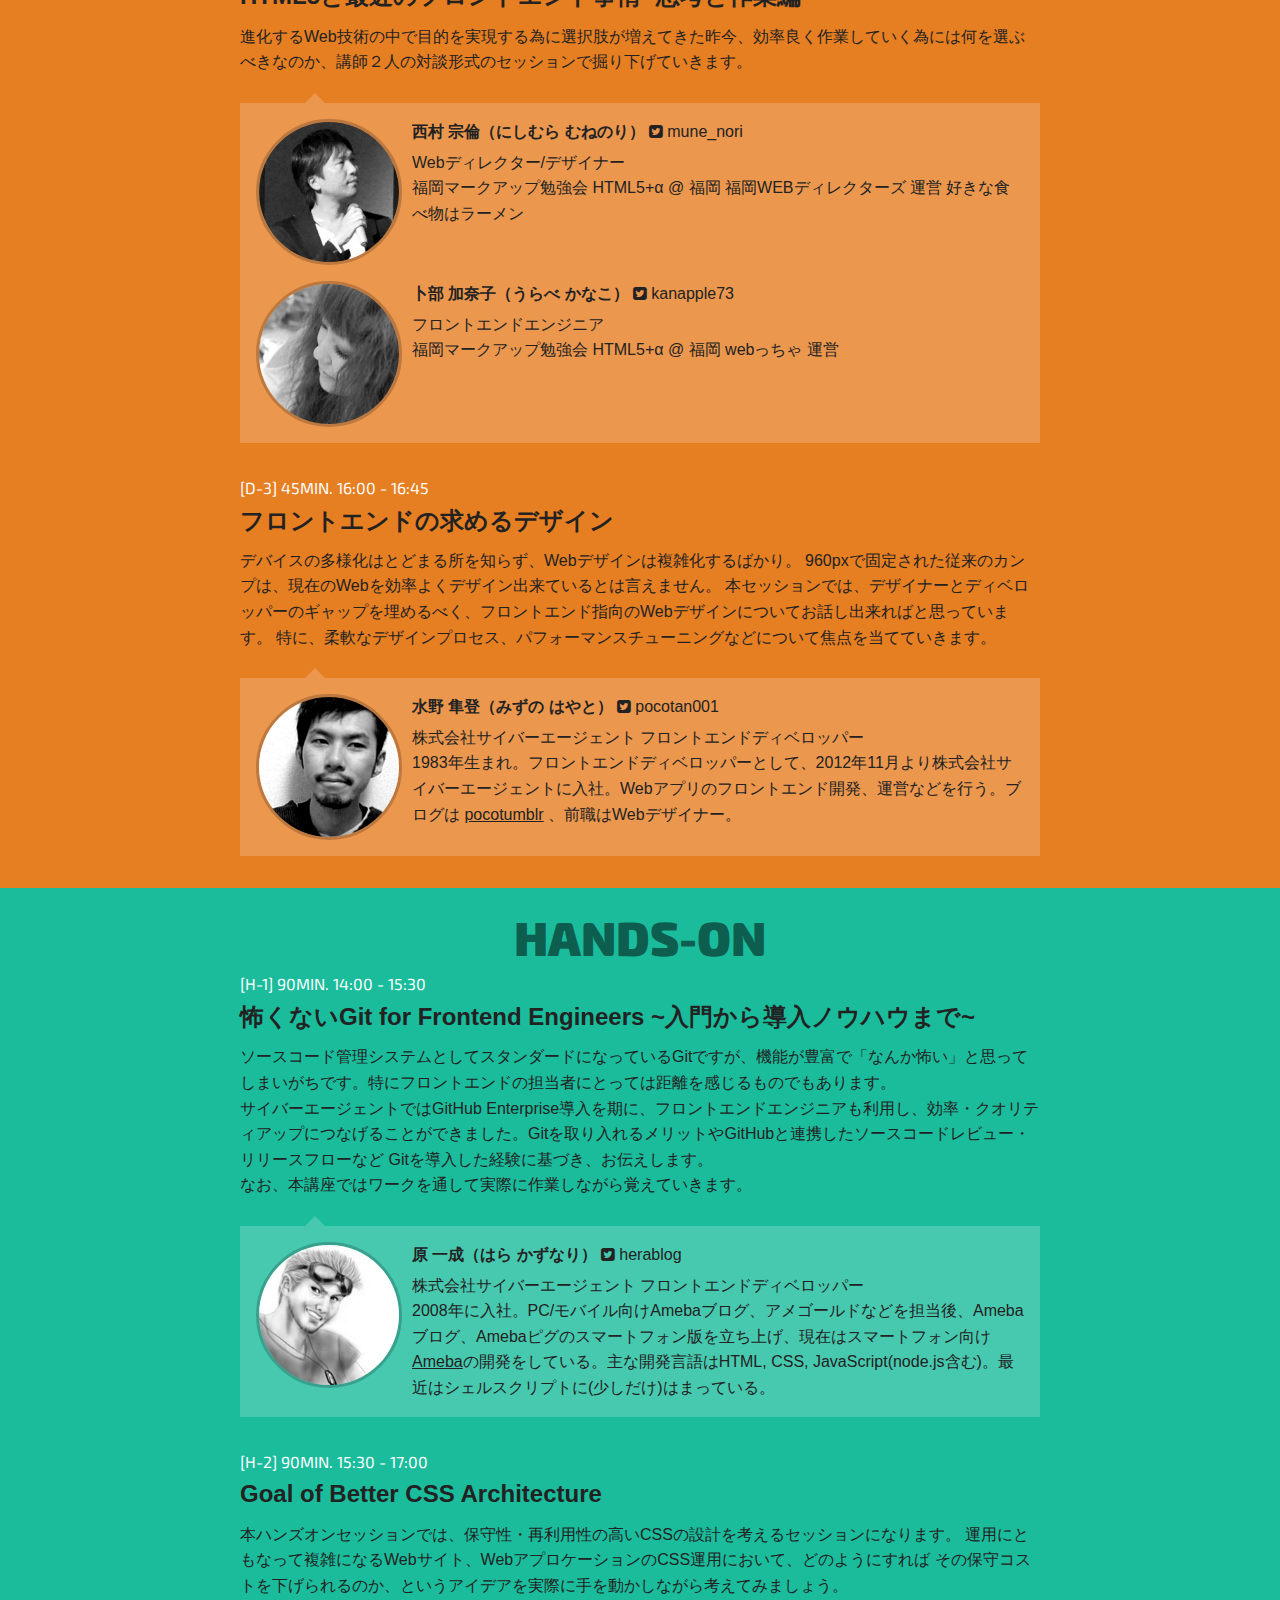
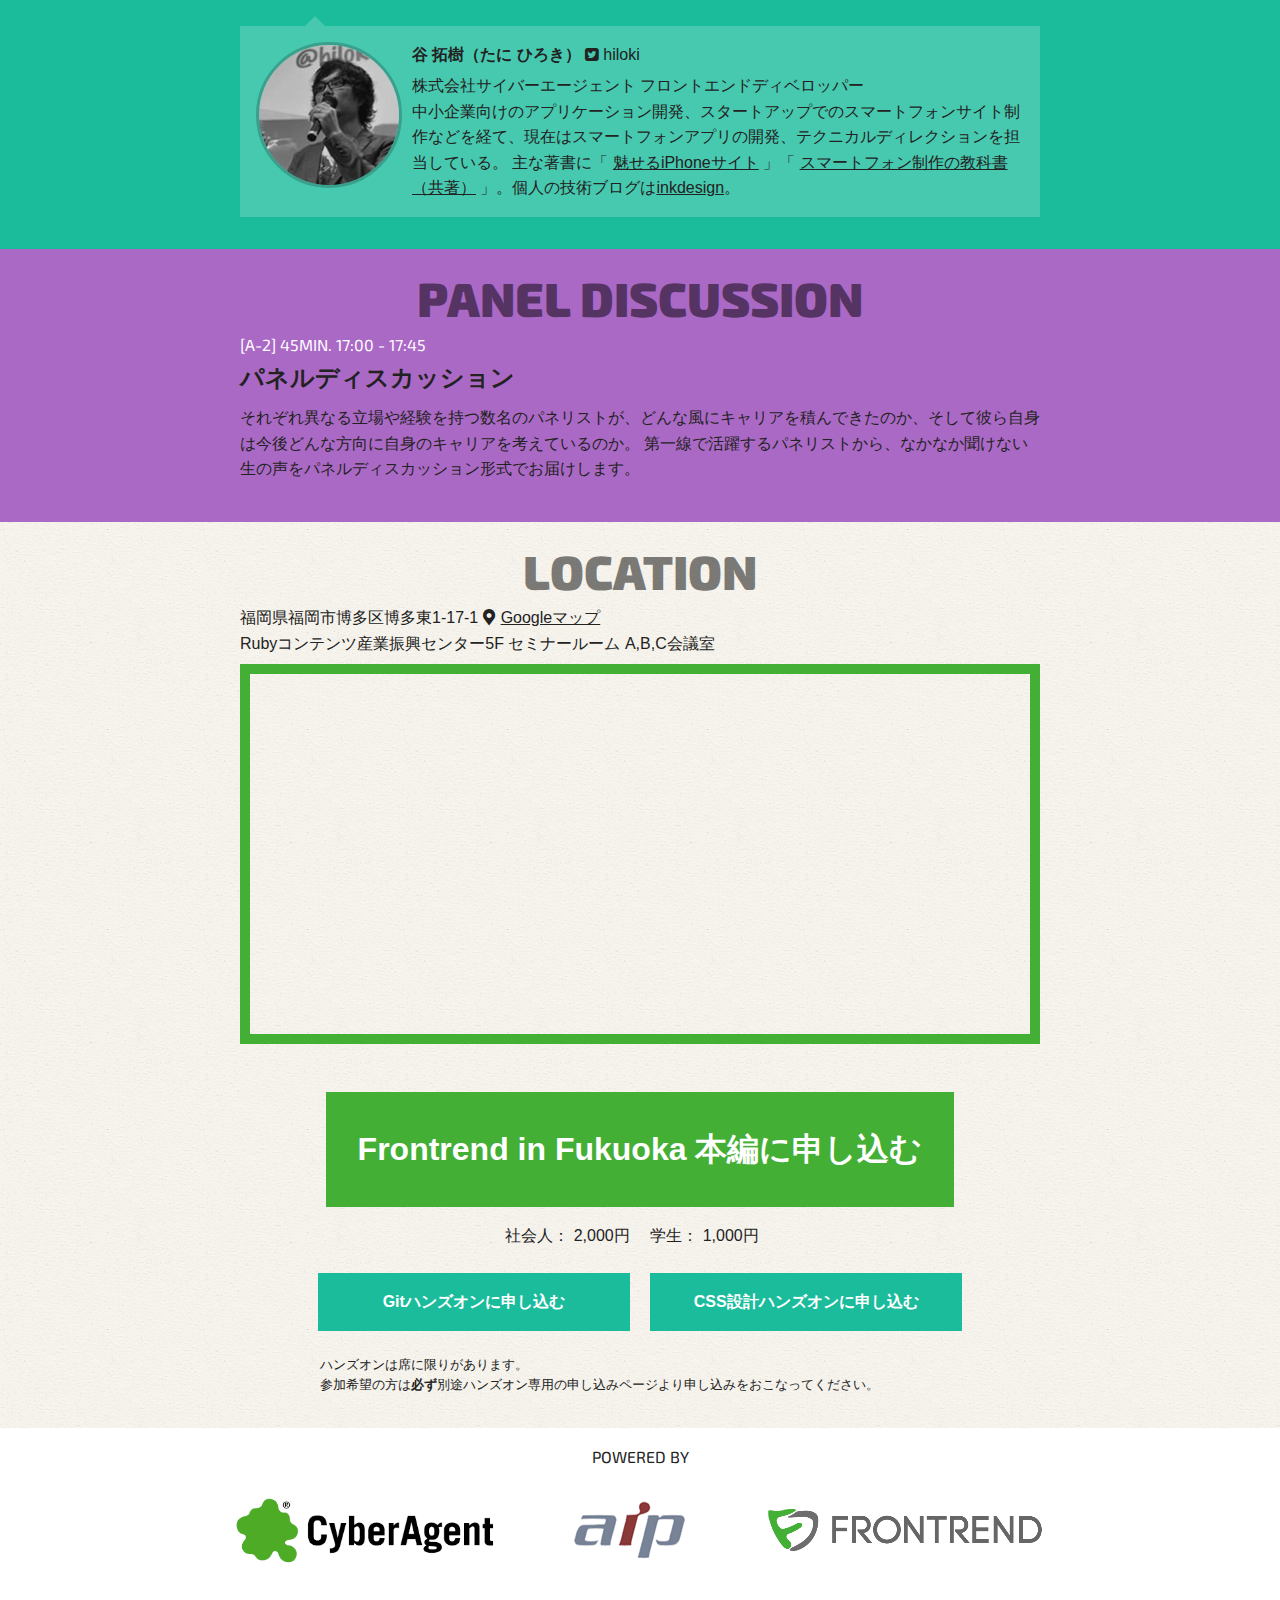
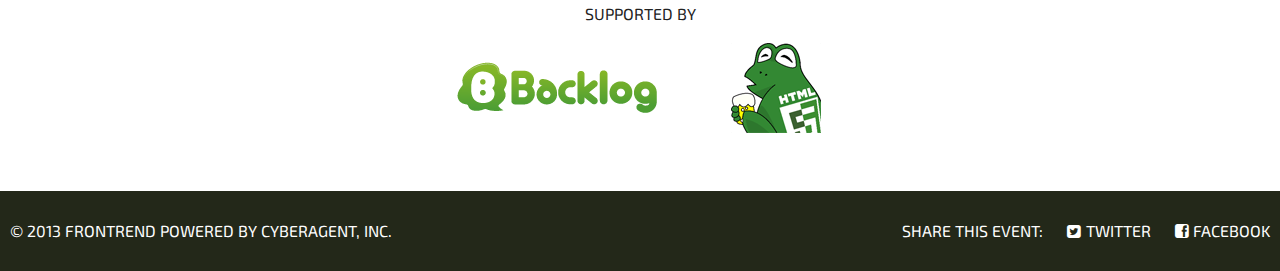
==== commit 66087525: "開場時刻を12:30→12:00に修正" ====
--- a/frontrend/index.html
+++ b/frontrend/index.html
@@ -74,7 +74,7 @@
 			</thead>
 			<tbody>
 				<tr class="sheet__cell">
-					<th class="timetable__time type">12:30</th>
+					<th class="timetable__time type">12:00</th>
 					<td colspan="2">
 						<div class="timetable__cell">
 							<span class="timetable__session-title">開場</span>
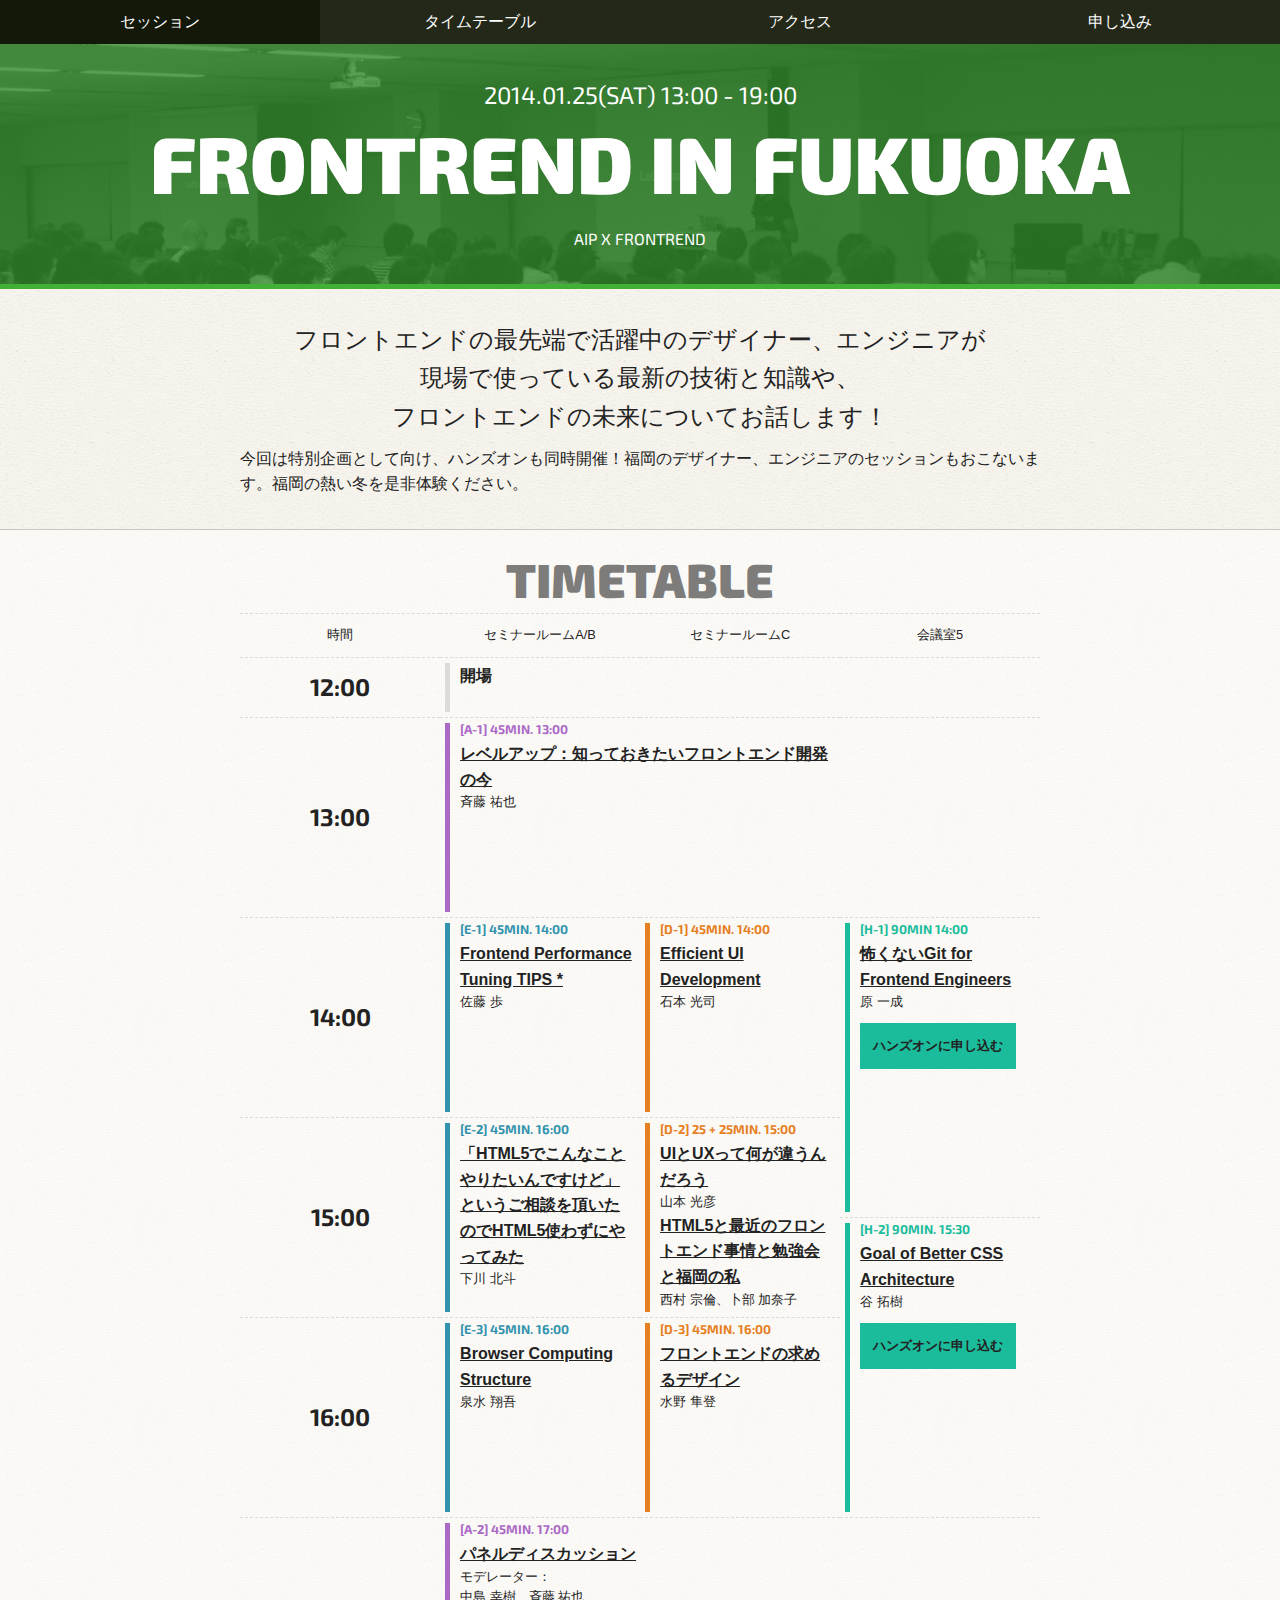
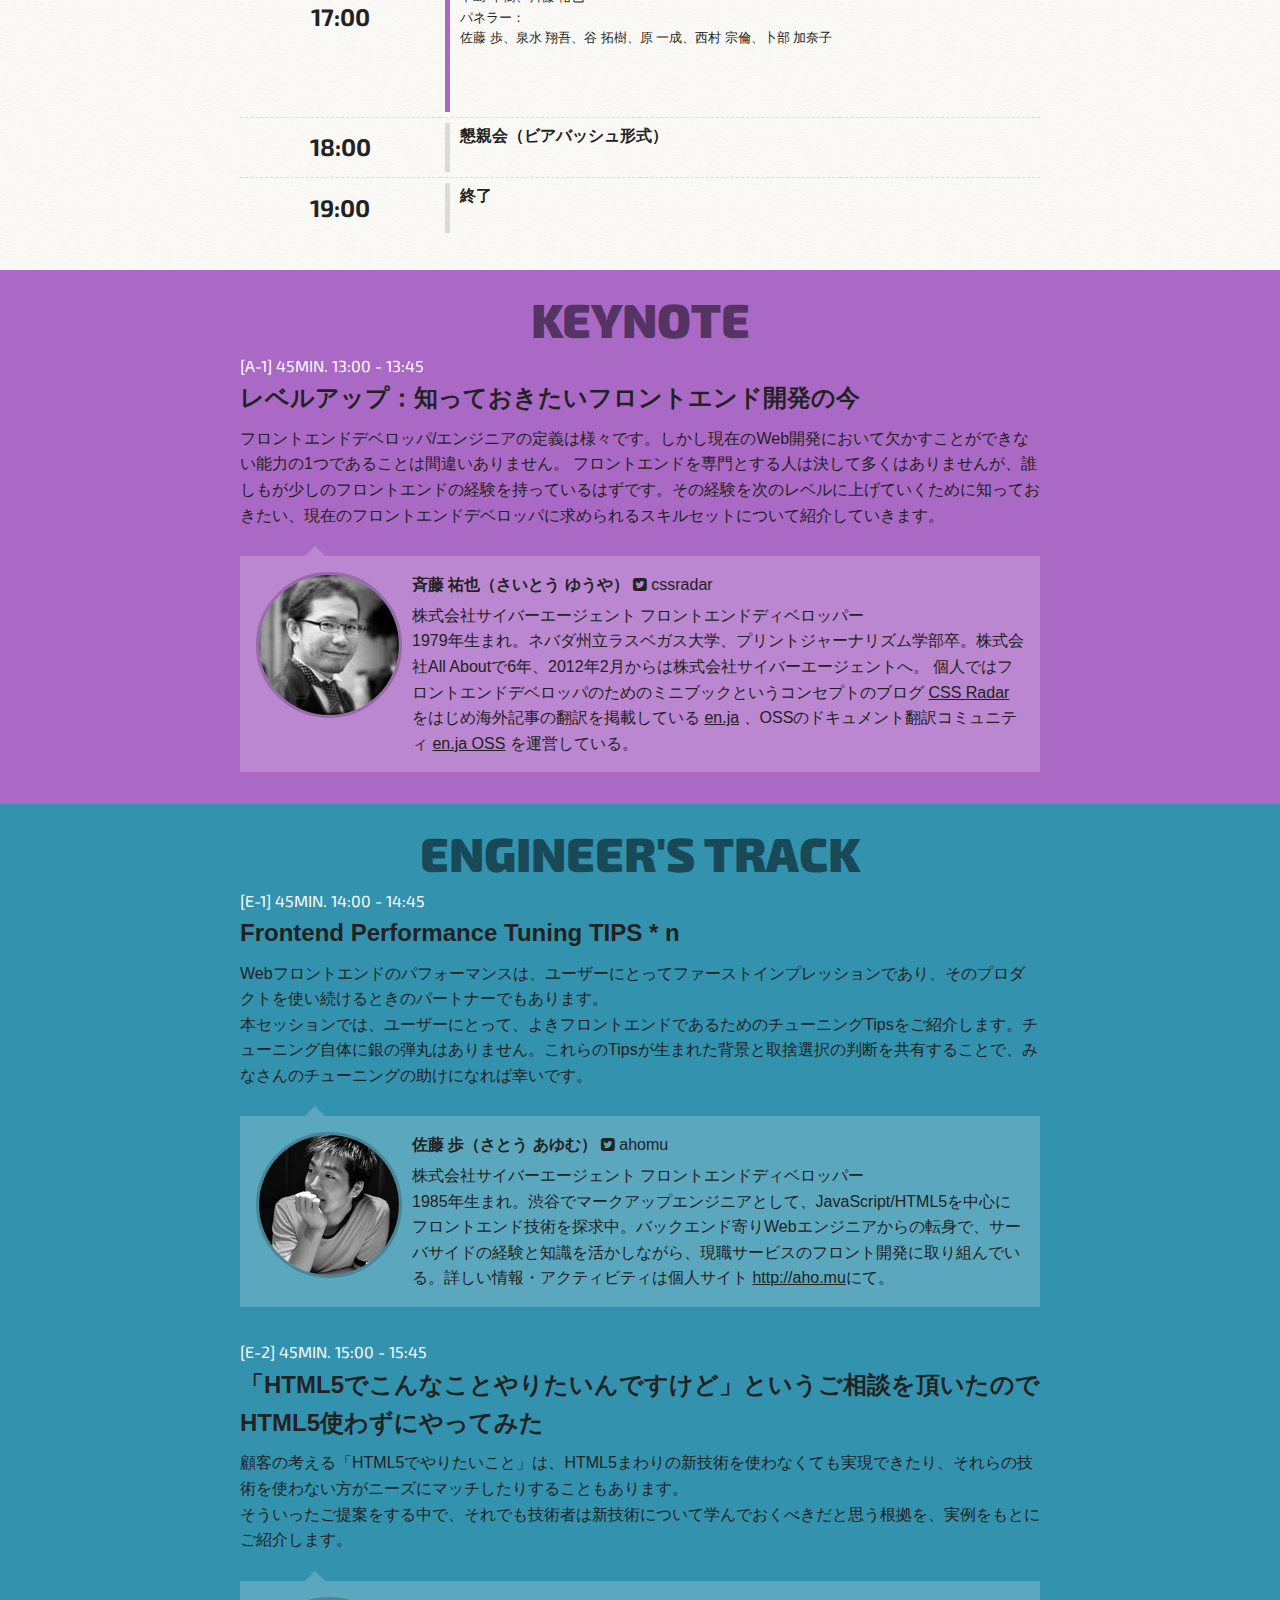
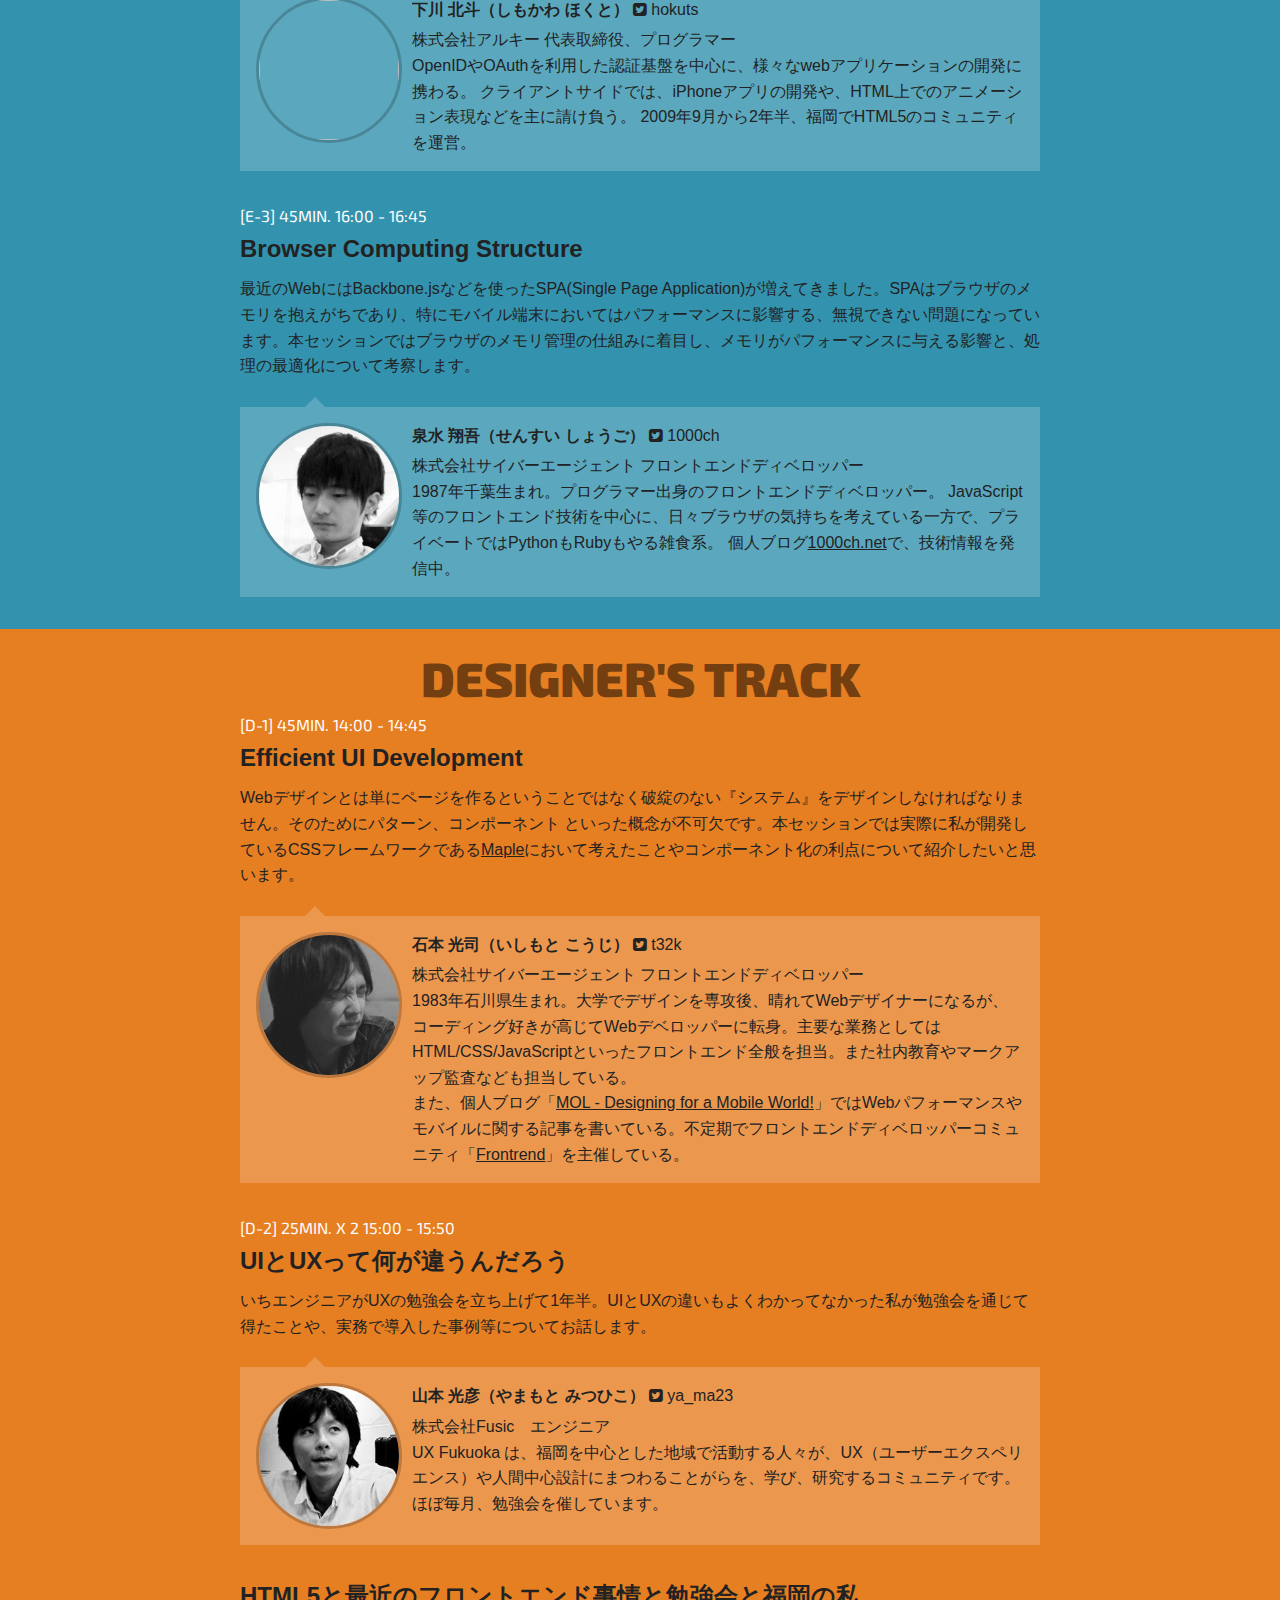
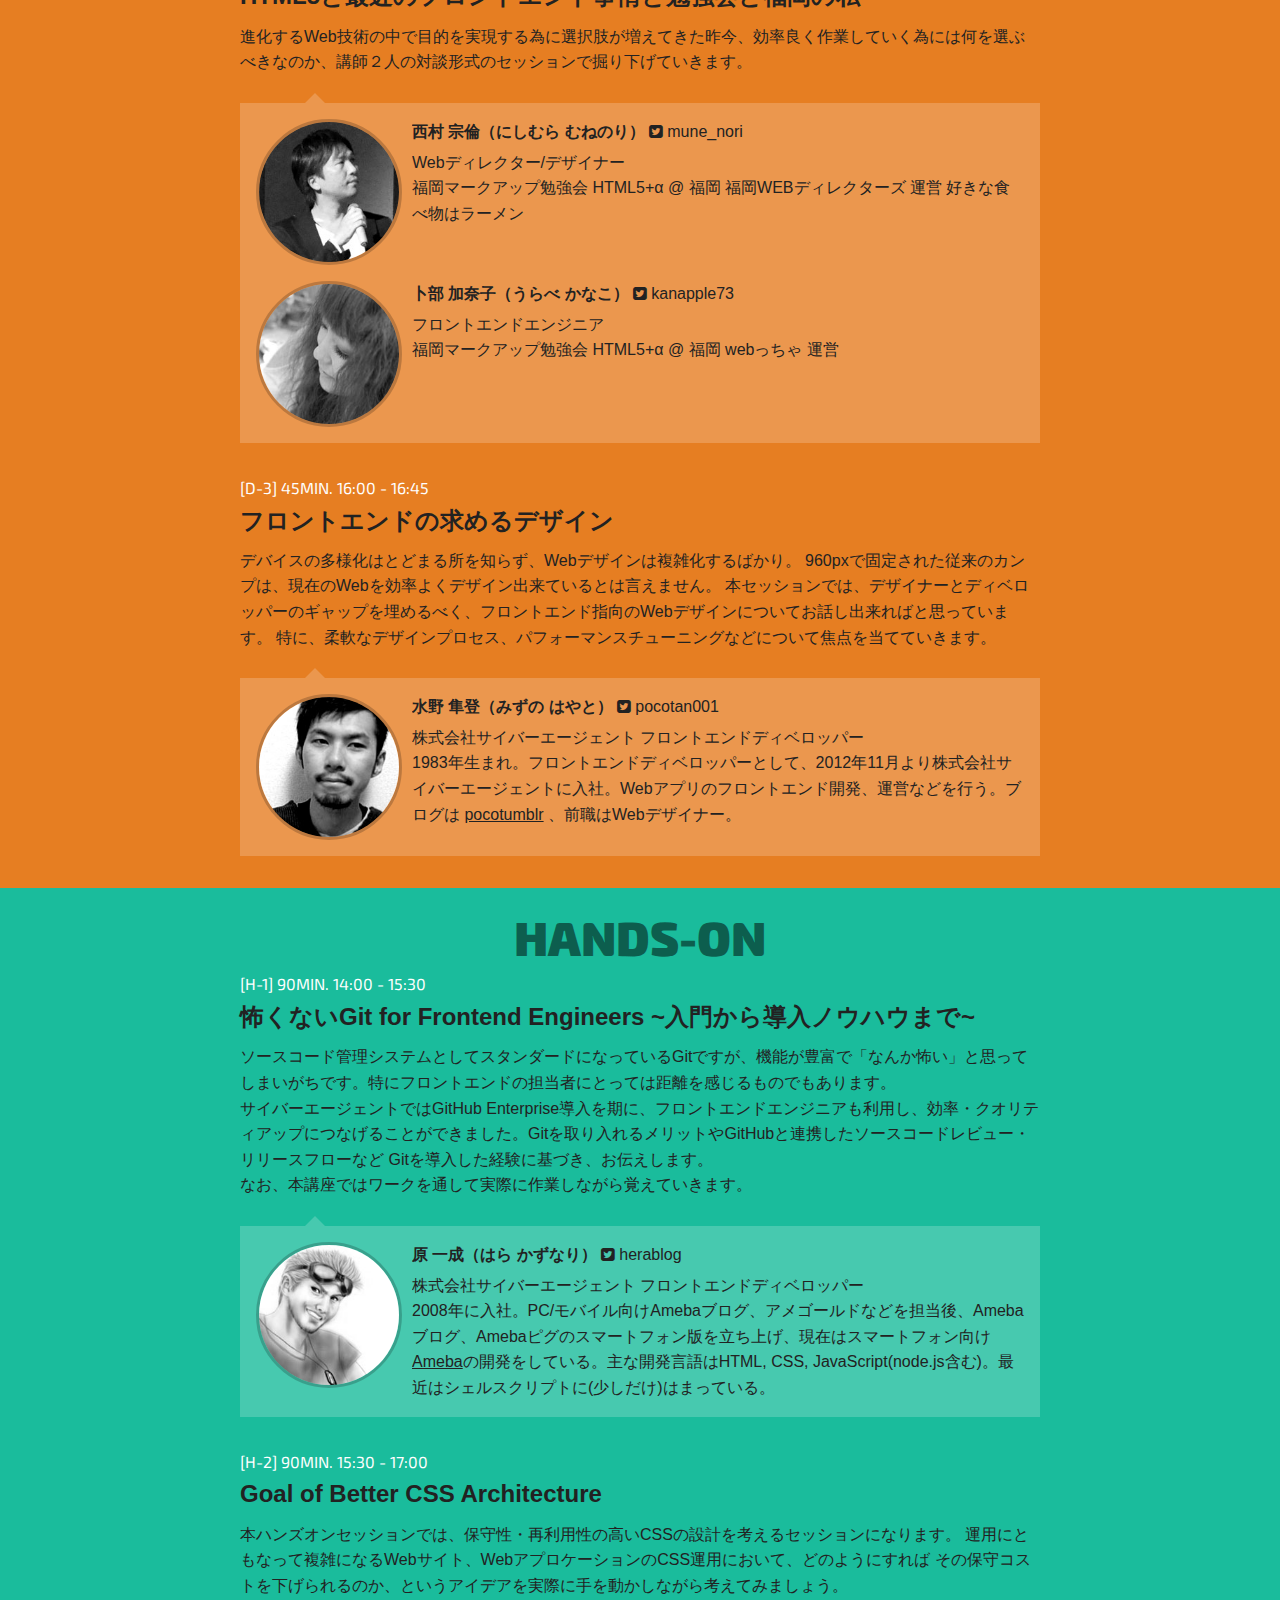
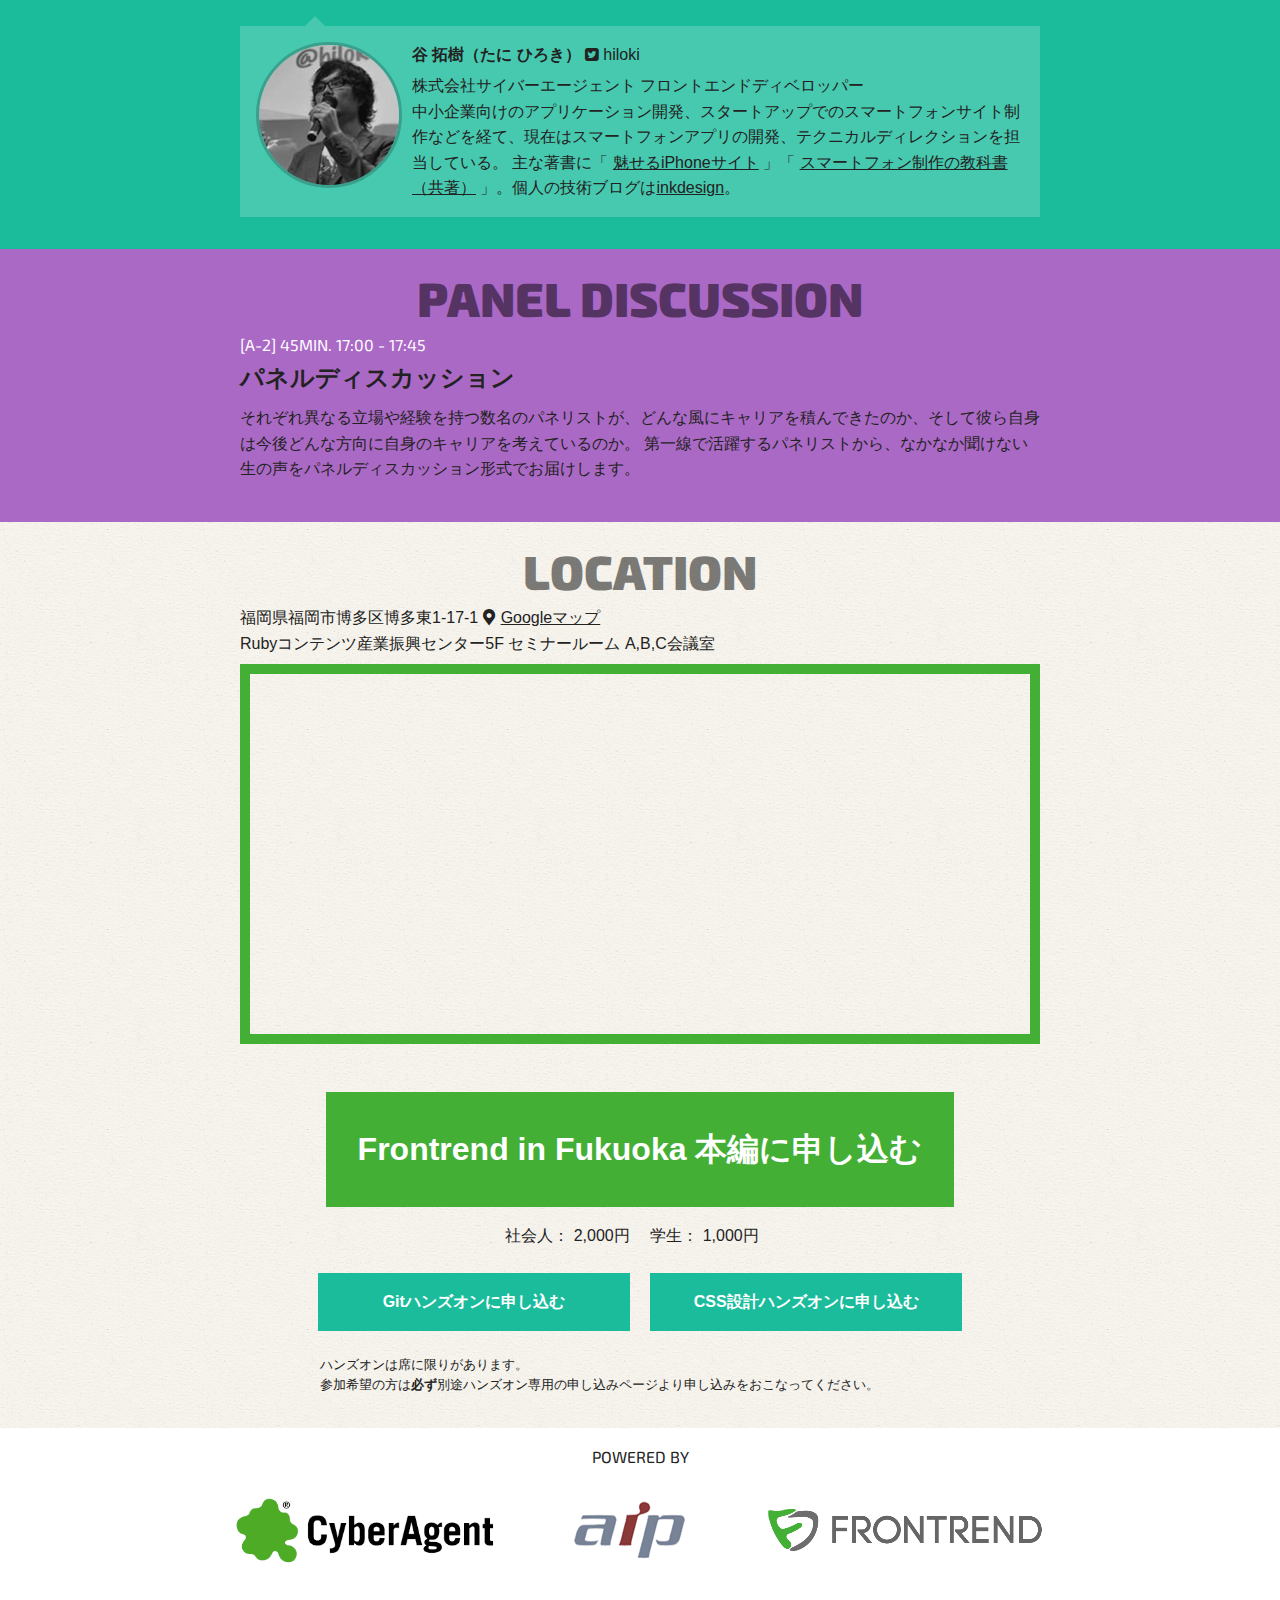
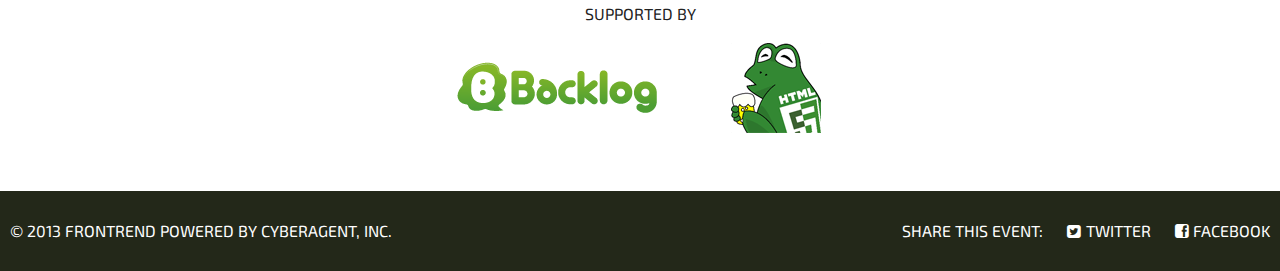
==== commit 7234ee44: "D-2bのセッションタイトルを更新" ====
--- a/frontrend/index.html
+++ b/frontrend/index.html
@@ -116,7 +116,7 @@
 						<div class="timetable__cell timetable__cell--designer">
 							<span class="timetable__room timetable__room--designer type">[D-2] 25 + 25min. 15:00</span>
 					<a href="#d-2a" class="timetable__session-title">UIとUXって何が違うんだろう</a><br/>山本 光彦<br>
-					<a href="#d-2b" class="timetable__session-title">HTML5と最近のフロントエンド事情 -思考と作業編</a><br/>西村 宗倫、卜部 加奈子
+					<a href="#d-2b" class="timetable__session-title">HTML5と最近のフロントエンド事情と勉強会と福岡の私</a><br/>西村 宗倫、卜部 加奈子
 						</div>
 					</td>
 				</tr>
@@ -363,7 +363,7 @@
 		</div>
 
 		<div id="d-2b" class="sessions__content session">
-			<h3 class="session__title">HTML5と最近のフロントエンド事情 -思考と作業編</h3>
+			<h3 class="session__title">HTML5と最近のフロントエンド事情と勉強会と福岡の私</h3>
 			<div class="session__description">
 				<p>進化するWeb技術の中で目的を実現する為に選択肢が増えてきた昨今、効率良く作業していく為には何を選ぶべきなのか、講師２人の対談形式のセッションで掘り下げていきます。</p>
 			</div>
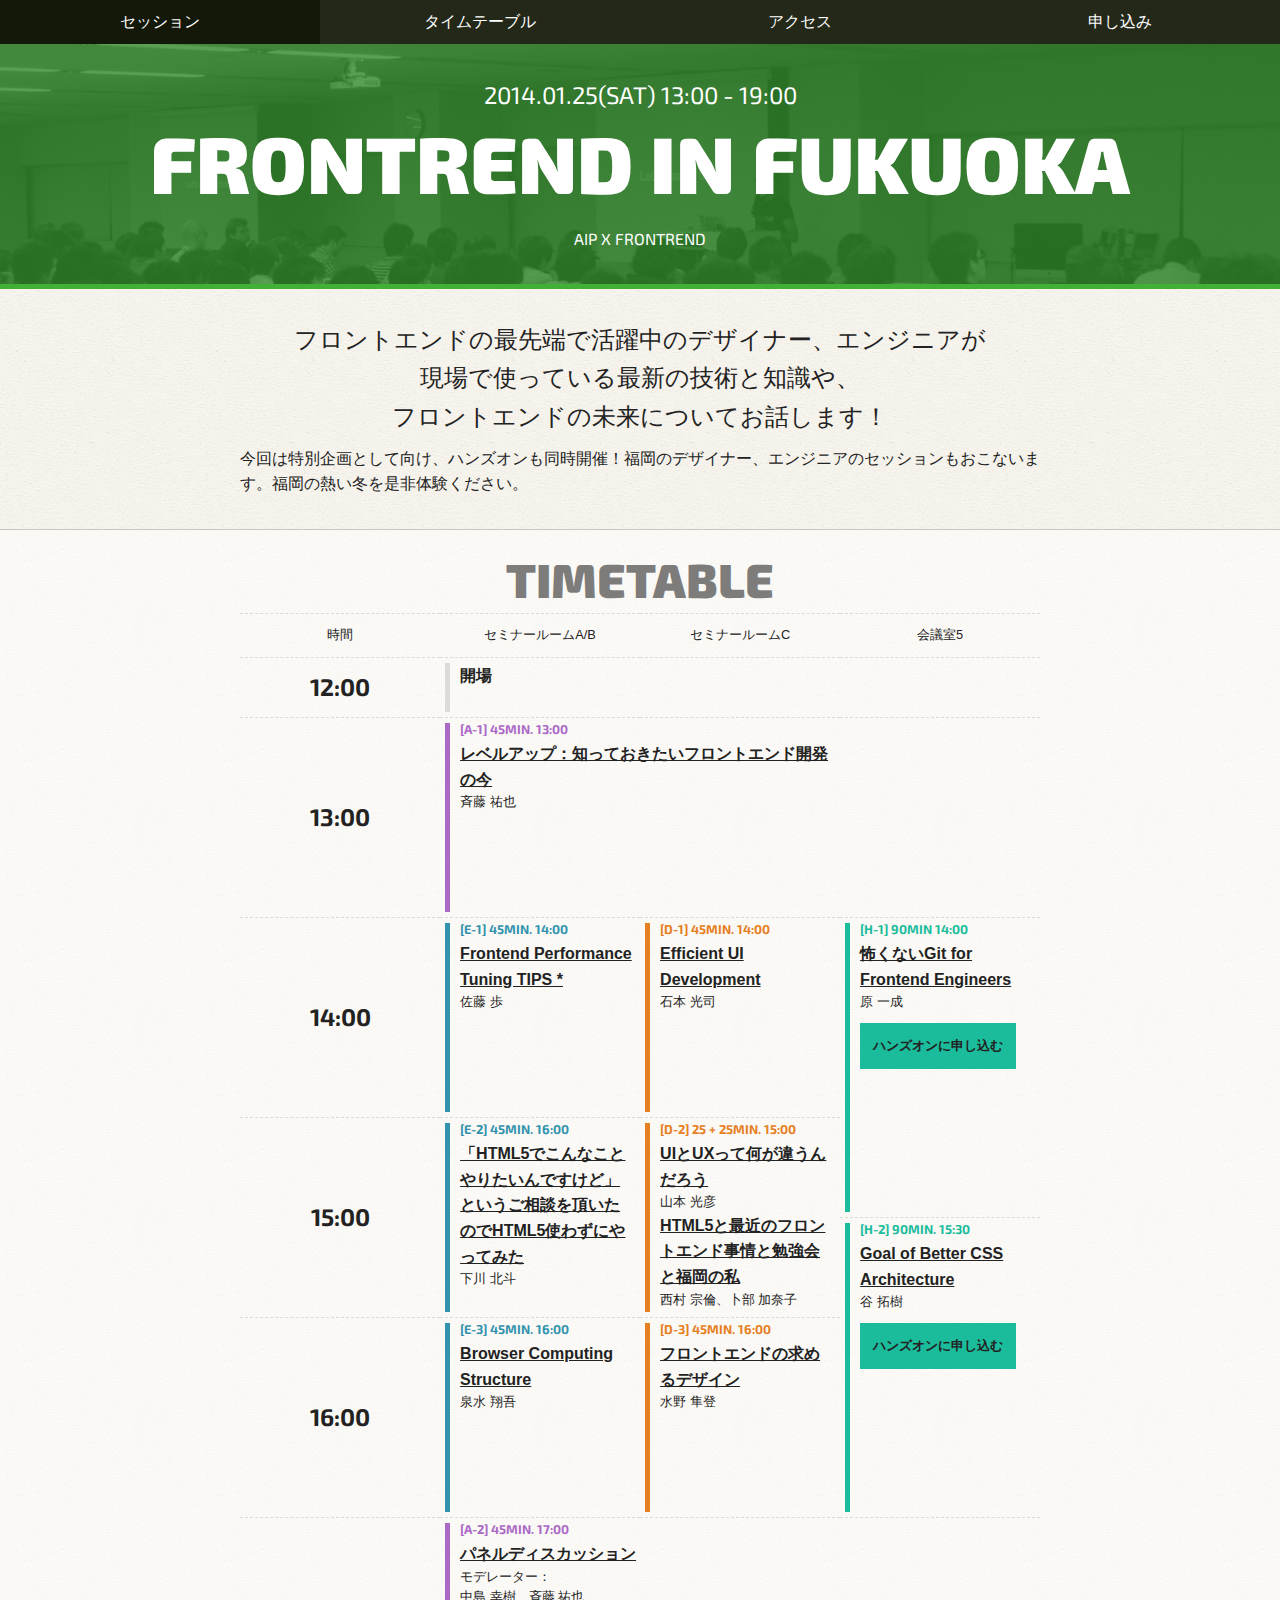
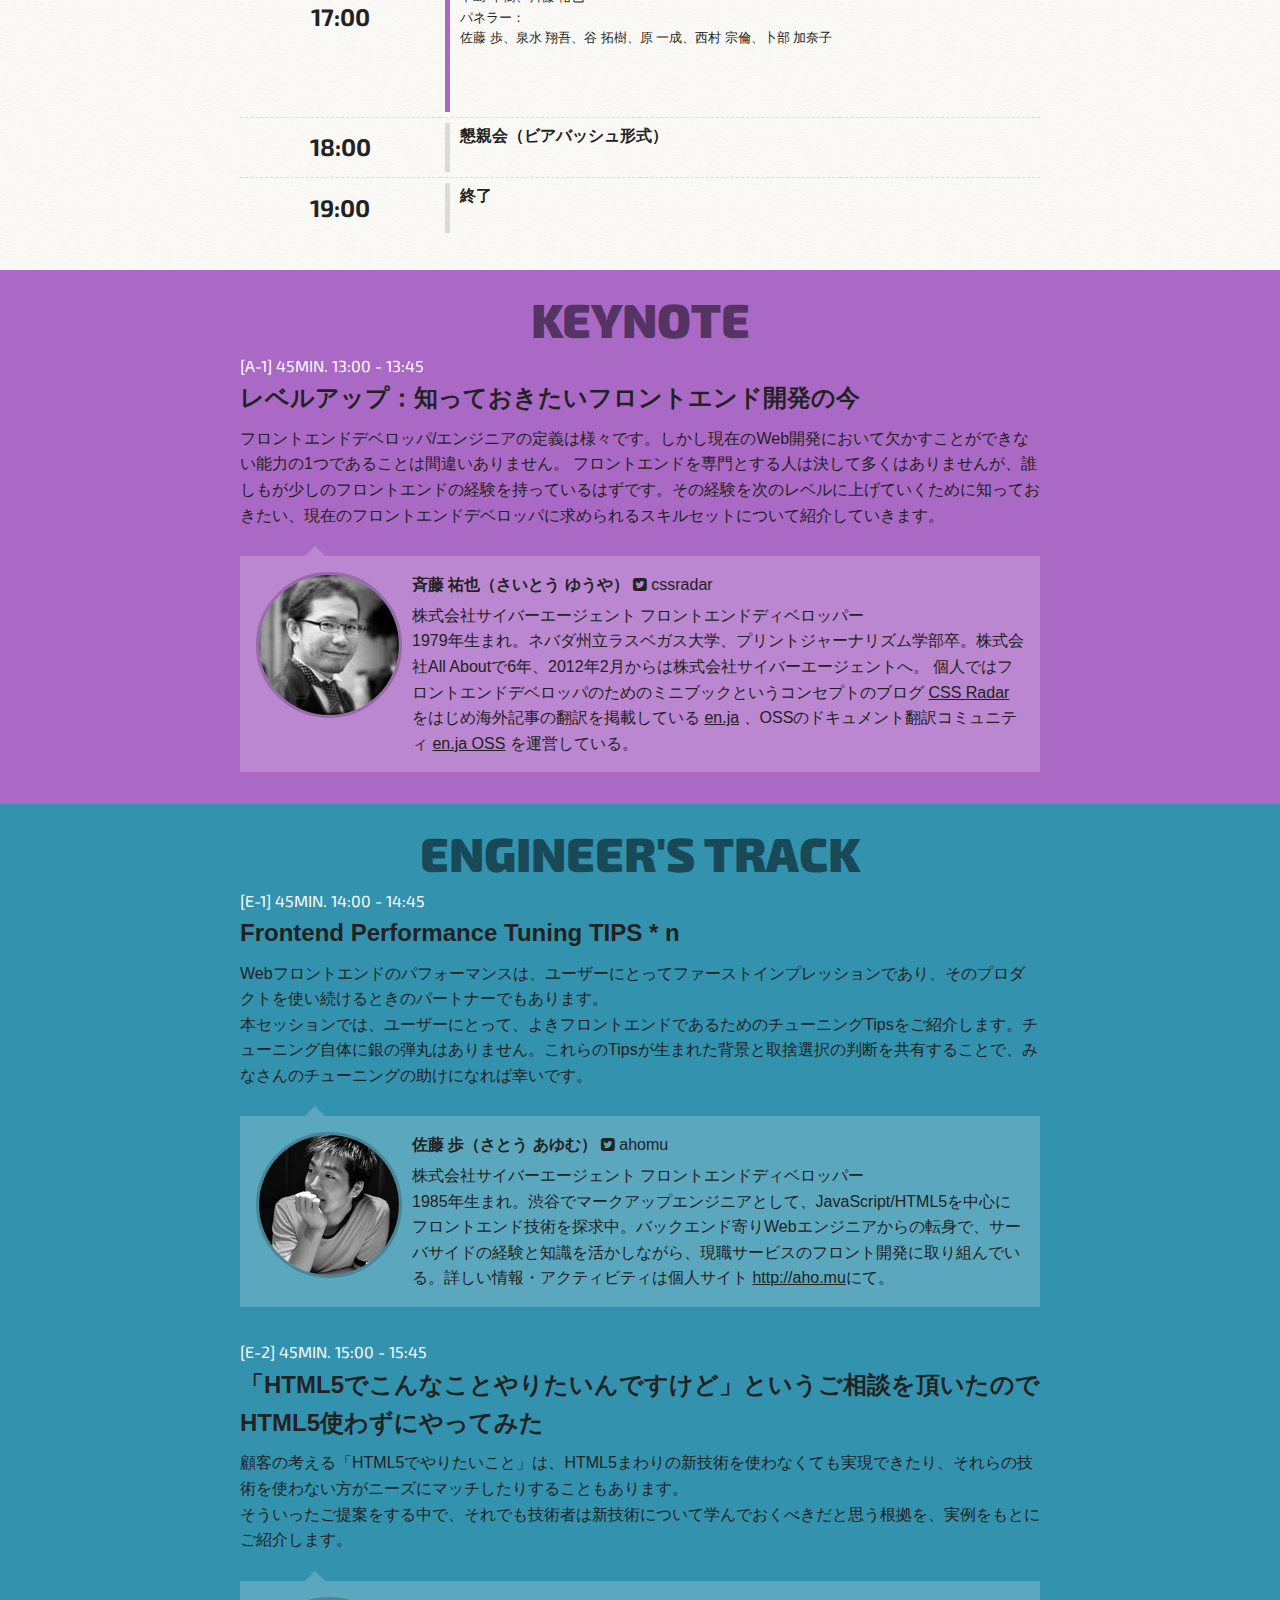
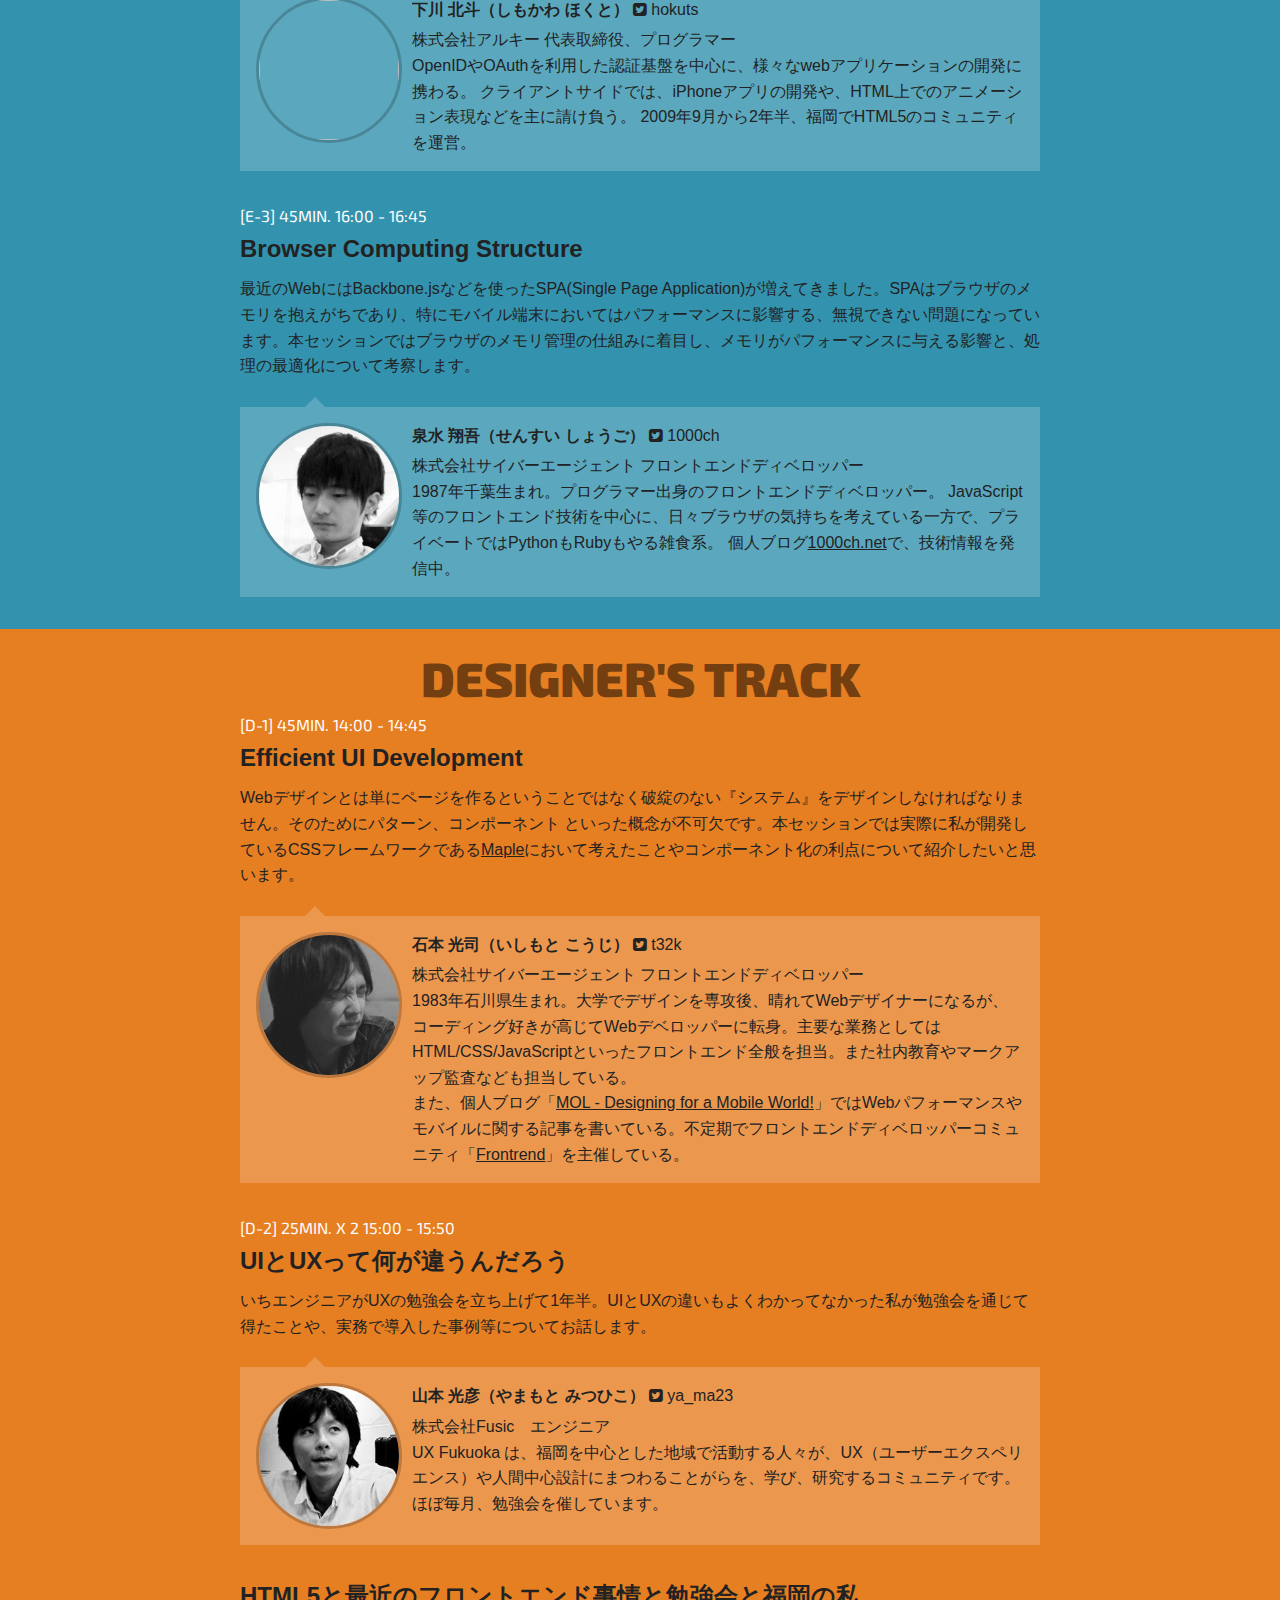
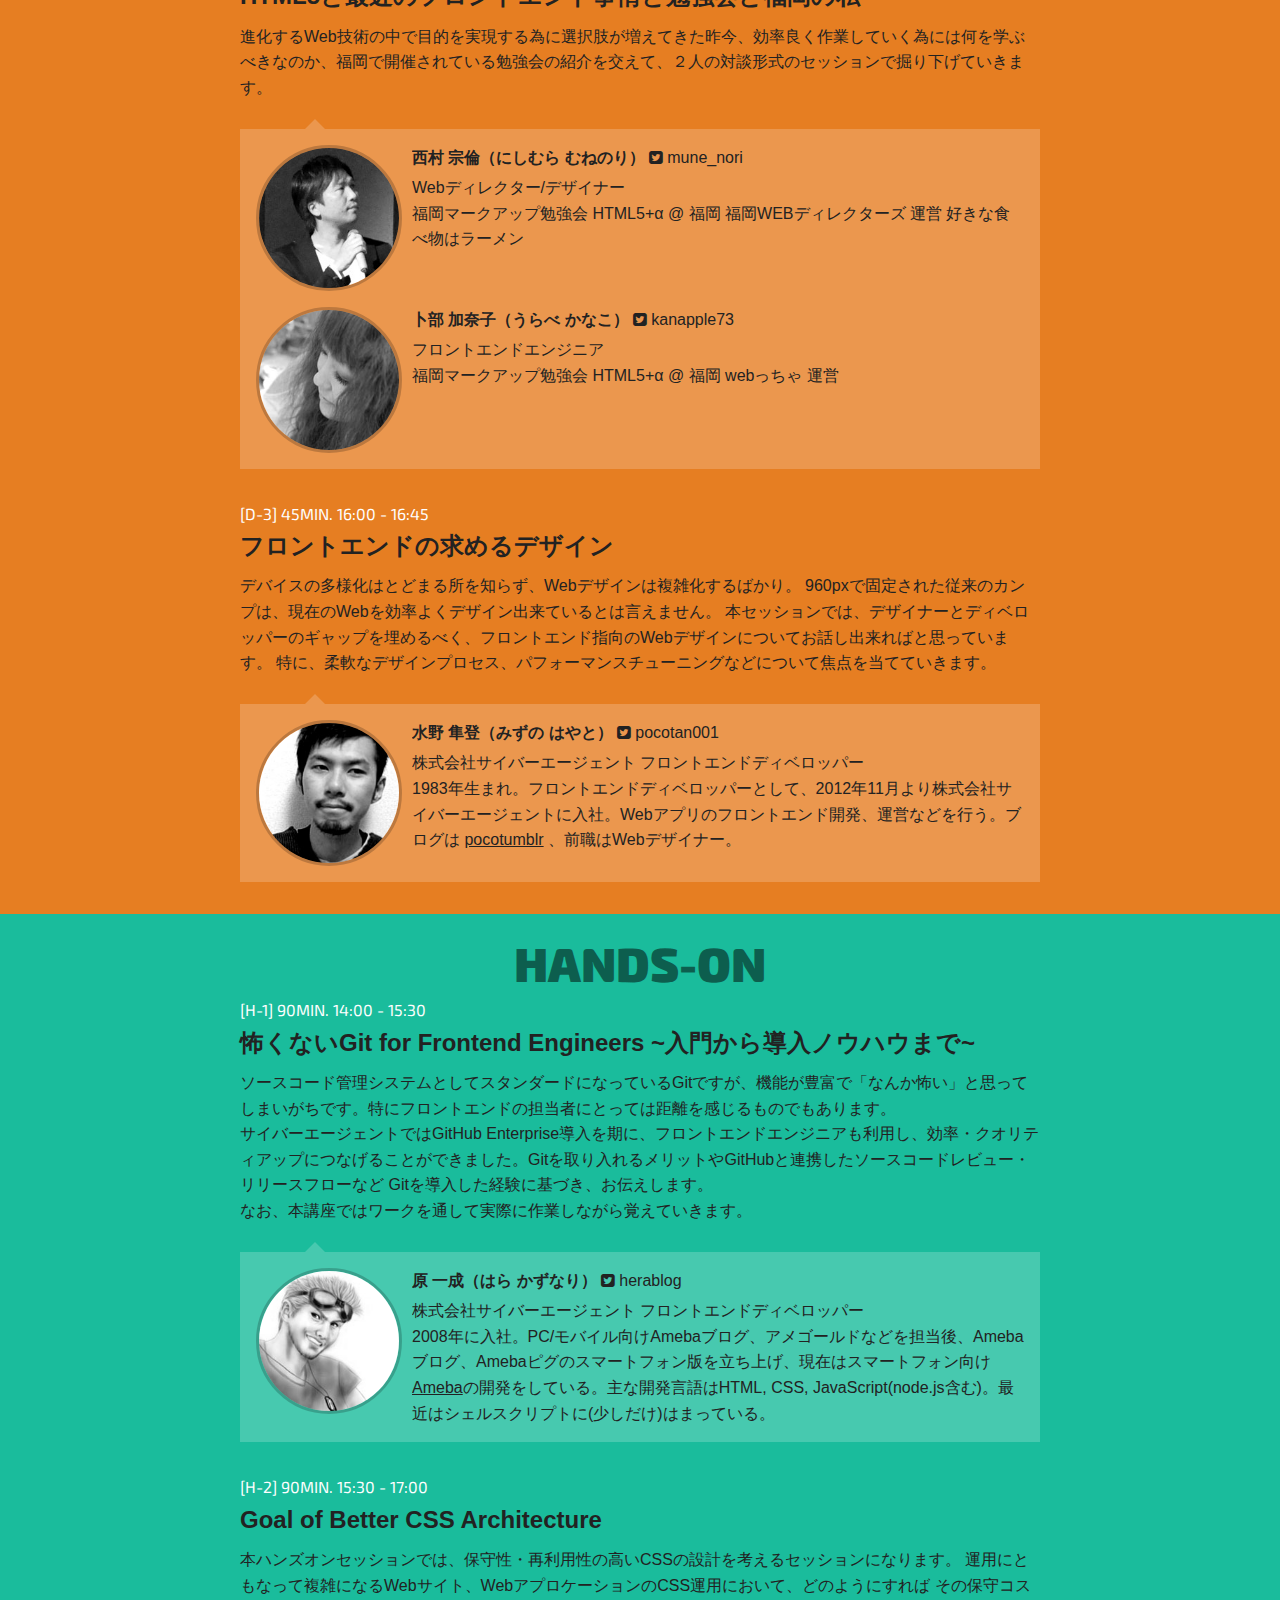
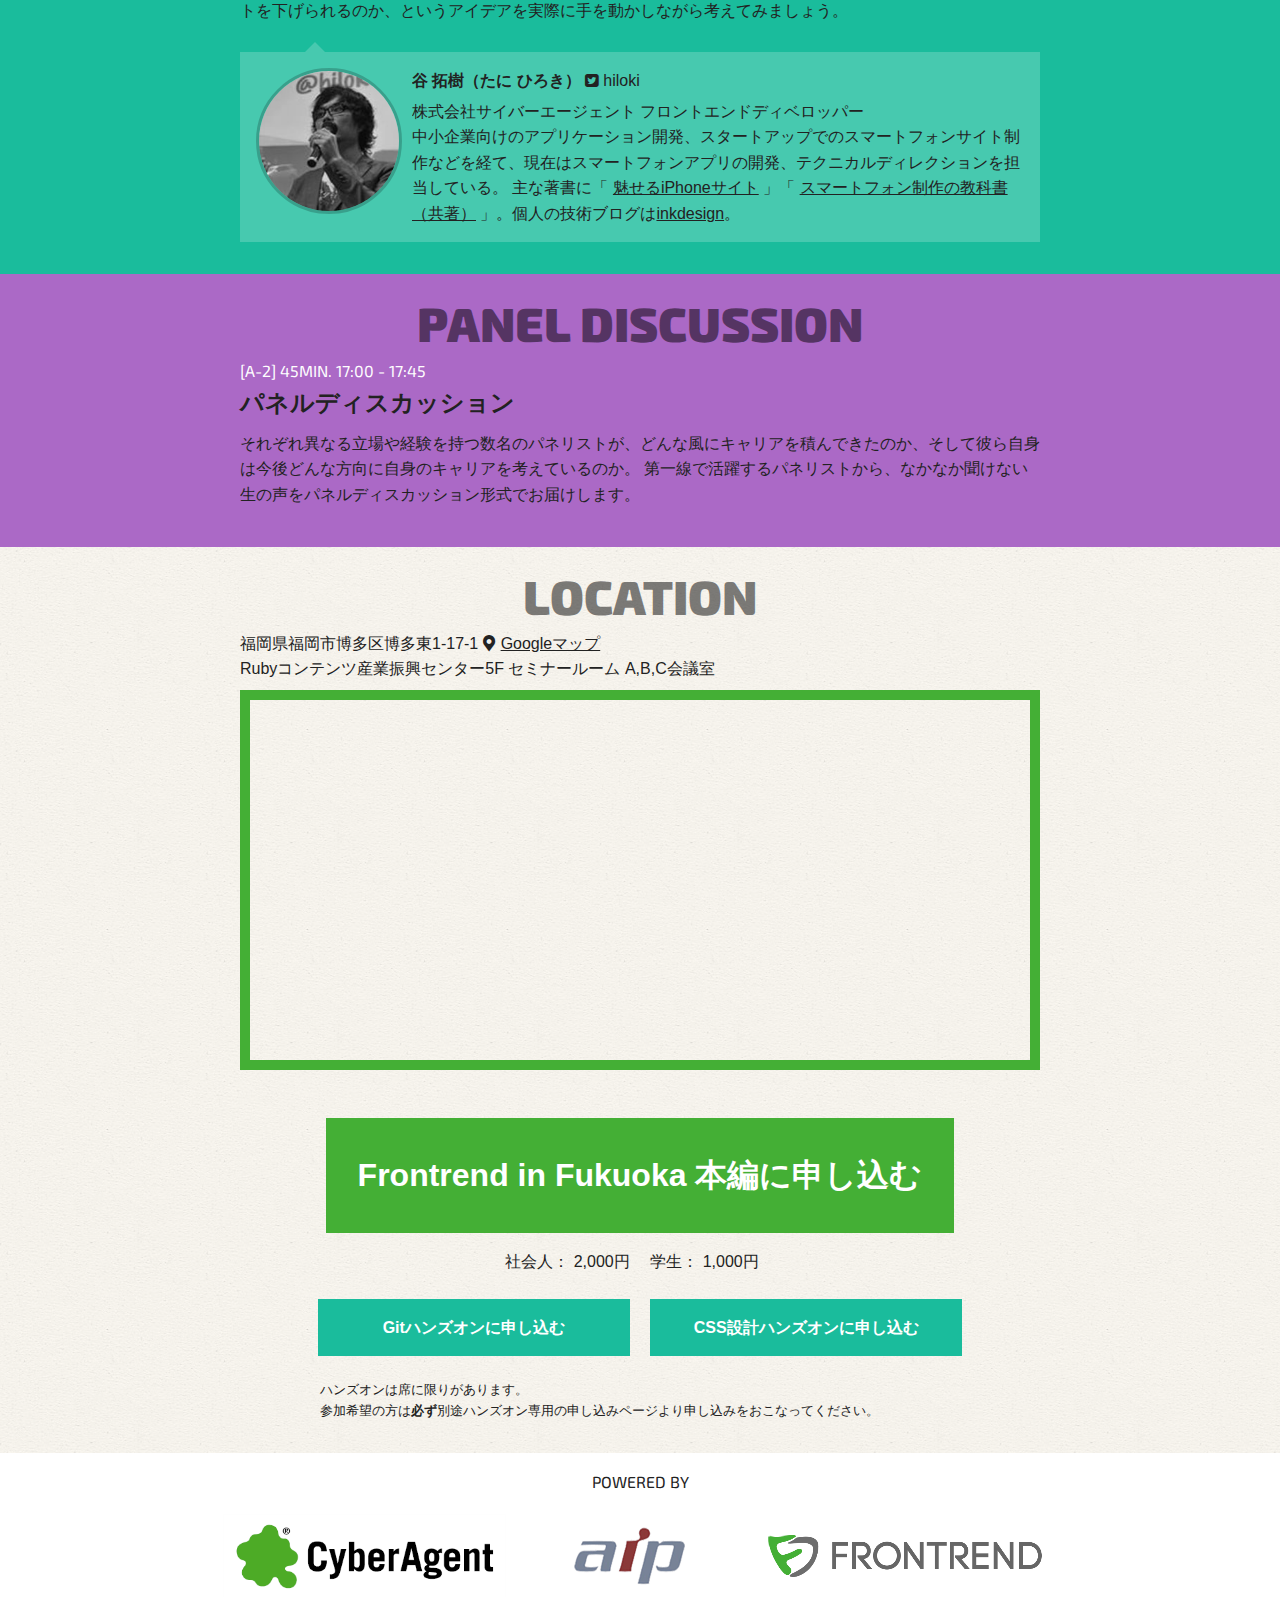
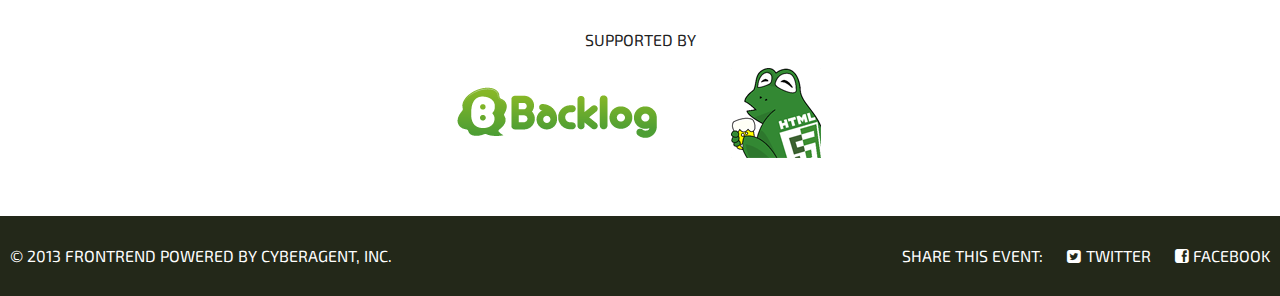
==== commit 2a655291: "D-2bのセッションの説明を更新" ====
--- a/frontrend/index.html
+++ b/frontrend/index.html
@@ -365,7 +365,7 @@
 		<div id="d-2b" class="sessions__content session">
 			<h3 class="session__title">HTML5と最近のフロントエンド事情と勉強会と福岡の私</h3>
 			<div class="session__description">
-				<p>進化するWeb技術の中で目的を実現する為に選択肢が増えてきた昨今、効率良く作業していく為には何を選ぶべきなのか、講師２人の対談形式のセッションで掘り下げていきます。</p>
+				<p>進化するWeb技術の中で目的を実現する為に選択肢が増えてきた昨今、効率良く作業していく為には何を学ぶべきなのか、福岡で開催されている勉強会の紹介を交えて、２人の対談形式のセッションで掘り下げていきます。</p>
 			</div>
 			<div class="speaker">
 				<div class="speaker-item media">
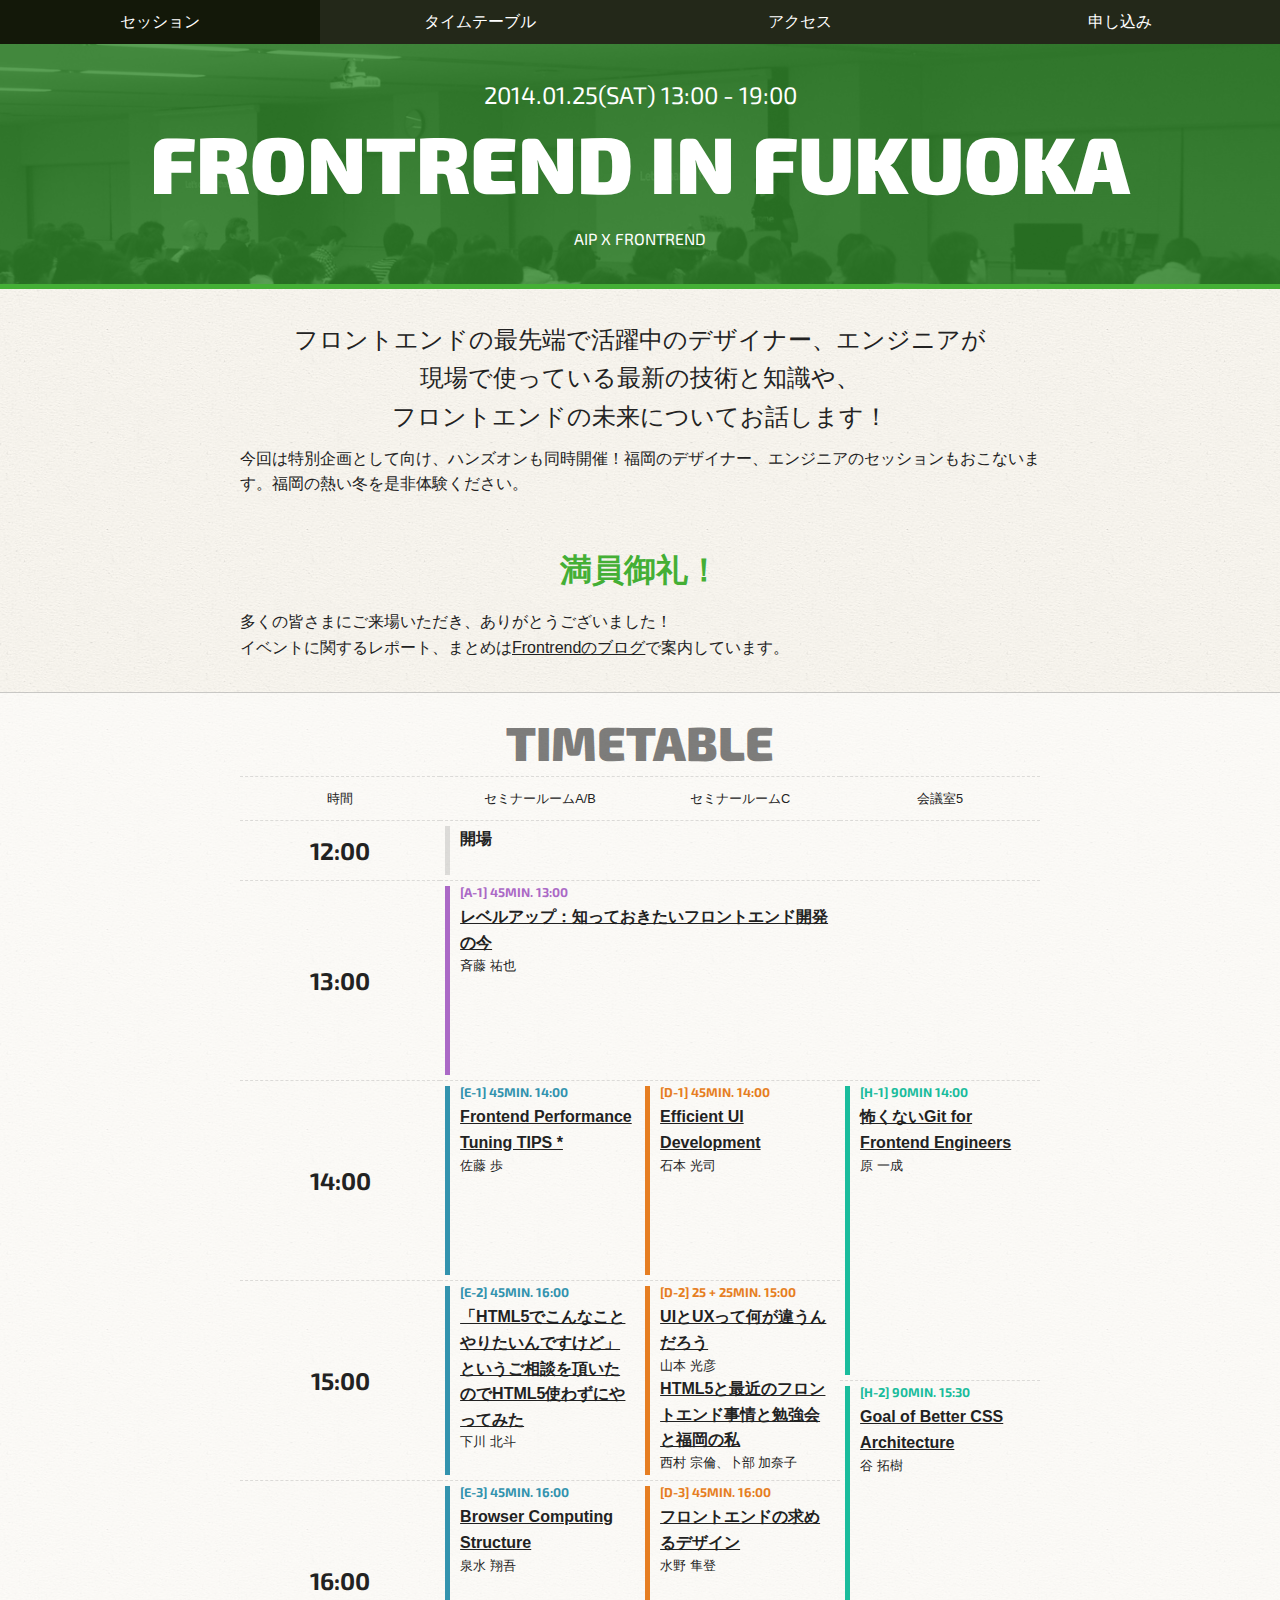
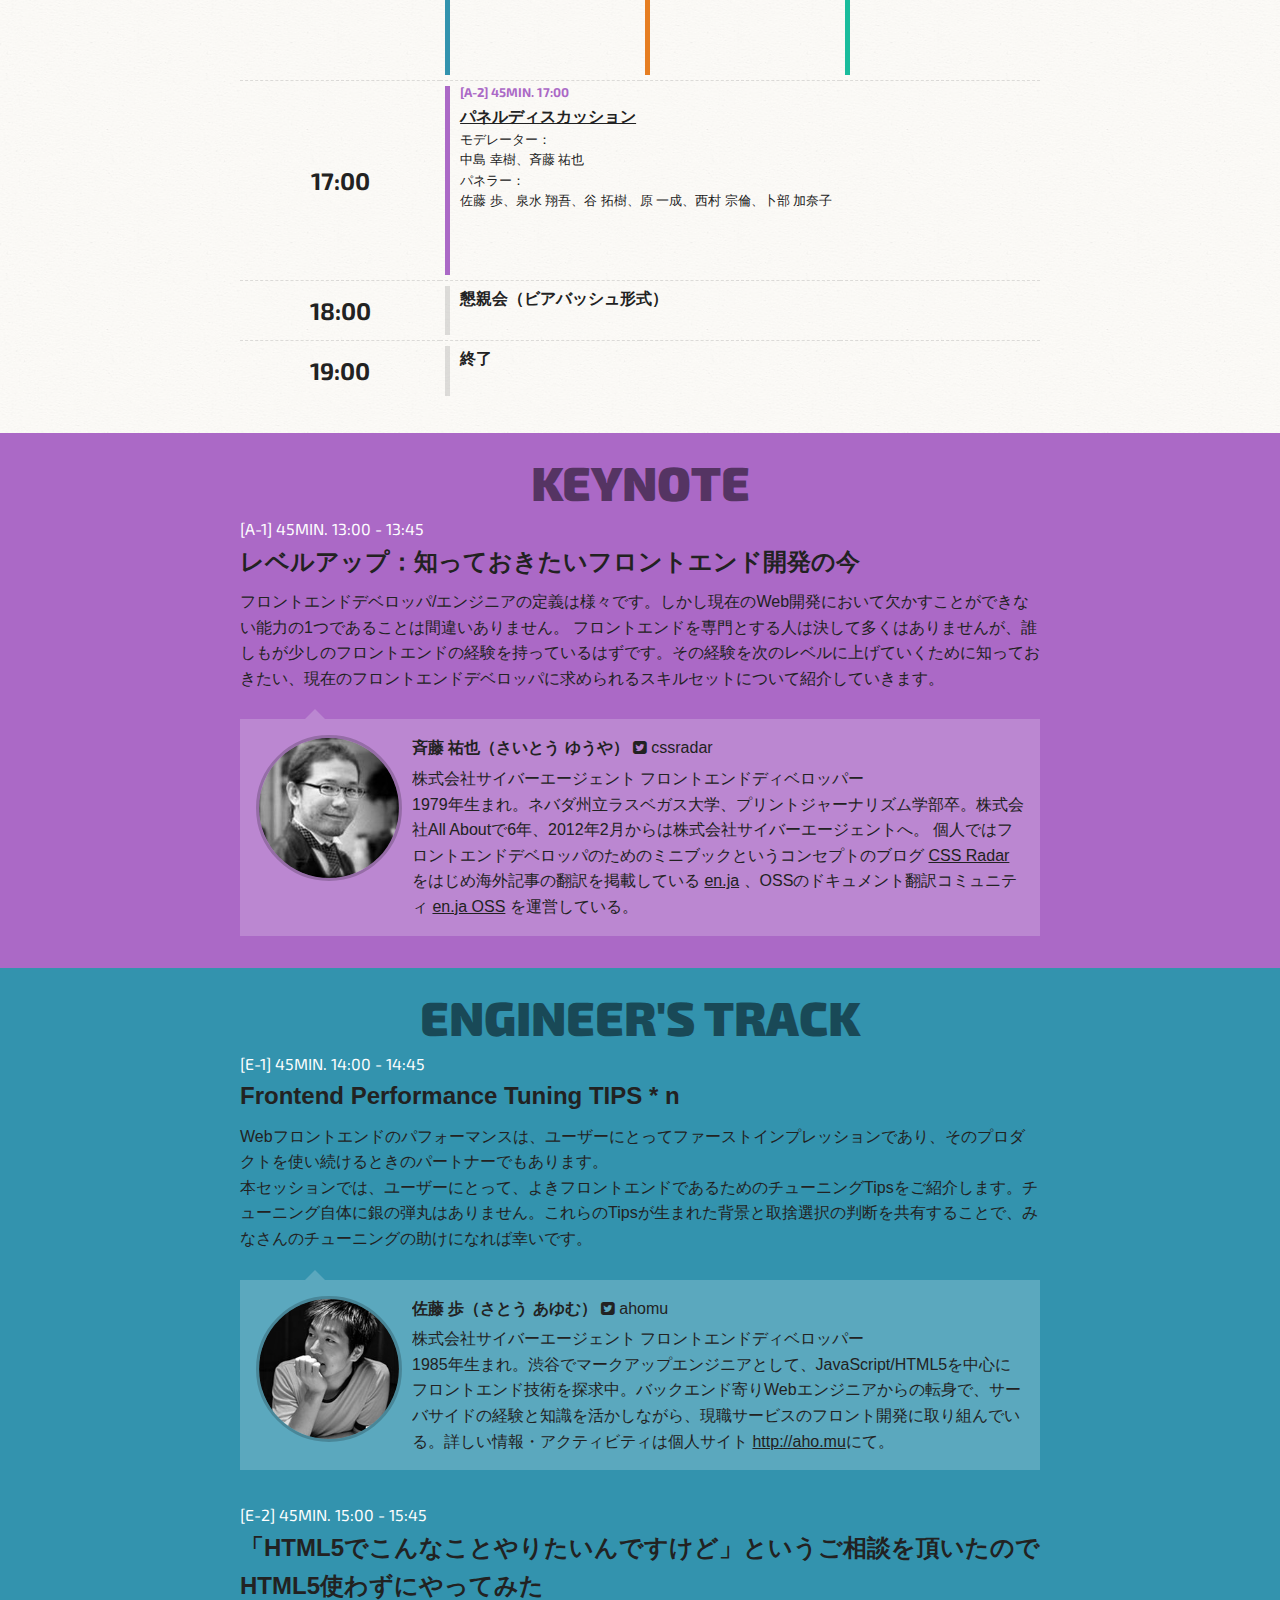
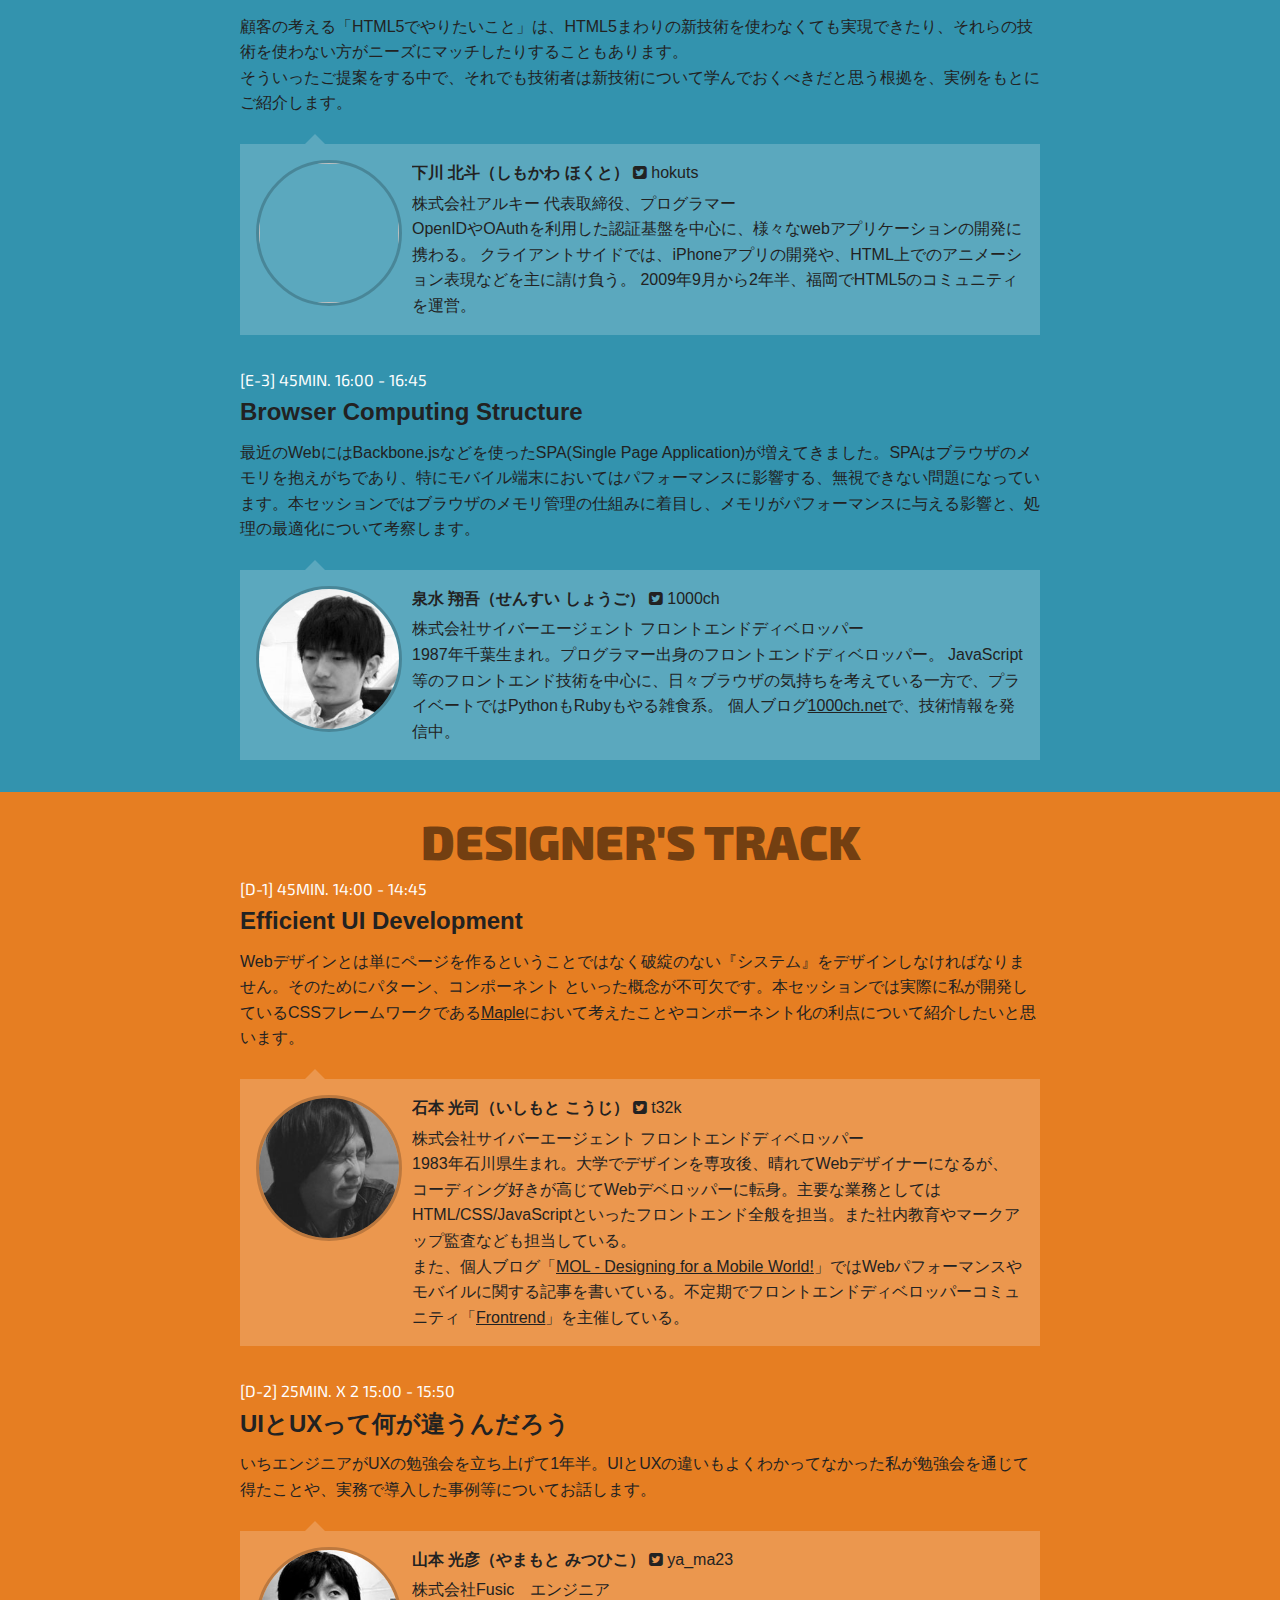
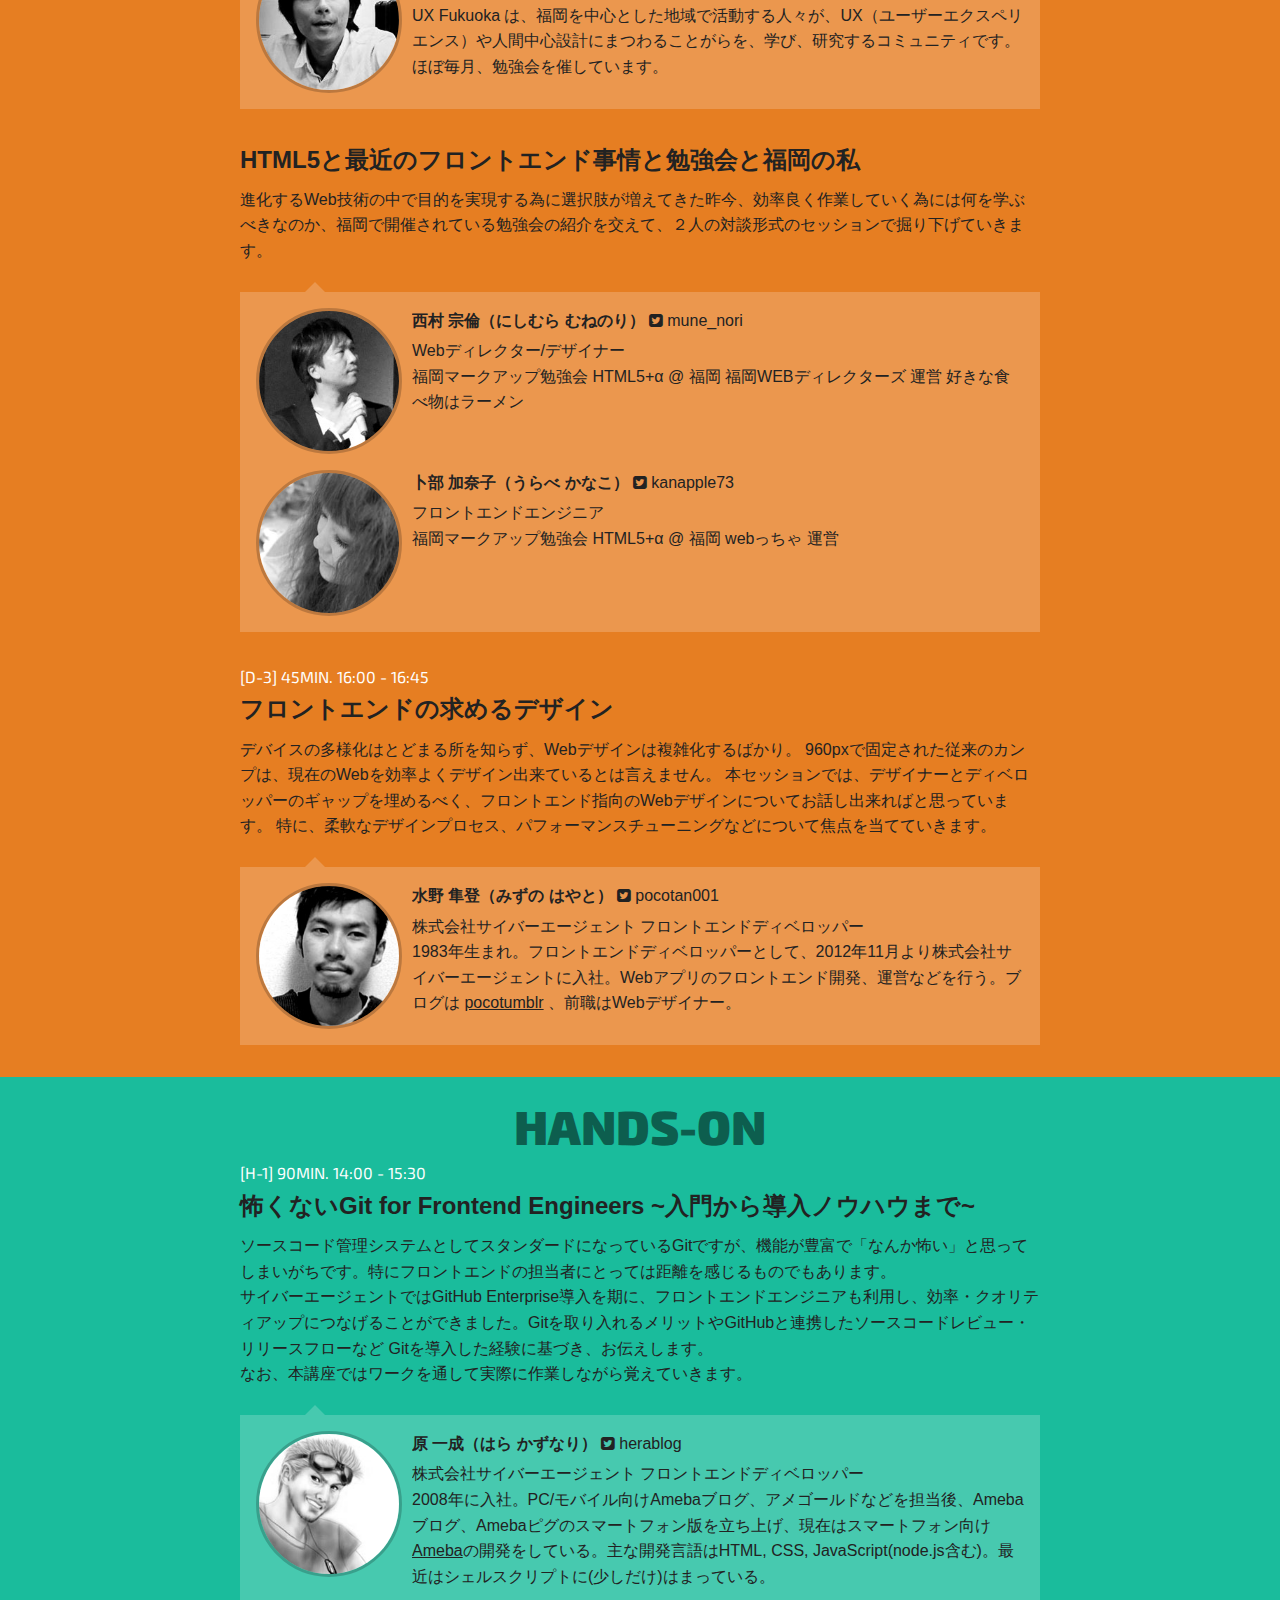
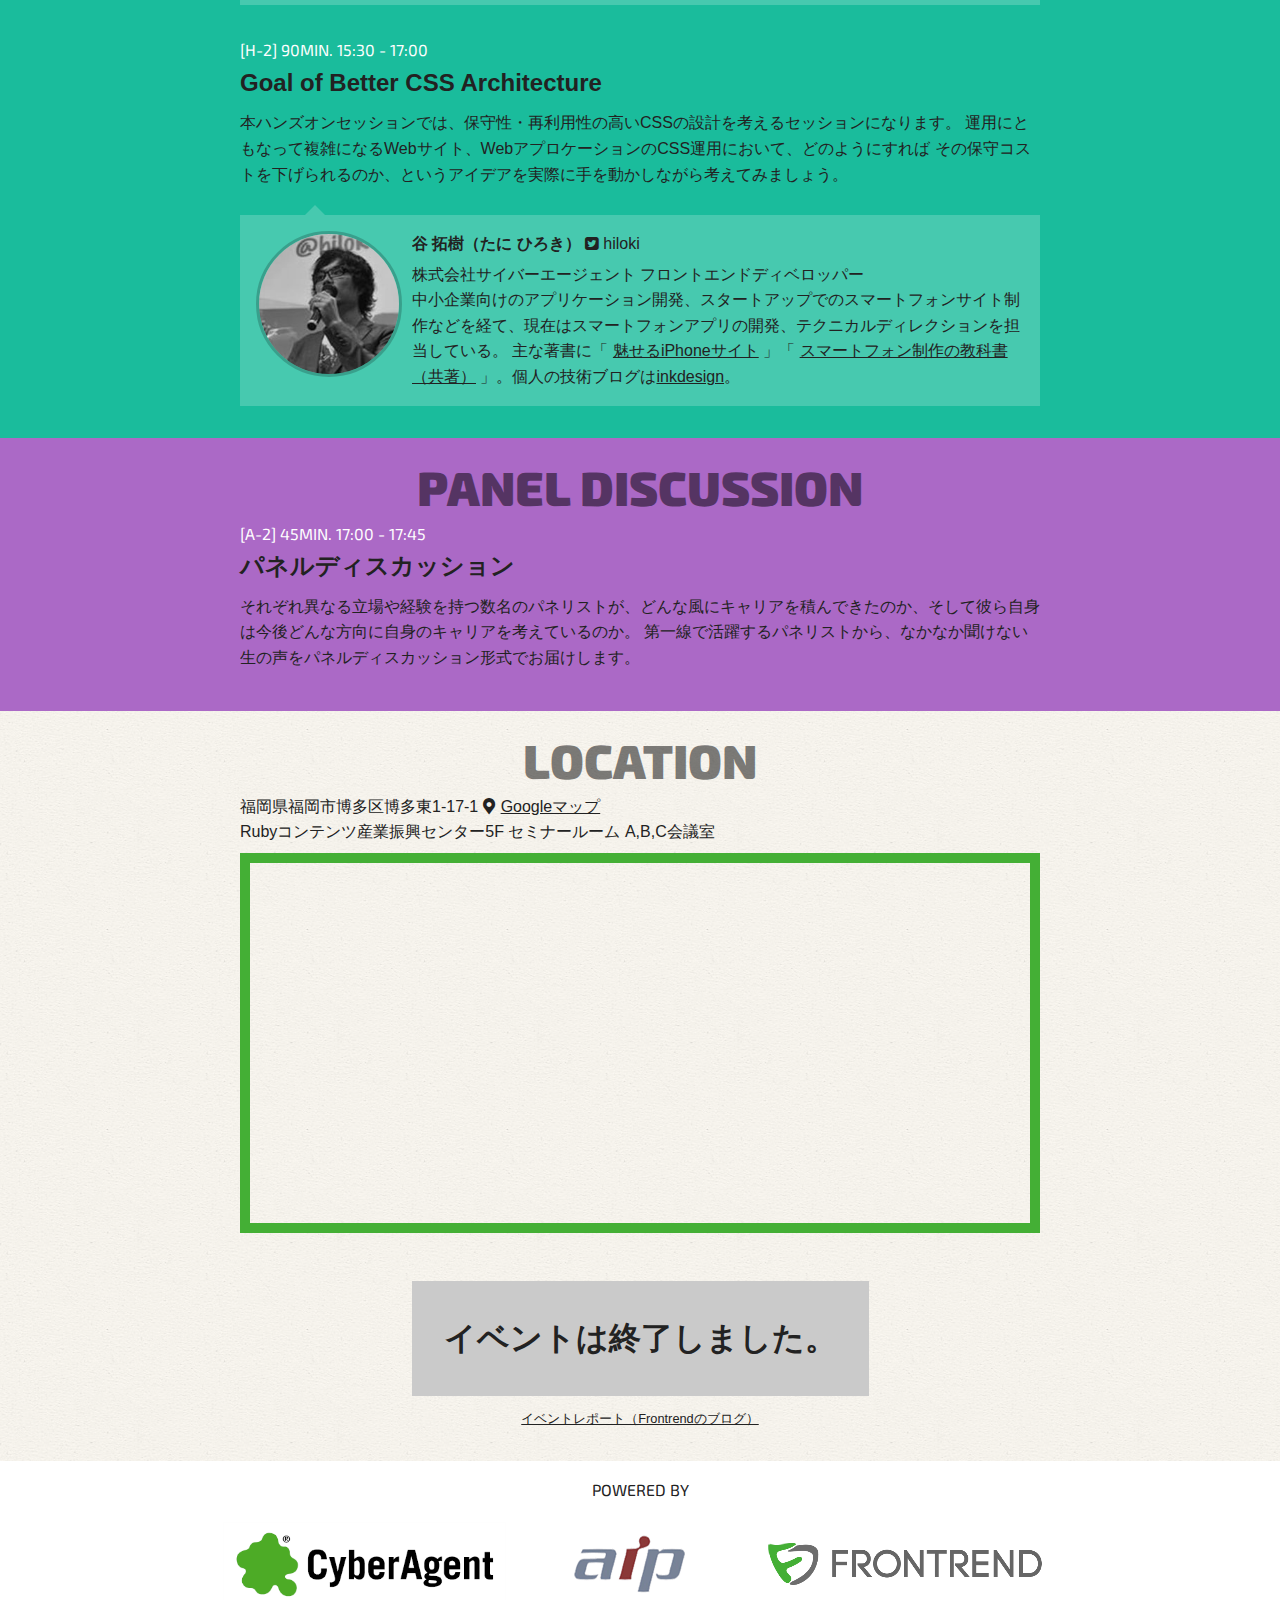
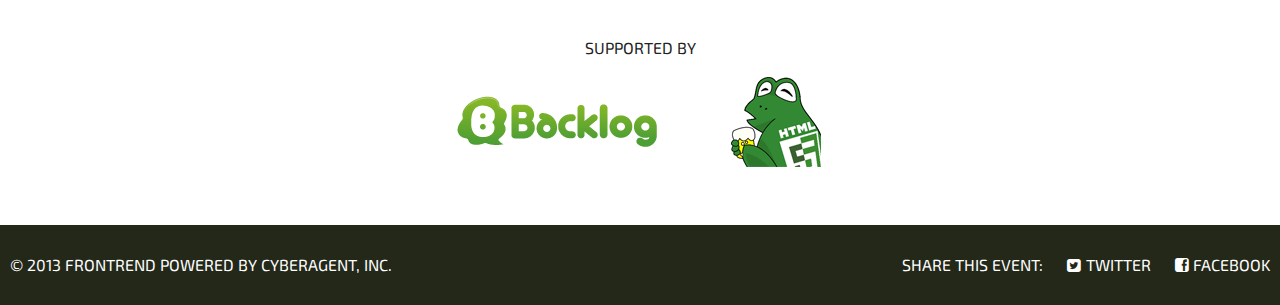
==== commit db8cd79f: "クロージング" ====
--- a/frontrend/index.html
+++ b/frontrend/index.html
@@ -12,7 +12,7 @@
 <meta property="og:site_name" content="Frontrend in Fukuoka">
 <meta property="og:locale" content="ja_JP">
 <!-- <meta prefix="fb: http://ogp.me/ns/fb#" property="fb:admins" content="363191260415210"> -->
-<link  rel="stylesheet" href="/frontrend/styles/all.min.css" />
+<link  rel="stylesheet" href="/frontrend/styles/all.css" />
 <link rel="apple-touch-icon" sizes="57x57" href="/frontrend/apple-touch-icon-57x57.png" />
 <link rel="apple-touch-icon" sizes="114x114" href="/frontrend/apple-touch-icon-114x114.png" />
 <link rel="apple-touch-icon" sizes="72x72" href="/frontrend/apple-touch-icon-72x72.png" />
@@ -60,6 +60,13 @@
 	</div>
 </div>
 
+<div class="closing">
+	<div class="l-container">
+		<p class="closing__lead">満員御礼！</p>
+		<p>多くの皆さまにご来場いただき、ありがとうございました！<br />イベントに関するレポート、まとめは<a href="http://frontrend.github.io/blog/frontrend-in-fukuoka-end/">Frontrendのブログ</a>で案内しています。</p>
+	</div>
+</div>
+
 <div id="timetable">
 <div class="section timetable">
 	<h2 class="section__title type type--heavy">timetable</h2>
@@ -185,9 +192,6 @@
 						<div class="timetable__cell timetable__cell--workshop">
 							<span class="timetable__room timetable__room--workshop type">[H-1] 90min 14:00</span>
 							<a href="#h-1" class="timetable__session-title">怖くないGit for Frontend Engineers</a><br>原 一成
-							<div class="timetable__registration">
-									<a href="http://www.zusaar.com/event/2767005" class="button button--secondary">ハンズオンに申し込む</a>
-							</div>
 						</div>
 					</td>
 				</tr>
@@ -196,9 +200,6 @@
 						<div class="timetable__cell timetable__cell--workshop">
 							<span class="timetable__room timetable__room--workshop type">[H-2] 90min. 15:30</span>
 							<a href="#h-2" class="timetable__session-title">Goal of Better CSS Architecture</a><br>谷 拓樹
-							<div class="timetable__registration">
-									<a href="http://www.zusaar.com/event/2767006" class="button button--secondary">ハンズオンに申し込む</a>
-							</div>
 						</div>
 					</td>
 				</tr>
@@ -474,16 +475,6 @@
 			<div class="session__description media__body">
 				<p>それぞれ異なる立場や経験を持つ数名のパネリストが、どんな風にキャリアを積んできたのか、そして彼ら自身は今後どんな方向に自身のキャリアを考えているのか。 第一線で活躍するパネリストから、なかなか聞けない生の声をパネルディスカッション形式でお届けします。</p>
 			</div>
-			<!-- <div class="speaker">
-				<div class="speaker__body">
-					<h4 class="speaker__name">佐藤 歩（さとう あゆむ）</h4>
-					<p class="speaker__account"><a href=""><i class="icon icon--twitter-squared"></i>ahomu</a></p>
-					<div class="speaker__profile">
-						<p>株式会社サイバーエージェント フロントエンドディベロッパー</p>
-						<p>1985年生まれ。渋谷でマークアップエンジニアとして、JavaScript/HTML5を中心にフロントエンド技術を探求中。バックエンド寄りWebエンジニアからの転身で、サーバサイドの経験と知識を活かしながら、現職サービスのフロント開発に取り組んでいる。詳しい情報・アクティビティは個人サイト <a href="http://aho.mu/">http://aho.mu</a>にて。</p>
-					</div>
-				</div>
-			</div> -->
 		</div>
 	</div>
 </div>
@@ -507,22 +498,10 @@
 <div class="section registration">
 	<div class="l-container">
 		<p class="registration__session">
-			<a href="http://www.zusaar.com/event/2767004" class="button button--primary button--large">Frontrend in Fukuoka 本編に申し込む</a>
-		</p>
-		<dl class="registration__fee">
-			<dt>社会人：</dt>
-			<dd>2,000円</dd>
-			<dt>学生：</dt>
-			<dd>1,000円</dd>
-		</dl>
-		<p class="registration__workshop">
-			<a href="http://www.zusaar.com/event/2767005" class="button button--secondary">Gitハンズオンに申し込む</a>
-		</p>
-		<p class="registration__workshop">
-			<a href="http://www.zusaar.com/event/2767006" class="button button--secondary">CSS設計ハンズオンに申し込む</a>
+			<span class="button button--disabled button--large">イベントは終了しました。</span>
 		</p>
 		<ul class="registration__note l-container">
-			<li>ハンズオンは席に限りがあります。<br>参加希望の方は<strong>必ず</strong>別途ハンズオン専用の申し込みページより申し込みをおこなってください。</li>
+			<li><a href="http://frontrend.github.io/blog/frontrend-in-fukuoka-end/">イベントレポート（Frontrendのブログ）</a></li>
 		</ul>
 	</div>
 </div>
--- a/frontrend/styles/all.css
+++ b/frontrend/styles/all.css
@@ -0,0 +1,767 @@
+@charset "UTF-8";
+
+html,body,div,span,applet,object,iframe,h1,h2,h3,h4,h5,h6,p,blockquote,pre,a,abbr,acronym,address,big,cite,code,del,dfn,em,img,ins,kbd,q,s,samp,small,strike,strong,sub,sup,tt,var,b,u,i,center,dl,dt,dd,ol,ul,li,fieldset,form,label,legend,table,caption,tbody,tfoot,thead,tr,th,td,article,aside,canvas,details,embed,figure,figcaption,footer,header,hgroup,menu,nav,output,ruby,section,summary,time,mark,audio,video {
+    border: 0;
+    font-size: 100%;
+    font: inherit;
+    vertical-align: baseline;
+    margin: 0;
+    padding: 0
+}
+
+article,aside,details,figcaption,figure,footer,header,hgroup,menu,nav,section {
+    display: block
+}
+
+body {
+    line-height: 1
+}
+
+ol,ul {
+    list-style: none
+}
+
+blockquote,q {
+    quotes: none
+}
+
+blockquote:before,blockquote:after,q:before,q:after {
+    content: none
+}
+
+table {
+    border-collapse: collapse;
+    border-spacing: 0
+}
+
+html,button,input,select,textarea {
+    color: #222
+}
+
+html {
+    background-image: url("../images/bg.png")
+}
+
+body {
+    line-height: 1.6;
+    font-family: 'Hiragino Kaku Gothic ProN',Meiryo,sans-serif
+}
+
+strong {
+    font-weight: bold
+}
+
+a {
+    color: inherit
+}
+
+img,svg,iframe {
+    vertical-align: middle
+}
+
+fieldset {
+    border: 0;
+    margin: 0;
+    padding: 0
+}
+
+textarea {
+    resize: vertical
+}
+
+.l-container {
+    margin-left: auto;
+    margin-right: auto;
+    max-width: 50em;
+    width: 100%
+}
+
+.nav {
+    overflow: hidden
+}
+
+.nav > li {
+    float: left;
+    display: inline-block;
+    width: 25%;
+    text-align: center
+}
+
+.nav > li > a {
+    display: inline-block;
+    width: 100%;
+    line-height: 44px;
+    text-decoration: none;
+    color: #FFF;
+    background: #232819
+}
+
+.nav > li > a:hover {
+    background-color: #131809
+}
+
+.masthead {
+    -webkit-background-size: cover;
+    -o-background-size: cover;
+    background-size: cover;
+    background-image: url("../images/cover.jpg");
+    text-align: center;
+    color: #FFF
+}
+
+.masthead__cover {
+    padding: 2rem 1em;
+    background-color: rgb(48,135,41);
+    background-color: rgba(48,135,41,0.8)
+}
+
+.masthead__title {
+    margin-bottom: 0.2em;
+    line-height: 1.2;
+    font-size: 80px;
+    font-size: 5rem
+}
+
+.masthead__date {
+    font-size: 24px;
+    font-size: 1.5rem
+}
+
+.introduction {
+    border-top: 5px solid #44af35;
+    padding: 2em 1em
+}
+
+.introduction__lead {
+    margin-bottom: 0.4em;
+    text-align: center;
+    font-size: 24px;
+    font-size: 1.5rem
+}
+
+.closing {
+    padding: 1em 1em 2em 1em
+}
+
+.closing__lead {
+    margin-bottom: 0.4em;
+    text-align: center;
+    font-weight: bold;
+    font-size: 2rem;
+    color: #44af35;
+}
+
+.section {
+    padding: 1em 0 2em
+}
+
+.section__title {
+    line-height: 1.4;
+    text-align: center;
+    font-size: 48px;
+    font-size: 3rem;
+    font-weight: 700;
+    color: rgb(100,100,100);
+    color: rgba(0,0,0,0.5)
+}
+
+.attenders {
+    padding: 1em;
+    background-color: #44af35;
+    color: #FFF
+}
+
+.sessions {
+    background-color: #ab69c6
+}
+
+.sessions--engineer {
+    background-color: #3393AE
+}
+
+.sessions--designer {
+    background-color: #e67e22
+}
+
+.sessions--workshop {
+    background-color: #1abc9c
+}
+
+.sessions--panel {
+    background-color: #ab69c6
+}
+
+.sessions__content {
+    margin-top: 2em
+}
+
+.sessions__content:first-child {
+    margin-top: 0
+}
+
+.session {
+}
+
+.session a {
+    color: inherit
+}
+
+.session__time {
+    color: #FFF
+}
+
+.session__title {
+    font-size: 24px;
+    font-size: 1.5rem;
+    font-weight: 700
+}
+
+.session__description {
+    padding: 0.5em 0
+}
+
+.speaker {
+    margin-top: 20px;
+    padding: 1em;
+    position: relative;
+    background-color: rgb(255,255,255);
+    background-color: rgba(255,255,255,0.2)
+}
+
+.speaker a[href^="http://twitter.com/"] {
+    text-decoration: none
+}
+
+.speaker:before {
+    position: absolute;
+    bottom: 100%;
+    left: 65px;
+    display: block;
+    content: "";
+    border: 10px solid transparent;
+    border-bottom-color: rgb(255,255,255);
+    border-bottom-color: rgba(255,255,255,0.2)
+}
+
+.speaker__image {
+    border-color: rgb(0,0,0);
+    border: 3px solid rgba(0,0,0,0.2);
+    border-radius: 100%;
+    width: 140px;
+    height: 140px
+}
+
+.speaker-item + .speaker-item {
+    margin-top: 1em
+}
+
+.speaker__name {
+    float: left;
+    margin-bottom: 5px;
+    font-weight: bold
+}
+
+.speaker__profile {
+    clear: both
+}
+
+.timetable {
+    border-top-color: 1px solid rgb(0,0,0);
+    border-top: 1px solid rgba(0,0,0,0.2);
+    background-color: rgb(255,255,255);
+    background-color: rgba(255,255,255,0.5)
+}
+
+.timetable__table {
+    table-layout: fixed;
+    font-size: 13px;
+    font-size: 0.8rem
+}
+
+.timetable__table td,.timetable__table th {
+    border-top-color: rgb(100,100,100);
+    border-top: 1px dashed rgba(100,100,100,0.2);
+    padding: 0.4em
+}
+
+.timetable__table th {
+    vertical-align: middle
+}
+
+.timetable__table--conference {
+    float: left;
+    width: 75%;
+    height: 100%
+}
+
+.timetable__table--workshop {
+    float: right;
+    width: 25%;
+    height: 100%
+}
+
+.timetable__cell {
+    height: 100%;
+    padding-left: 10px;
+    border-left-color: rgb(100,100,100);
+    border-left: 5px solid rgba(100,100,100,0.2)
+}
+
+.timetable__time {
+    width: 300px;
+    font-size: 24px;
+    font-size: 1.5rem;
+    font-weight: 700;
+    vertical-align: top
+}
+
+.timetable__session-title {
+    font-size: 16px;
+    font-size: 1rem;
+    font-weight: 700
+}
+
+.timetable__room {
+    display: block;
+    margin-bottom: 0.4em;
+    line-height: 1.0;
+    font-weight: 700
+}
+
+.timetable__room--keynote,.timetable__room--panel {
+    color: #ab69c6
+}
+
+.timetable__room--engineer {
+    color: #3393AE
+}
+
+.timetable__room--designer {
+    color: #e67e22
+}
+
+.timetable__room--workshop {
+    color: #1abc9c
+}
+
+.timetable__registration {
+    margin-top: 10px
+}
+
+.timetable__cell {
+}
+
+.timetable__cell a {
+    color: inherit
+}
+
+.timetable__cell--keynote,.timetable__cell--panel {
+    border-left: 5px solid #ab69c6
+}
+
+.timetable__cell--engineer {
+    border-left: 5px solid #3393AE
+}
+
+.timetable__cell--designer {
+    border-left: 5px solid #e67e22
+}
+
+.timetable__cell--workshop {
+    border-left: 5px solid #1abc9c
+}
+
+.sheet {
+}
+
+.sheet__header {
+    height: 44px
+}
+
+.sheet__cell {
+    height: 60px
+}
+
+.sheet__cell--2 {
+    height: 200px
+}
+
+.sheet__cell--3 {
+    height: 300px
+}
+
+.location {
+}
+
+.location__address {
+    margin-bottom: 0.5em
+}
+
+.location__map {
+    margin: auto;
+    border: 10px solid #44af35
+}
+
+.location__map iframe {
+    max-width: 100%;
+    width: 100%;
+    height: 360px;
+    vertical-align: middle
+}
+
+.registration {
+    background-color #ecf0f1;text-align: center
+}
+
+.registration__session {
+    display: inline-block
+}
+
+.registration__workshop {
+    display: inline-block;
+    margin: 1.5em 0.5em
+}
+
+.registration__workshop > a {
+    width: 280px
+}
+
+.registration__fee {
+    display: block;
+    margin-top: 1em
+}
+
+.registration__fee dt,.registration__fee dd {
+    display: inline
+}
+
+.registration__fee dt, {
+    margin-left: 1em
+}
+
+.registration__fee dd {
+    margin-right: 1em
+}
+
+.registration__note {
+    margin-top: 1em;
+    text-align: left;
+    font-size: 0.8rem;
+    text-align: center;
+}
+
+.sponsers {
+    background-color: #FFF;
+    text-align: center
+}
+
+.sponsers__role {
+    margin-bottom: 1em
+}
+
+.sponser-list > li {
+    margin: 0 1em 1em 1em;
+    display: inline-block
+}
+
+.sponser__logo {
+    margin-bottom: 10px
+}
+
+.sponser__name {
+    display: none
+}
+
+.footer {
+    overflow: hidden;
+    padding: 10px;
+    line-height: 60px;
+    background-color: #232819;
+    color: #FFF
+}
+
+.footer a {
+    color: inherit;
+    text-decoration: none
+}
+
+.copyright {
+    float: left
+}
+
+.share {
+    float: right
+}
+
+.share > p {
+    display: inline
+}
+
+.share-list {
+    display: inline
+}
+
+.share-list > li {
+    margin-left: 1em;
+    display: inline
+}
+
+.media {
+}
+
+.media__image {
+    float: left;
+    margin-right: 10px
+}
+
+.media__body {
+    overflow: hidden
+}
+
+.button {
+    display: inline-block;
+    padding: 1em;
+    font-weight: 700;
+    text-decoration: none
+}
+
+.button--primary {
+    background-color: #44af35;
+    color: #FFF
+}
+
+.button--primary:hover {
+    background-color: #2F8429
+}
+
+.button--secondary {
+    background-color: #1abc9c;
+    color: #FFF
+}
+
+.button--secondary:hover {
+    background-color: #16a085
+}
+
+.button--disabled {
+    background-color: #cacaca;
+}
+
+.button--disabled:hover {
+    background-color: #cacaca
+}
+
+.button--large {
+    font-size: 32px;
+    font-size: 2rem
+}
+
+.type {
+    font-family: 'Exo 2',sans-serif;
+    text-transform: uppercase
+}
+
+.type--heavy {
+    font-weight: 900
+}
+
+.hidden {
+    display: none!important;
+    visibility: hidden
+}
+
+.visuallyhidden {
+    border: 0;
+    clip: rect(0 0 0 0);
+    height: 1px;
+    margin: -1px;
+    overflow: hidden;
+    padding: 0;
+    position: absolute;
+    width: 1px
+}
+
+.visuallyhidden.focusable:active,.visuallyhidden.focusable:focus {
+    clip: auto;
+    height: auto;
+    margin: 0;
+    overflow: visible;
+    position: static;
+    width: auto
+}
+
+.invisible {
+    visibility: hidden
+}
+
+.media:before,.media:after,.clearfix:before,.clearfix:after {
+    content: " ";
+    display: table
+}
+
+.media:after,.clearfix:after {
+    clear: both
+}
+
+@font-face {
+    font-family:'icons';src:url('../font/icons.eot?18880713');src:url('../font/icons.eot?18880713#iefix') format('embedded-opentype'),url('../font/icons.woff?18880713') format('woff'),url('../font/icons.ttf?18880713') format('truetype'),url('../font/icons.svg?18880713#icons') format('svg');font-weight:normal;font-style:normal
+}
+
+.icon:before {
+    font-family: "icons";
+    font-style: normal;
+    font-weight: normal;
+    speak: none;
+    display: inline-block;
+    text-decoration: inherit;
+    width: 1em;
+    margin-right: .2em;
+    text-align: center;
+    font-variant: normal;
+    text-transform: none;
+    line-height: 1em;
+    margin-left: .2em
+}
+
+.icon--attention:before {
+    content: '\e805'
+}
+
+.icon--comment:before {
+    content: '\e718'
+}
+
+.icon--down-open:before {
+    content: '\e802'
+}
+
+.icon--left-open:before {
+    content: '\e803'
+}
+
+.icon--up-open:before {
+    content: '\e804'
+}
+
+.icon--facebook-squared:before {
+    content: '\e808'
+}
+
+.icon--github-squared:before {
+    content: '\e80a'
+}
+
+.icon--twitter-squared:before {
+    content: '\e809'
+}
+
+.icon--lamp:before {
+    content: '\e800'
+}
+
+.icon--twitter:before {
+    content: '\f309'
+}
+
+.icon--attention-circled:before {
+    content: '\e806'
+}
+
+.icon--facebook:before {
+    content: '\f30c'
+}
+
+.icon--facebook-circled:before {
+    content: '\f30d'
+}
+
+.icon--location:before {
+    content: '\e801'
+}
+
+.icon--search:before {
+    content: ''
+}
+
+.icon--mail:before {
+    content: '\2709'
+}
+
+.icon--link:before {
+    content: ''
+}
+
+.icon--tag:before {
+    content: '\e70c'
+}
+
+.icon--reply:before {
+    content: '\e712'
+}
+
+.icon--twitter-circled:before {
+    content: '\f30a'
+}
+
+@media only screen and (max-width:50em) {
+    html {
+        font-size: 14px
+    }
+
+    .l-container {
+        padding-left: 10px;
+        padding-right: 10px;
+        width: auto
+    }
+}
+
+@media print {
+    * {
+        background: transparent!important;
+        color: #000!important;
+        box-shadow: none!important;
+        text-shadow: none!important
+    }
+
+    a,a:visited {
+        text-decoration: underline
+    }
+
+    a[href]:after {
+        content: " (" attr(href) ")"
+    }
+
+    abbr[title]:after {
+        content: " (" attr(title) ")"
+    }
+
+    a[href^="javascript:"]:after,a[href^="#"]:after {
+        content: ""
+    }
+
+    pre,blockquote {
+        border: 1px solid #999;
+        page-break-inside: avoid
+    }
+
+    thead {
+        display: table-header-group
+    }
+
+    tr,img {
+        page-break-inside: avoid
+    }
+
+    img {
+        max-width: 100%!important
+    }
+
+    p,h2,h3 {
+        orphans: 3;
+        widows: 3
+    }
+
+    h2,h3 {
+        page-break-after: avoid
+    }
+} 